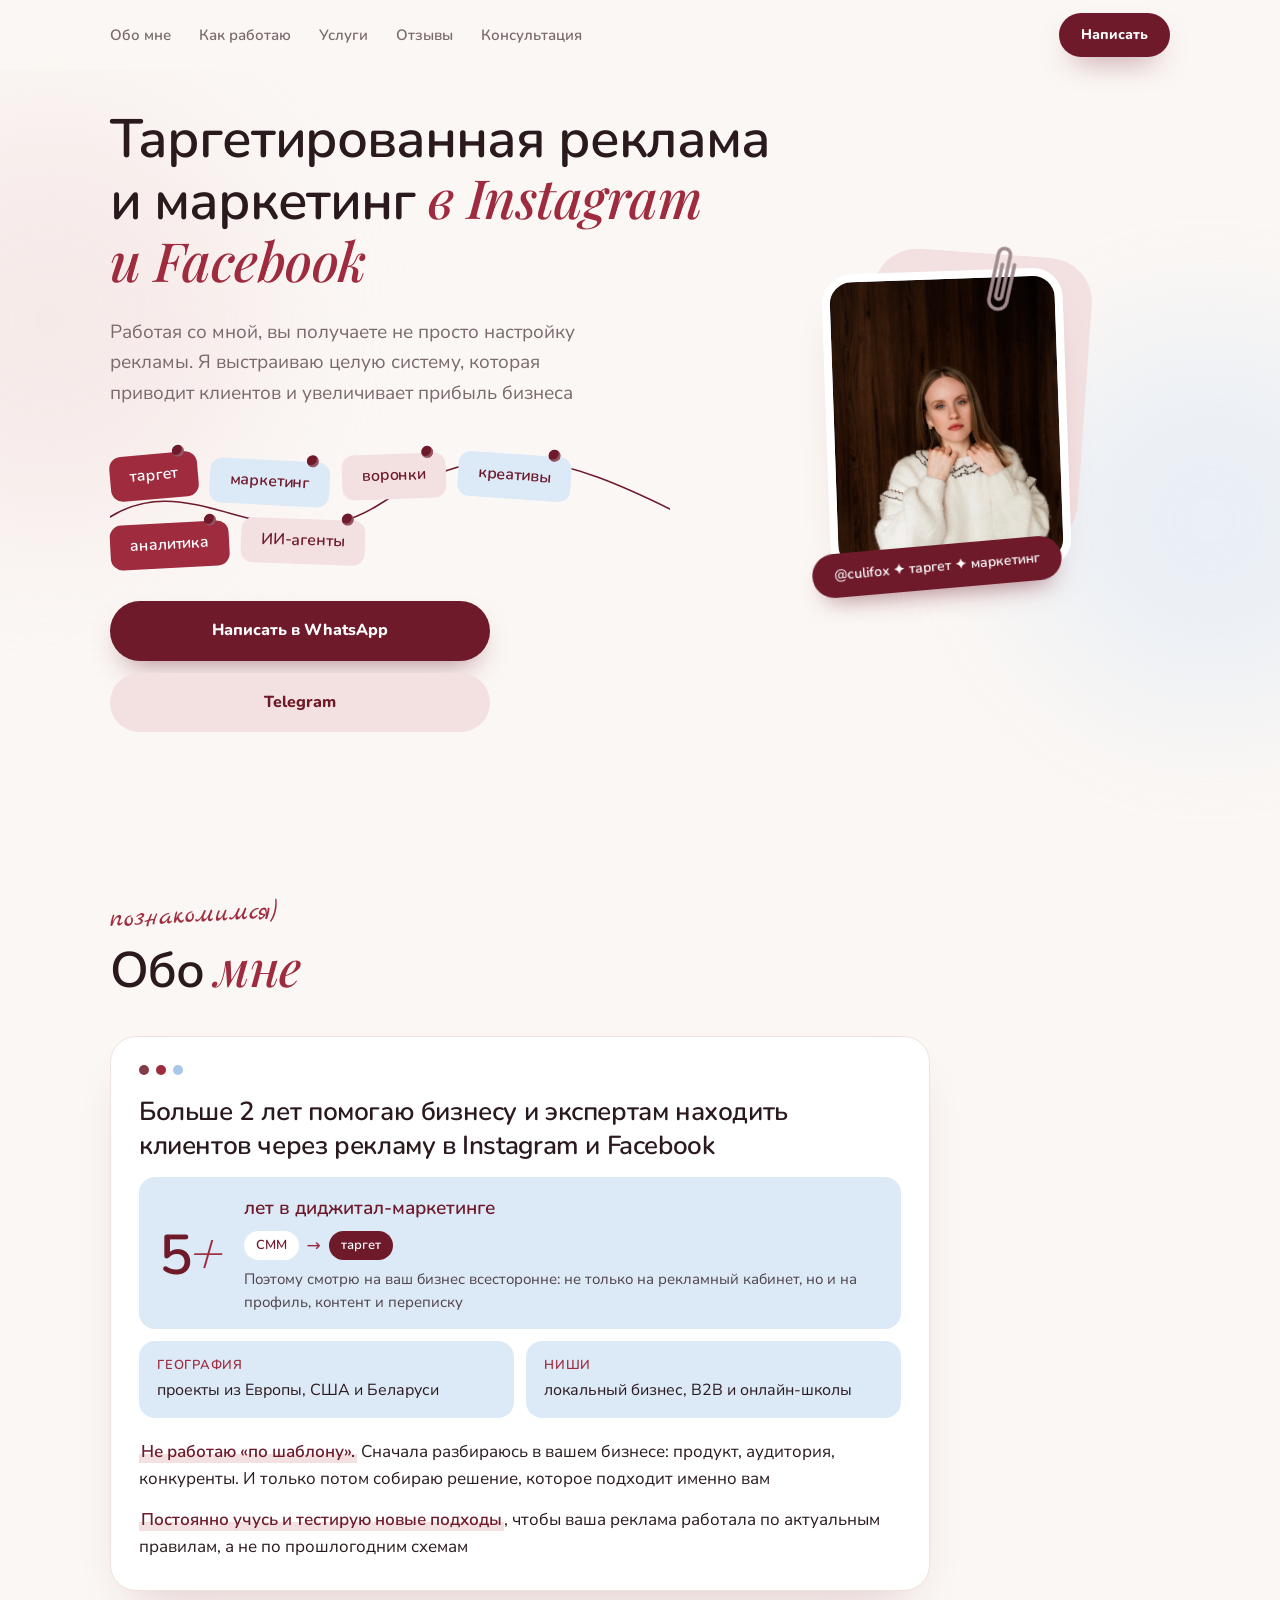
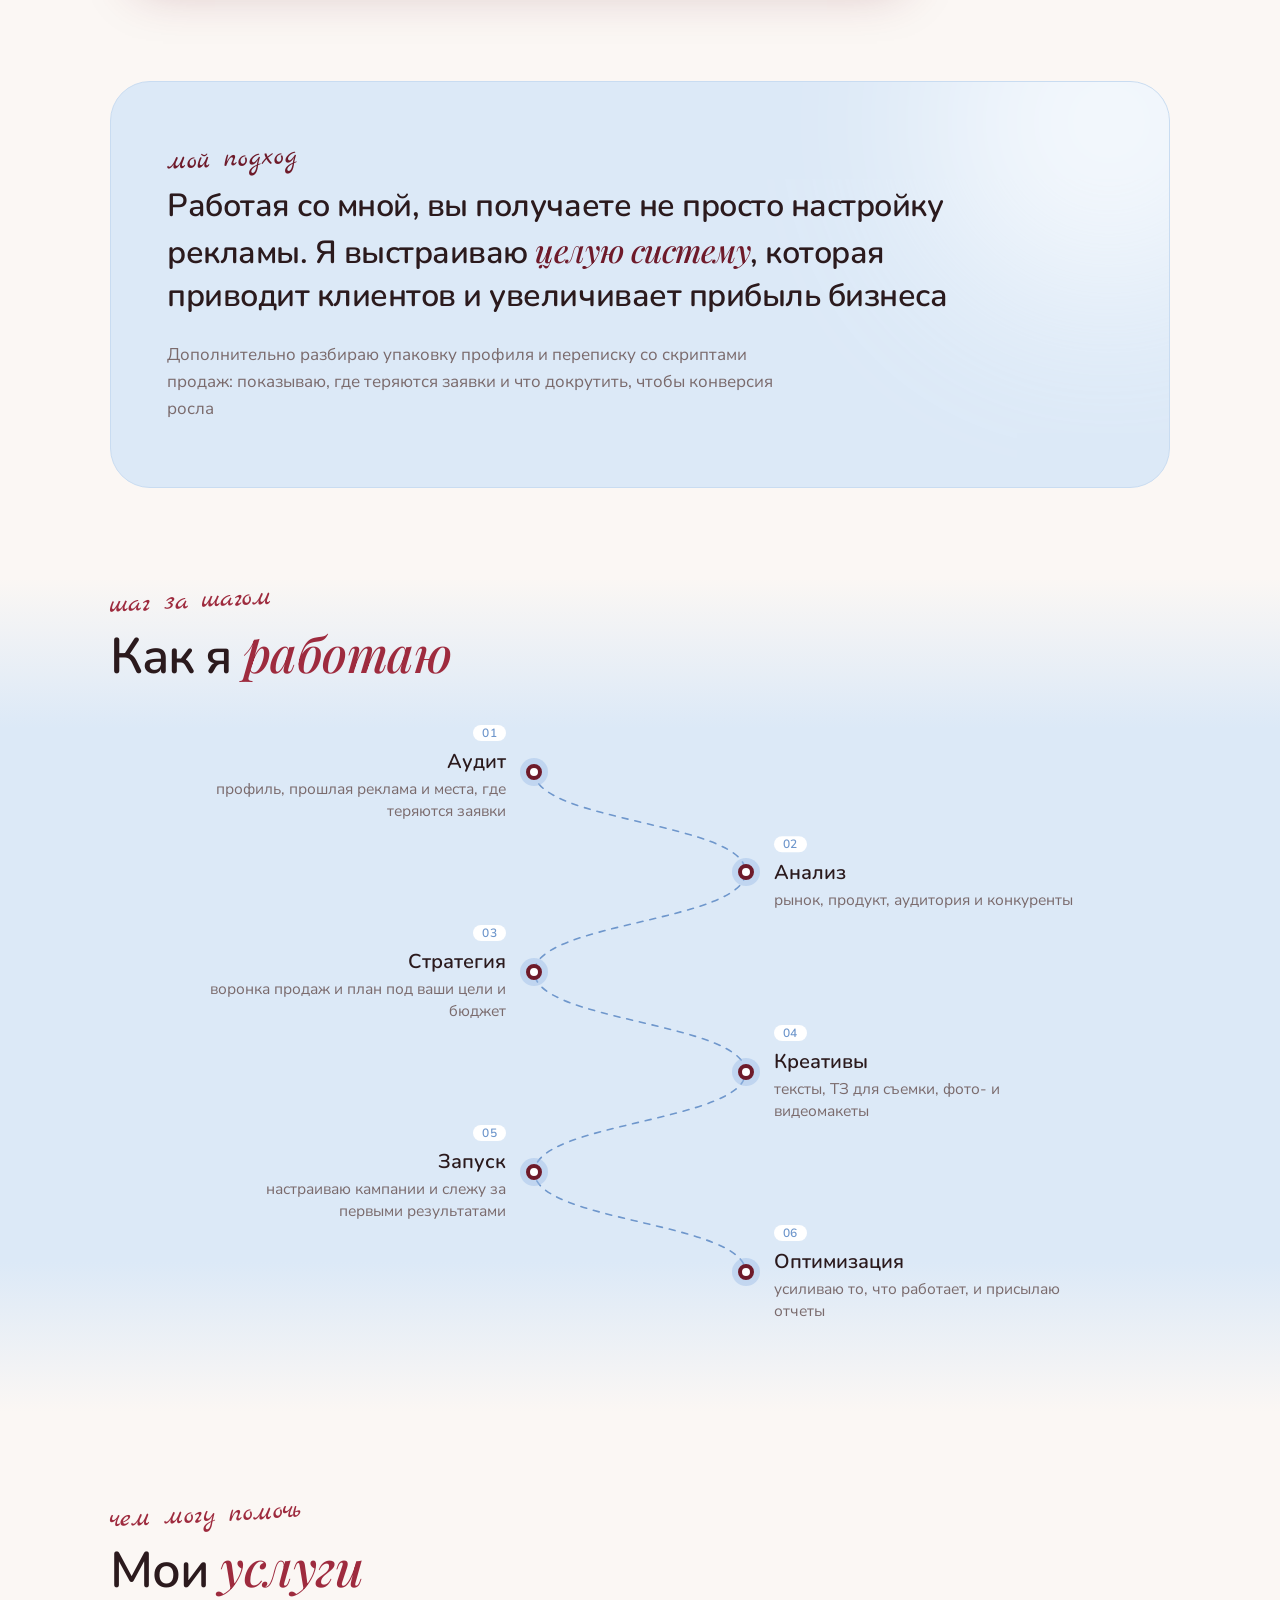
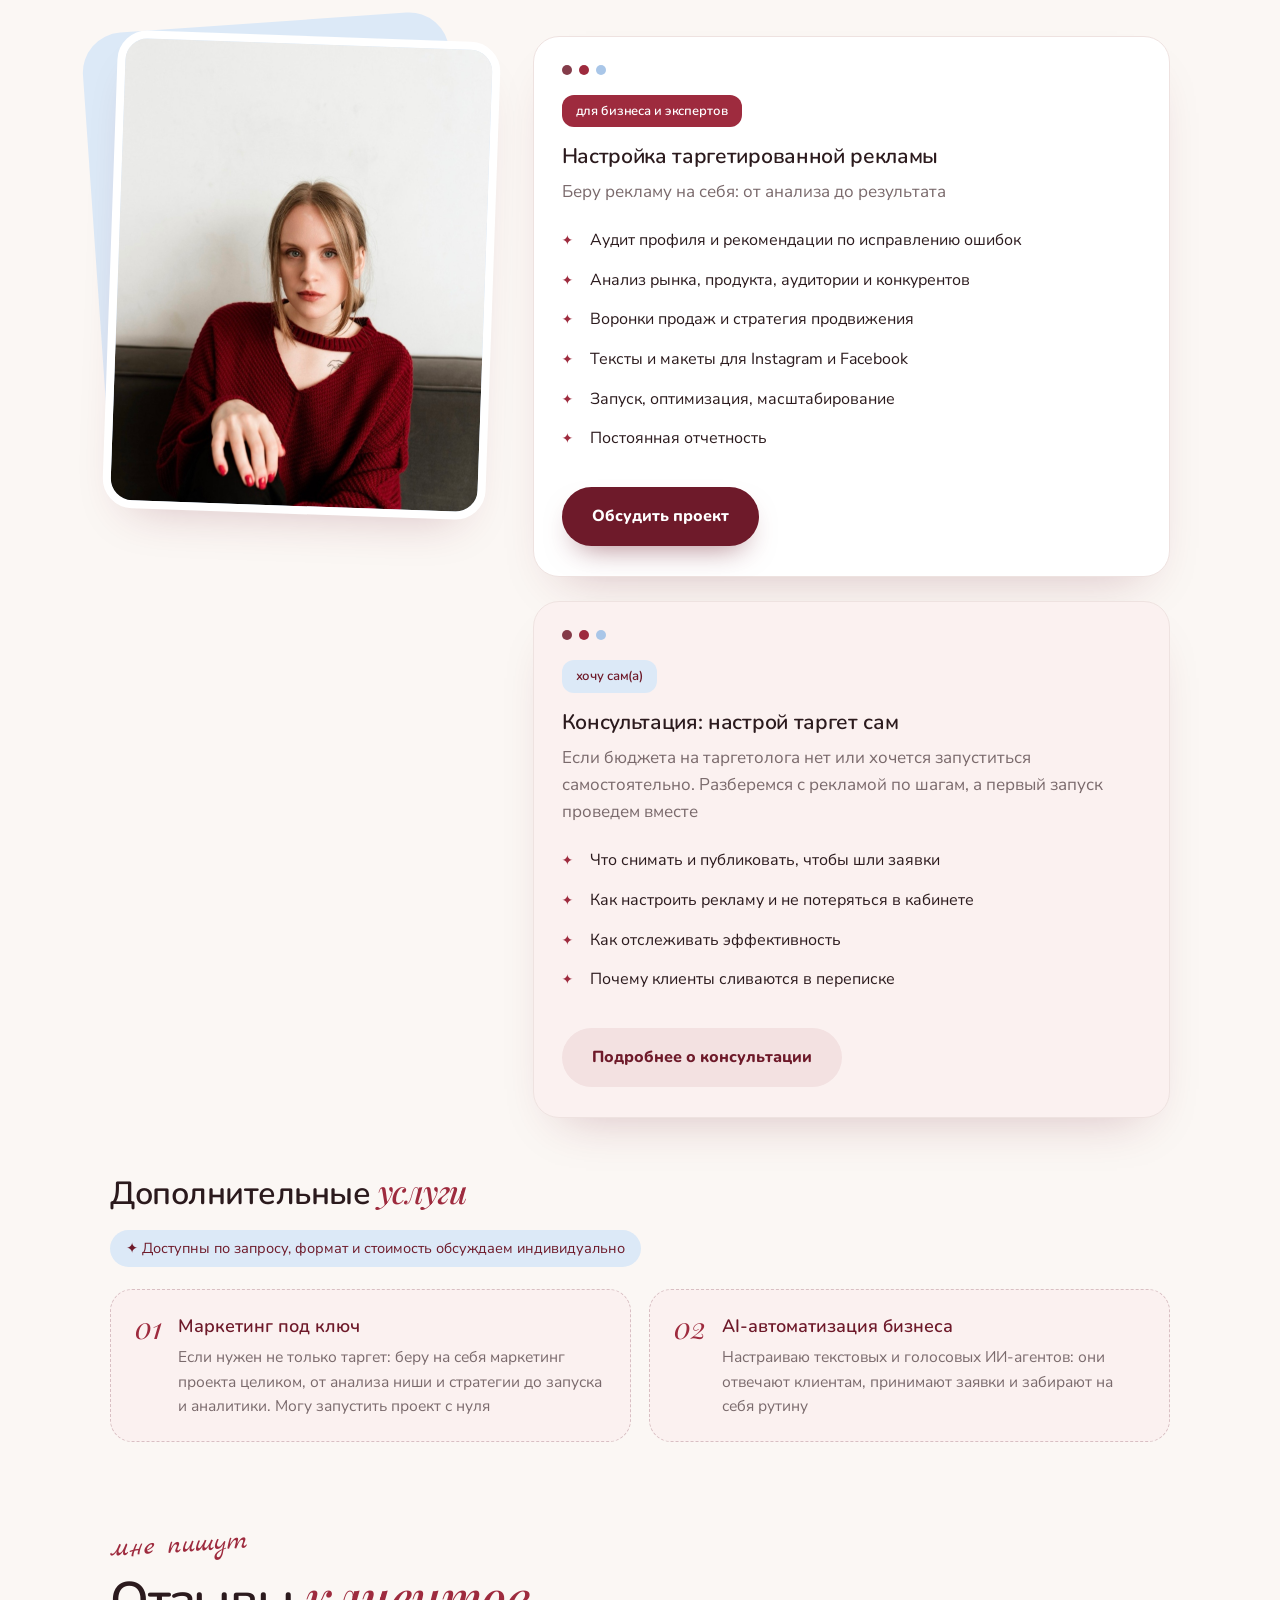
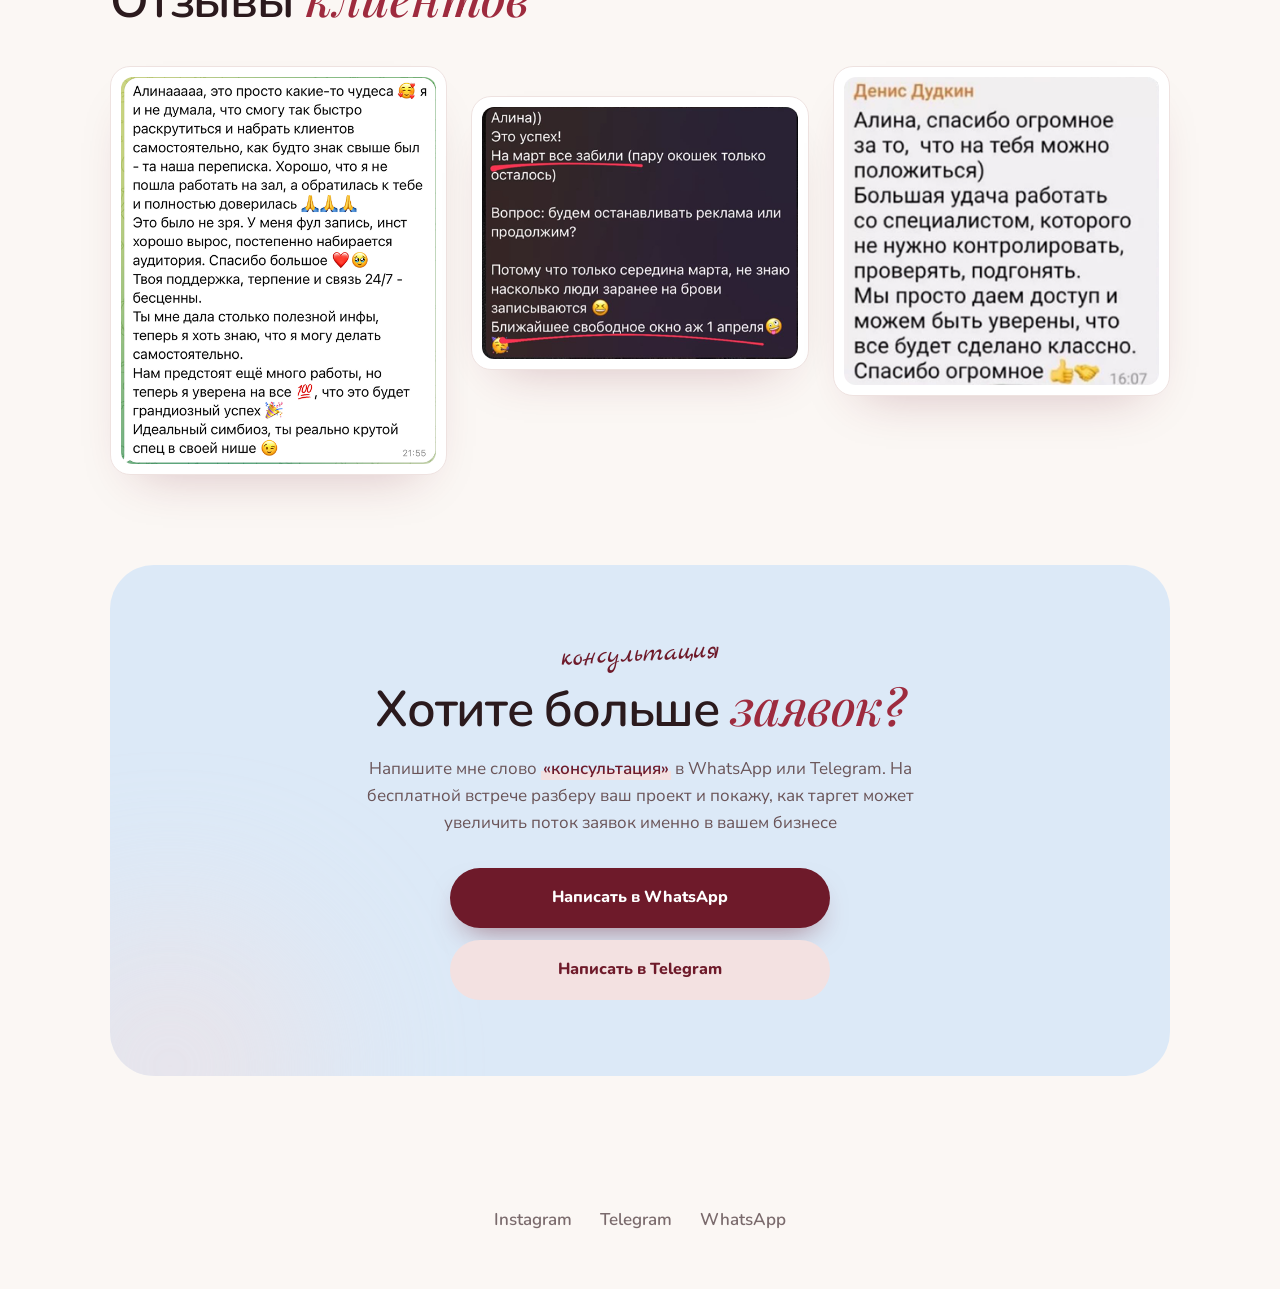
==== для-публикации/index.html @ 7600ba35 "Add files via upload" ====
<!doctype html>
<html lang="ru">
<head>
<meta charset="utf-8">
<meta name="viewport" content="width=device-width, initial-scale=1">
<meta name="robots" content="noindex">
<title>Алина — таргетированная реклама и маркетинг</title>
<meta name="description" content="Таргетированная реклама и маркетинг в Instagram и Facebook: не просто настройка, а система, которая приводит клиентов. Бесплатная консультация.">
<link rel="preconnect" href="https://fonts.googleapis.com">
<link rel="preconnect" href="https://fonts.gstatic.com" crossorigin>
<link href="https://fonts.googleapis.com/css2?family=Nunito:wght@500;600;700;800&family=Nunito+Sans:wght@400;600;700&family=Playfair+Display:ital,wght@1,500&family=Marck+Script&display=swap" rel="stylesheet">
<link rel="stylesheet" href="style.css">
<script>if(!/shot/.test(location.search))document.documentElement.classList.add('js')</script>
</head>
<body>

<header>
  <div class="wrap">
    <nav>
      <a class="hide-m" href="#about">Обо мне</a>
      <a class="hide-m" href="#steps">Как работаю</a>
      <a href="#services">Услуги</a>
      <a class="hide-m" href="#reviews">Отзывы</a>
      <a href="konsultaciya.html">Консультация</a>
    </nav>
    <a class="btn btn-main head-btn" href="https://t.me/alina_culifox" target="_blank" rel="noopener">Написать</a>
  </div>
</header>

<main>

<section class="hero">
  <span class="blob" style="width:420px;height:420px;background:#F3E1E1;left:-160px;top:40px"></span>
  <span class="blob" style="width:380px;height:380px;background:#DCE9F7;right:-120px;top:260px"></span>
  <div class="wrap">
    <div>
      <h1><span class="h1-top">Таргетированная реклама <br class="h1-br">и&nbsp;маркетинг</span> <em>в&nbsp;Instagram и&nbsp;Facebook</em></h1>
      <p class="lead">Работая со мной, вы получаете не просто настройку рекламы. Я выстраиваю целую систему, которая приводит клиентов и увеличивает прибыль бизнеса</p>
      <div class="tags">
        <svg class="wave" viewBox="0 0 560 110" preserveAspectRatio="none" fill="none"><path d="M-10 70 C 80 0, 160 120, 270 50 S 450 0, 570 60" stroke="#6E1A2A" stroke-width="1.5"/></svg>
        <span class="pill hot">таргет<i class="pin"></i></span>
        <span class="pill blue">маркетинг<i class="pin"></i></span>
        <span class="pill">воронки<i class="pin"></i></span>
        <span class="pill blue">креативы<i class="pin"></i></span>
        <span class="pill hot">аналитика<i class="pin"></i></span>
        <span class="pill">ИИ-агенты<i class="pin"></i></span>
      </div>
      <div class="btns stack">
        <a class="btn btn-main" href="https://wa.me/375256062758?text=%D0%97%D0%B4%D1%80%D0%B0%D0%B2%D1%81%D1%82%D0%B2%D1%83%D0%B9%D1%82%D0%B5!" target="_blank" rel="noopener">Написать в WhatsApp</a>
        <a class="btn btn-soft" href="https://t.me/alina_culifox" target="_blank" rel="noopener">Telegram</a>
      </div>
    </div>
    <div class="photo-box">
      <span class="shape"></span>
      <svg class="clip" viewBox="0 0 34 80" fill="none"><path d="M24 22 V60 a9 9 0 0 1 -18 0 V14 a6 6 0 0 1 12 0 V56 a3 3 0 0 1 -6 0 V24" stroke="#A08A8D" stroke-width="3.5" stroke-linecap="round"/></svg>
      <div class="photo">
        <img src="foto-3.jpg" alt="Алина" style="object-position:50% 80%">
      </div>
      <span class="ribbon">@culifox ✦ таргет ✦ маркетинг</span>
    </div>
  </div>
</section>

<section class="about" id="about">
  <div class="wrap">
    <span class="hand">познакомимся)</span>
    <h2>Обо <em>мне</em></h2>
    <div class="about-box win reveal">
      <div class="dots"><i></i><i></i><i></i></div>
      <p class="about-lead">Больше 2 лет помогаю бизнесу и экспертам находить клиентов через рекламу в Instagram и Facebook</p>
      <div class="about-exp">
        <div class="exp-num">5<em>+</em></div>
        <div class="exp-text">
          <b>лет в диджитал-маркетинге</b>
          <div class="path"><span>СММ</span><i>→</i><span class="on">таргет</span></div>
          <p>Поэтому смотрю на ваш бизнес всесторонне: не только на рекламный кабинет, но и на профиль, контент и переписку</p>
        </div>
      </div>
      <div class="about-facts">
        <div><b>География</b><span>проекты из Европы, США и Беларуси</span></div>
        <div><b>Ниши</b><span>локальный бизнес, B2B и онлайн-школы</span></div>
      </div>
      <p><strong class="hl">Не работаю «по шаблону».</strong> Сначала разбираюсь в вашем бизнесе: продукт, аудитория, конкуренты. И только потом собираю решение, которое подходит именно вам</p>
      <p><strong class="hl">Постоянно учусь и тестирую новые подходы</strong>, чтобы ваша реклама работала по актуальным правилам, а не по прошлогодним схемам</p>
    </div>
  </div>
</section>

<section class="approach" style="padding-top:0">
  <div class="wrap">
    <div class="box reveal">
      <span class="hand">мой подход</span>
      <p class="big">Работая со мной, вы получаете не просто настройку рекламы. Я выстраиваю <em>целую систему</em>, которая приводит клиентов и увеличивает прибыль бизнеса</p>
      <p class="sub">Дополнительно разбираю упаковку профиля и переписку со скриптами продаж: показываю, где теряются заявки и что докрутить, чтобы конверсия росла</p>
    </div>
  </div>
</section>

<section id="steps" style="padding-top:10px">
  <div class="wrap">
    <span class="hand">шаг за шагом</span>
    <h2>Как я <em>работаю</em></h2>
    <div class="way reveal">
      <svg class="way-line d" viewBox="0 0 100 600" preserveAspectRatio="none" fill="none"><path d="M38 50 C38 100,62 100,62 150 C62 200,38 200,38 250 C38 300,62 300,62 350 C62 400,38 400,38 450 C38 500,62 500,62 550" stroke="#6E1A2A" stroke-width="1.6" stroke-dasharray="6 7" stroke-linecap="round" vector-effect="non-scaling-stroke"/></svg>
      <svg class="way-line m" viewBox="0 0 100 600" preserveAspectRatio="none" fill="none"><path d="M9 50 C9 100,21 100,21 150 C21 200,9 200,9 250 C9 300,21 300,21 350 C21 400,9 400,9 450 C9 500,21 500,21 550" stroke="#6E1A2A" stroke-width="1.6" stroke-dasharray="6 7" stroke-linecap="round" vector-effect="non-scaling-stroke"/></svg>
      <div class="ws l" style="top:8.333%"><i></i><div class="wt"><span class="wn">01</span><b>Аудит</b>профиль, прошлая реклама и места, где теряются заявки</div></div>
      <div class="ws r" style="top:25.000%"><i></i><div class="wt"><span class="wn">02</span><b>Анализ</b>рынок, продукт, аудитория и конкуренты</div></div>
      <div class="ws l" style="top:41.667%"><i></i><div class="wt"><span class="wn">03</span><b>Стратегия</b>воронка продаж и план под ваши цели и бюджет</div></div>
      <div class="ws r" style="top:58.333%"><i></i><div class="wt"><span class="wn">04</span><b>Креативы</b>тексты, ТЗ для съемки, фото- и видеомакеты</div></div>
      <div class="ws l" style="top:75.000%"><i></i><div class="wt"><span class="wn">05</span><b>Запуск</b>настраиваю кампании и слежу за первыми результатами</div></div>
      <div class="ws r" style="top:91.667%"><i></i><div class="wt"><span class="wn">06</span><b>Оптимизация</b>усиливаю то, что работает, и присылаю отчеты</div></div>
    </div>
  </div>
</section>

<section id="services">
  <div class="wrap">
    <span class="hand">чем могу помочь</span>
    <h2>Мои <em>услуги</em></h2>
    <div class="svc">
      <div class="svc-photo reveal">
        <span class="shape"></span>
        <div class="photo"><img src="foto-4.jpg" alt="Алина" loading="lazy" style="object-position:50% 75%"></div>
      </div>
      <div class="svc-cards">
        <div class="win card reveal">
          <div class="dots"><i></i><i></i><i></i></div>
          <span class="pill hot">для бизнеса и экспертов</span>
          <h3>Настройка таргетированной рекламы</h3>
          <p class="d">Беру рекламу на себя: от анализа до результата</p>
          <ul>
            <li>Аудит профиля и рекомендации по исправлению ошибок</li>
            <li>Анализ рынка, продукта, аудитории и конкурентов</li>
            <li>Воронки продаж и стратегия продвижения</li>
            <li>Тексты и макеты для Instagram и Facebook</li>
            <li>Запуск, оптимизация, масштабирование</li>
            <li>Постоянная отчетность</li>
          </ul>
          <a class="btn btn-main" href="https://t.me/alina_culifox" target="_blank" rel="noopener">Обсудить проект</a>
        </div>
        <div class="win pk card reveal">
          <div class="dots"><i></i><i></i><i></i></div>
          <span class="pill blue">хочу сам(а)</span>
          <h3>Консультация: настрой таргет сам</h3>
          <p class="d">Если бюджета на таргетолога нет или хочется запуститься самостоятельно. Разберемся с рекламой по шагам, а первый запуск проведем вместе</p>
          <ul>
            <li>Что снимать и публиковать, чтобы шли заявки</li>
            <li>Как настроить рекламу и не потеряться в кабинете</li>
            <li>Как отслеживать эффективность</li>
            <li>Почему клиенты сливаются в переписке</li>
          </ul>
          <a class="btn btn-soft" href="konsultaciya.html">Подробнее о консультации</a>
        </div>
      </div>
    </div>

    <div class="extra">
      <h3 class="extra-title">Дополнительные <em>услуги</em></h3>
      <p class="extra-note">✦ Доступны по запросу, формат и стоимость обсуждаем индивидуально</p>
      <div class="extra-grid">
        <div class="extra-item reveal"><span class="ex-n">01</span><div><b>Маркетинг под ключ</b>Если нужен не только таргет: беру на себя маркетинг проекта целиком, от анализа ниши и стратегии до запуска и аналитики. Могу запустить проект с нуля</div></div>
        <div class="extra-item reveal"><span class="ex-n">02</span><div><b>AI-автоматизация бизнеса</b>Настраиваю текстовых и голосовых ИИ-агентов: они отвечают клиентам, принимают заявки и забирают на себя рутину</div></div>
      </div>
    </div>
  </div>
</section>

<section id="reviews" style="padding-top:0">
  <div class="wrap">
    <span class="hand">мне пишут</span>
    <h2>Отзывы <em>клиентов</em></h2>
    <div class="reviews">
      <figure class="rv reveal"><img src="otzyvy/otzyv-3.png" alt="Отзыв клиентки" loading="lazy"></figure>
      <figure class="rv reveal"><img src="otzyvy/otzyv-2.png" alt="Отзыв клиентки" loading="lazy"></figure>
      <figure class="rv reveal"><img src="otzyvy/otzyv-1.png" alt="Отзыв клиента" loading="lazy"></figure>
    </div>
  </div>
</section>

<section class="final" style="padding-top:0">
  <div class="wrap">
    <div class="inner reveal">
      <span class="hand" style="color:var(--navy)">консультация</span>
      <h2>Хотите больше <em>заявок?</em></h2>
      <p>Напишите мне слово <b class="hl">«консультация»</b> в WhatsApp или Telegram. На бесплатной встрече разберу ваш проект и покажу, как таргет может увеличить поток заявок именно в вашем бизнесе</p>
      <div class="btns stack center">
        <a class="btn btn-main" href="https://wa.me/375256062758?text=%D0%9A%D0%BE%D0%BD%D1%81%D1%83%D0%BB%D1%8C%D1%82%D0%B0%D1%86%D0%B8%D1%8F" target="_blank" rel="noopener">Написать в WhatsApp</a>
        <a class="btn btn-soft" href="https://t.me/alina_culifox" target="_blank" rel="noopener">Написать в Telegram</a>
      </div>
    </div>
  </div>
</section>

</main>

<footer>
  <a href="https://www.instagram.com/culifox/" target="_blank" rel="noopener">Instagram</a>
  <a href="https://t.me/alina_culifox" target="_blank" rel="noopener">Telegram</a>
  <a href="https://wa.me/375256062758" target="_blank" rel="noopener">WhatsApp</a>
</footer>

<script>
(function(){
  var els=document.querySelectorAll('.reveal');
  if(!('IntersectionObserver' in window)){els.forEach(function(e){e.classList.add('in')});return}
  var io=new IntersectionObserver(function(entries){
    entries.forEach(function(en){
      if(!en.isIntersecting)return;
      var el=en.target, sib=Array.prototype.indexOf.call(el.parentNode.children,el);
      el.style.transitionDelay=Math.min(sib,5)*60+'ms';
      el.classList.add('in'); io.unobserve(el);
    });
  },{rootMargin:'0px 0px -60px 0px'});
  els.forEach(function(e){io.observe(e)});
})();
</script>
</body>
</html>
---- для-публикации/style.css ----
:root{
  --bg:#FBF7F4;
  --ink:#2B1A1D;
  --muted:#7A6A6C;
  --navy:#6E1A2A;
  --pink:#9E2B3E;
  --pink-soft:#F3E1E1;
  --pink-pale:#FBF1F0;
  --blue:#A9C6E8;
  --blue-soft:#DCE9F7;
  --line:#EEE2E0;
  --ease-out:cubic-bezier(0.23,1,0.32,1);
  --shadow:0 24px 50px -28px rgba(110,26,42,.28);
}
*{box-sizing:border-box;margin:0;padding:0}
html{scroll-behavior:smooth;overflow-x:clip}
body{background:var(--bg);color:var(--ink);font-family:'Nunito Sans',system-ui,sans-serif;font-size:17px;line-height:1.6;-webkit-font-smoothing:antialiased;overflow-x:clip}
a{color:inherit}
img{display:block;max-width:100%}
.wrap{max-width:1100px;margin:0 auto;padding:0 20px;position:relative}

/* мягкие цветные пятна на фоне */
.blob{position:absolute;border-radius:50%;filter:blur(70px);opacity:.55;z-index:-1;pointer-events:none}

/* типографика */
h1,h2,h3{font-family:'Nunito',sans-serif;font-weight:600;line-height:1.08;letter-spacing:-.025em;color:var(--navy)}
h1 em,h2 em{font-family:'Playfair Display',serif;font-style:italic;font-weight:500;letter-spacing:-.01em;color:#9E2B3E}
h2{font-size:clamp(32px,5vw,50px);margin-bottom:38px}
h3{font-size:21px;margin-bottom:10px;letter-spacing:-.015em}
.hand{font-family:'Marck Script',cursive;font-size:28px;color:var(--pink);line-height:1;display:inline-block;transform:rotate(-3deg);margin-bottom:10px}
section{padding:90px 0;position:relative}

/* плашки-стикеры */
.pill{display:inline-block;font-family:'Nunito',sans-serif;font-weight:600;font-size:16px;letter-spacing:-.01em;background:var(--pink-soft);color:var(--navy);padding:9px 20px 10px;border-radius:12px;position:relative;white-space:nowrap}
.pill.blue{background:var(--blue-soft)}
.pill.hot{background:var(--pink);color:#fff}
.pill .pin{position:absolute;top:-7px;right:12px;width:12px;height:12px;border-radius:50%;background:var(--navy);box-shadow:inset -2px -2px 0 rgba(255,255,255,.25)}

/* кнопки */
.btns{display:flex;flex-wrap:wrap;gap:12px;margin-top:32px}
.btn{display:inline-flex;align-items:center;justify-content:center;gap:10px;padding:17px 30px;border-radius:999px;text-decoration:none;font-family:'Nunito',sans-serif;font-weight:800;font-size:16px;transition:transform 160ms var(--ease-out),background-color 200ms ease,box-shadow 200ms ease}
.btn:active{transform:scale(.97)}
.btn-main{background:var(--navy);color:#fff;box-shadow:0 14px 30px -14px rgba(110,26,42,.6)}
.btn-soft{background:var(--pink-soft);color:var(--navy)}
@media (hover:hover) and (pointer:fine){
  .btn-main:hover{background:#85233A}
  .btn-soft:hover{background:var(--pink)}
}

/* шапка */
header{position:sticky;top:0;z-index:20;background:rgba(251,247,244,.85);backdrop-filter:blur(12px);-webkit-backdrop-filter:blur(12px)}
header .wrap{display:flex;align-items:center;justify-content:space-between;height:70px}
nav{display:flex;gap:28px;font-family:'Nunito',sans-serif;font-weight:600;font-size:15px}
nav a{text-decoration:none;color:var(--muted);transition:color 200ms ease}
nav a:hover,nav a.on{color:var(--navy)}
.head-btn{padding:11px 22px;font-size:14px}

/* окошки с точками */
.win{background:#fff;border:1px solid var(--line);border-radius:26px;padding:28px 28px 30px;box-shadow:var(--shadow);position:relative}
.win.pk{background:var(--pink-pale)}
.win.bl{background:var(--blue-soft);border-color:#C9DCF1}
.dots{display:flex;gap:7px;margin-bottom:20px}
.dots i{width:10px;height:10px;border-radius:50%;background:var(--navy);opacity:.85;display:block}
.dots i:nth-child(2){background:var(--pink);opacity:1}
.dots i:nth-child(3){background:var(--blue);opacity:1}

/* первый экран */
.hero{padding:40px 0 80px}
.hero .wrap{display:grid;grid-template-columns:1.12fr .88fr;gap:56px;align-items:center}
.hero h1{font-size:clamp(40px,6.2vw,72px);margin-bottom:24px}
.hero p.lead{font-size:19px;color:var(--muted);max-width:500px}
.tags{position:relative;margin-top:40px;display:flex;flex-wrap:wrap;gap:20px 12px;max-width:560px;padding:6px 0}
.tags .pill:nth-of-type(1){transform:rotate(-5deg)}
.tags .pill:nth-of-type(2){transform:rotate(3deg) translateY(6px)}
.tags .pill:nth-of-type(3){transform:rotate(-2deg)}
.tags .pill:nth-of-type(4){transform:rotate(4deg)}
.tags .pill:nth-of-type(5){transform:rotate(-3deg) translateY(4px)}
.tags .pill:nth-of-type(6){transform:rotate(2deg)}
.wave{position:absolute;left:0;width:100%;top:50%;height:110px;transform:translateY(-50%);z-index:-1;pointer-events:none}

.photo-box{position:relative;max-width:410px;margin:0 auto;width:100%}
.photo-box .shape{position:absolute;inset:-18px -18px 30px 40px;background:var(--pink-soft);border-radius:44px;transform:rotate(4deg)}
.photo{position:relative;aspect-ratio:4/5;border-radius:30px;overflow:hidden;background:var(--blue-soft);border:8px solid #fff;box-shadow:var(--shadow);transform:rotate(-2deg)}
.photo img{width:100%;height:100%;object-fit:cover}
.photo .ph{position:absolute;inset:0;display:flex;align-items:center;justify-content:center;text-align:center;padding:30px;color:var(--muted);font-size:14px}
.clip{position:absolute;top:-30px;right:46px;width:34px;z-index:3;transform:rotate(12deg)}
.ribbon{position:absolute;z-index:3;left:-14px;bottom:-18px;background:var(--navy);color:#fff;font-family:'Nunito',sans-serif;font-weight:600;font-size:14px;padding:11px 22px;border-radius:999px;transform:rotate(-5deg);white-space:nowrap;box-shadow:0 12px 24px -12px rgba(110,26,42,.6)}

/* цифры */
.stats{padding:30px 0 10px}
.stats .grid{display:grid;grid-template-columns:repeat(3,1fr);gap:24px}
.stat b{display:block;font-family:'Nunito',sans-serif;font-weight:600;font-size:54px;line-height:1;color:var(--navy);letter-spacing:-.03em}
.stat b em{font-family:'Playfair Display',serif;font-style:italic;font-weight:500;color:var(--pink)}
.stat span{display:block;margin-top:12px;color:var(--muted);font-size:16px}

/* обо мне */
.about .grid{display:grid;grid-template-columns:1.15fr .85fr;gap:28px;align-items:start}
.about p{margin-bottom:14px}
.about p:last-child{margin-bottom:0}
.facts{list-style:none}
.facts li{padding:13px 0;border-bottom:1px dashed #E8D4D2}
.facts li:last-child{border:0;padding-bottom:0}
.facts b{font-family:'Nunito',sans-serif;font-weight:600;font-size:16px;display:block;color:var(--navy)}
.facts span{color:var(--muted);font-size:15px}

.mini-photo{border-radius:20px;overflow:hidden;aspect-ratio:5/4;margin-bottom:14px;border:6px solid #fff;transform:rotate(1.5deg);box-shadow:0 16px 30px -18px rgba(110,26,42,.35)}
.mini-photo img{width:100%;height:100%;object-fit:cover;object-position:50% 72%}

/* подход */
.approach .box{background:var(--navy);color:#fff;border-radius:40px;padding:64px 56px;position:relative;overflow:hidden}
.approach .box::before{content:"";position:absolute;width:360px;height:360px;border-radius:50%;background:var(--blue);filter:blur(90px);opacity:.35;right:-120px;top:-140px}
.approach .hand{color:var(--blue)}
.approach .big{position:relative;font-family:'Nunito',sans-serif;font-weight:600;font-size:clamp(22px,3.2vw,32px);line-height:1.35;letter-spacing:-.015em;max-width:860px}
.approach .big em{font-family:'Playfair Display',serif;font-style:italic;font-weight:500;color:var(--blue)}
.approach p.sub{position:relative;margin-top:24px;max-width:640px;color:#EBD3D6}

/* услуги */
.cards{display:grid;grid-template-columns:1fr 1fr;gap:26px}
.card{display:flex;flex-direction:column}
.card .pill{align-self:flex-start;margin-bottom:18px;font-size:13px;padding:6px 14px}
.card p.d{color:var(--muted);margin-bottom:16px}
.card ul{list-style:none;margin-bottom:28px}
.card li{padding:7px 0 7px 28px;position:relative;font-size:16px}
.card li::before{content:"✦";position:absolute;left:0;color:var(--pink);font-size:14px;top:9px}
.card .btn{margin-top:auto;align-self:flex-start}
.more{margin-top:26px;display:grid;grid-template-columns:1fr 1fr;gap:26px}
.more p{color:var(--muted);font-size:16px}

/* этапы */
.steps{display:grid;grid-template-columns:repeat(3,1fr);gap:22px}
.step{border:1.5px solid var(--navy);border-radius:120px 120px 30px 30px;padding:40px 26px 32px;background:#fff;text-align:center}
.step .n{font-family:'Nunito',sans-serif;font-weight:600;font-size:14px;color:var(--muted)}
.step .n b{color:var(--pink);font-size:20px;font-weight:600}
.step .e{font-size:38px;display:block;margin:12px 0 10px}
.step h3{color:var(--pink);font-size:20px}
.step span.t{color:var(--muted);font-size:15px;display:block}

/* финальный блок */
.final .inner{background:var(--blue-soft);border-radius:44px;padding:76px 28px;text-align:center;position:relative;overflow:hidden}
.final .inner::before{content:"";position:absolute;width:300px;height:300px;border-radius:50%;background:#F3E1E1;filter:blur(80px);opacity:.55;left:-90px;bottom:-140px}
.final h2,.final p,.final .btns{position:relative}
.final h2{margin-bottom:18px}
.final p{color:#6A5458;max-width:580px;margin:0 auto}
.final .btns{justify-content:center}

/* консультация — отдельная страница */
.c-hero{padding:50px 0 60px}
.c-hero .wrap{display:grid;grid-template-columns:1.1fr .9fr;gap:50px;align-items:center}
.c-hero h1{font-size:clamp(38px,5.6vw,64px);margin-bottom:22px}
.c-hero .lead{font-size:19px;color:var(--muted);max-width:520px}
.solve{list-style:none}
.solve li{padding:12px 0 12px 32px;position:relative;border-bottom:1px dashed #E8D4D2}
.solve li:last-child{border:0}
.solve li::before{content:"✦";position:absolute;left:0;top:13px;color:var(--pink)}
.how{display:grid;grid-template-columns:repeat(3,1fr);gap:22px}
.how .win .num{font-family:'Playfair Display',serif;font-style:italic;font-size:46px;color:var(--pink);line-height:1;display:block;margin-bottom:10px}
.how .win p{color:var(--muted);font-size:16px}
.who{display:flex;flex-wrap:wrap;gap:16px 12px}
.who .pill:nth-child(odd){transform:rotate(-2deg)}
.who .pill:nth-child(even){transform:rotate(2deg)}
.fmt{display:grid;grid-template-columns:repeat(3,1fr);gap:22px;margin-top:50px}
.fmt b{display:block;font-family:'Nunito',sans-serif;font-weight:600;font-size:26px;color:var(--navy);letter-spacing:-.02em;margin-bottom:6px}
.fmt span{color:var(--muted);font-size:16px}

footer{padding:40px 0 56px;text-align:center}
footer a{margin:0 12px;font-family:'Nunito',sans-serif;font-weight:600;color:var(--muted);text-decoration:none}
footer a:hover{color:var(--navy)}

/* появление при прокрутке */
.js .reveal{opacity:0;transform:translateY(14px);transition:opacity 600ms var(--ease-out),transform 600ms var(--ease-out)}
.js .reveal.in{opacity:1;transform:none}
@media (prefers-reduced-motion:reduce){
  .js .reveal{transform:none;transition:opacity 300ms ease}
}

@media(max-width:860px){
  body{font-size:16px}
  nav a.hide-m{display:none}
  nav{gap:18px;font-size:14px}
  section{padding:60px 0}
  .hero .wrap,.c-hero .wrap,.about .grid,.cards,.more{grid-template-columns:1fr}
  .hero{padding:24px 0 56px}
  .hero .wrap{gap:54px}
  .photo-box{order:-1;max-width:290px;margin-top:20px}
  .photo-box .shape{inset:-12px -12px 30px 30px}
  .ribbon{font-size:13px;left:-6px}
  .stats .grid,.steps,.how,.fmt{grid-template-columns:1fr}
  .stats .grid{gap:18px}
  .approach .box{padding:46px 26px;border-radius:30px}
  .btn{width:100%}
  .head-btn{width:auto}
  .tags{gap:18px 10px}
  .tags .pill{font-size:14px;padding:7px 15px 8px}
  .final .inner{padding:54px 22px;border-radius:32px}
  .win{padding:24px 22px 26px}
}

/* ===== правки 18.11 ===== */
.btns.stack{flex-direction:column;align-items:stretch;max-width:380px}
.btns.stack.center{margin-left:auto;margin-right:auto}

/* 5+ лет — компактная плашка */
.exp-sec{padding:20px 0 30px}
.exp{display:flex;align-items:center;gap:26px;max-width:760px;margin:0 auto;padding:22px 28px;border-radius:24px;background:#fff;border:1px solid var(--line);box-shadow:var(--shadow)}
.exp-num{font-family:'Nunito',sans-serif;font-weight:600;font-size:64px;line-height:1;color:var(--navy);letter-spacing:-.04em;flex:none}
.exp-num em{font-family:'Playfair Display',serif;font-style:italic;font-weight:500;color:var(--pink)}
.exp-text b{font-family:'Nunito',sans-serif;font-weight:600;font-size:19px;color:var(--navy);display:block}
.exp-text p{color:var(--muted);font-size:15px;margin-top:8px;line-height:1.5}
.path{display:flex;align-items:center;gap:8px;margin-top:8px}
.path span{font-family:'Nunito',sans-serif;font-weight:600;font-size:13px;padding:4px 12px;border-radius:999px;background:var(--blue-soft);color:var(--navy)}
.path span.on{background:var(--navy);color:#fff}
.path i{font-style:normal;color:var(--pink)}

/* обо мне — новый */
.about-box{max-width:820px}
.about-box p{color:var(--ink);margin-bottom:14px}
.about-box p:last-child{margin-bottom:0}
.about-lead{font-family:'Nunito',sans-serif;font-weight:600;font-size:clamp(20px,2.6vw,26px);line-height:1.3;color:var(--navy)!important;letter-spacing:-.015em}
.about-facts{display:grid;grid-template-columns:1fr 1fr;gap:12px;margin:6px 0 20px}
.about-facts div{background:var(--blue-soft);border-radius:16px;padding:14px 18px}
.about-facts div:nth-child(2){background:var(--pink-soft)}
.about-facts b{display:block;font-family:'Nunito',sans-serif;font-weight:600;font-size:13px;text-transform:uppercase;letter-spacing:.06em;color:var(--pink)}
.about-facts span{font-size:16px;color:var(--ink)}

/* этапы — извилистый маршрут */
.route{position:relative;height:576px;max-width:640px;margin:0 auto}
.route-line{position:absolute;inset:0;width:100%;height:100%}
.rs{position:absolute;left:0;right:0;transform:translateY(-50%);height:0}
.rs i{position:absolute;top:0;width:18px;height:18px;margin:-9px 0 0 -9px;border-radius:50%;background:var(--navy);box-shadow:0 0 0 5px var(--bg),0 0 0 6.5px var(--pink-soft)}
.rs.l i{left:32%}
.rs.r i{left:68%}
.rs div{position:absolute;top:0;transform:translateY(-50%);font-size:14.5px;line-height:1.4;color:var(--muted)}
.rs.l div{left:calc(32% + 22px);right:0}
.rs.r div{right:calc(32% + 22px);left:0;text-align:right}
.rs b{display:block;font-family:'Nunito',sans-serif;font-weight:600;font-size:18px;color:var(--navy);margin-bottom:2px}

/* услуги с фото */
.svc{display:grid;grid-template-columns:.75fr 1.25fr;gap:40px;align-items:start}
.svc-photo{position:relative;position:sticky;top:96px}
.svc-photo .shape{position:absolute;inset:-14px 30px 26px -14px;background:var(--blue-soft);border-radius:40px;transform:rotate(-4deg)}
.svc-photo .photo{transform:rotate(2deg)}
.svc-cards{display:grid;gap:24px}
.extra{margin-top:56px}
.extra-title{font-size:clamp(24px,3.4vw,32px);margin-bottom:22px}
.extra-title em{font-family:'Playfair Display',serif;font-style:italic;font-weight:500;color:var(--pink)}
.extra-grid{display:grid;grid-template-columns:1fr 1fr;gap:18px}
.extra-item{display:flex;gap:16px;padding:22px 24px;border-radius:22px;border:1.5px dashed #D9BFC3;background:var(--pink-pale)}
.extra-item .ex-n{font-family:'Playfair Display',serif;font-style:italic;font-size:30px;color:var(--pink);line-height:1;flex:none}
.extra-item b{display:block;font-family:'Nunito',sans-serif;font-weight:600;font-size:18px;color:var(--navy);margin-bottom:4px}
.extra-item div{color:var(--muted);font-size:15.5px}

/* отзывы */
.reviews{display:grid;grid-template-columns:repeat(3,1fr);gap:24px;align-items:start}
.rv{margin:0;background:#fff;padding:10px;border-radius:20px;box-shadow:var(--shadow);border:1px solid var(--line)}
.rv:nth-child(1){transform:rotate(-1.5deg)}
.rv:nth-child(2){transform:rotate(1.2deg);margin-top:30px}
.rv:nth-child(3){transform:rotate(-1deg)}
.rv img{width:100%;border-radius:12px}

@media(max-width:860px){
  .exp{flex-direction:row;gap:16px;padding:18px 20px}
  .exp-num{font-size:48px}
  .exp-text b{font-size:17px}
  .about-facts{grid-template-columns:1fr}
  .route{height:576px}
  .rs.l i{left:14%}
  .rs.r i{left:86%}
  .rs.l div{left:calc(14% + 20px)}
  .rs.r div{right:calc(14% + 20px)}
  .rs div{font-size:14px}
  .rs b{font-size:16.5px}
  .svc{grid-template-columns:1fr;gap:34px}
  .svc-photo{position:relative;top:0;max-width:280px;margin:10px auto 0}
  .extra-grid{grid-template-columns:1fr}
  .reviews{display:flex;overflow-x:auto;scroll-snap-type:x mandatory;gap:16px;padding:10px 4px 24px;margin:0 -20px;padding-left:20px;padding-right:20px}
  .rv{flex:0 0 78%;scroll-snap-align:center;transform:none!important;margin-top:0!important}
  .btns.stack{max-width:none}
}
.route-line.m{display:none}
@media(max-width:860px){.route-line.m{display:block}.route-line.d{display:none}}
.rs div{background:var(--bg);padding:6px 10px;border-radius:12px}
@media(min-width:861px){
  .route{max-width:900px}
  .rs.l div{right:auto;max-width:44%}
  .rs.r div{left:auto;max-width:44%}
  .rs div{font-size:15.5px}
  .rs b{font-size:20px}
}
@media(max-width:860px){
  .route{height:740px}
  .rs.l div{right:26%}
  .rs.r div{left:26%}
}

/* этапы v2 — линия в середине, подписи снаружи изгибов */
.way{position:relative;height:600px;max-width:880px;margin:0 auto}
.way-line{position:absolute;inset:0;width:100%;height:100%}
.way-line.m{display:none}
.ws{position:absolute;left:0;right:0;height:0}
.ws i{position:absolute;top:0;width:16px;height:16px;margin:-8px 0 0 -8px;border-radius:50%;background:var(--navy);box-shadow:0 0 0 5px var(--bg),0 0 0 6.5px #E9CFD3}
.ws.l i{left:38%}
.ws.r i{left:62%}
.wt{position:absolute;top:0;transform:translateY(-50%);width:34%;font-size:15.5px;line-height:1.45;color:var(--muted)}
.ws.l .wt{right:calc(62% + 28px);text-align:right}
.ws.r .wt{left:calc(62% + 28px)}
.wt b{display:block;font-family:'Nunito',sans-serif;font-weight:600;font-size:20px;color:var(--navy);margin-bottom:2px}
.wn{display:block;font-family:'Playfair Display',serif;font-style:italic;font-size:15px;color:var(--pink);line-height:1}
@media(max-width:860px){
  .way{height:640px}
  .way-line.d{display:none}
  .way-line.m{display:block}
  .ws.l i{left:9%}
  .ws.r i{left:21%}
  .ws .wt,.ws.l .wt,.ws.r .wt{left:calc(21% + 30px);right:0;width:auto;text-align:left;font-size:14.5px}
  .wt b{font-size:17px}
}

/* ===== 18.11 вечер: меньше бордового ===== */
:root{--sky:#9DBDE6;--sky-deep:#6F97CC}
h1,h2,h3{color:var(--ink)}
.extra-note{display:inline-block;margin:-8px 0 22px;font-size:14.5px;color:var(--navy);background:var(--blue-soft);padding:7px 16px;border-radius:999px}
/* обо мне: обе плашки голубые */
.about-facts div:nth-child(2){background:var(--blue-soft)}
.about-lead{color:var(--ink)!important}
/* мой подход: голубой фон, бордовые акценты */
.approach .box{background:var(--blue-soft);color:var(--ink);border:1px solid #C9DCF1}
.approach .box::before{background:#fff;opacity:.7}
.approach .hand{color:var(--navy)}
.approach .big{color:var(--ink)}
.approach .big em{color:var(--navy)}
.approach p.sub{color:var(--muted)}
/* этапы: голубой */
#steps{background:linear-gradient(180deg,transparent 0,var(--blue-soft) 18%,var(--blue-soft) 82%,transparent 100%)}
.way-line path{stroke:var(--sky-deep)}
.ws i{background:#fff;border:4px solid var(--navy);box-shadow:0 0 0 6px rgba(157,189,230,.45)}
.wn{display:inline-block;font-family:'Nunito',sans-serif;font-style:normal;font-weight:600;font-size:12px;letter-spacing:.06em;color:var(--sky-deep);background:#fff;padding:2px 9px;border-radius:999px;margin-bottom:6px}
.wt b{color:var(--ink)}
.hero h1{font-size:clamp(36px,5.2vw,60px)}

/* 19.11: 5+ лет внутри «Обо мне», выделения */
.about-exp{display:flex;align-items:center;gap:22px;background:var(--blue-soft);border-radius:16px;padding:16px 20px;margin:6px 0 12px}
.about-exp .exp-num{font-size:56px}
.about-exp .path span{background:#fff}
.about-exp .path span.on{background:var(--navy)}
.about-exp .exp-text p{color:var(--ink);opacity:.8}
.about-facts{margin-top:0}
.hl{color:var(--navy);font-weight:600;background:linear-gradient(transparent 62%,var(--pink-soft) 62%);padding:0 2px}
@media (max-width:640px){.about-exp{gap:14px;padding:14px 16px}.about-exp .exp-num{font-size:44px}}

/* 19.11: заголовок в 2 строки, тоньше */
.hero .wrap{grid-template-columns:1.3fr .7fr}
.hero h1{font-weight:600;font-size:clamp(34px,4.3vw,54px);letter-spacing:-.02em}
.h1-top{white-space:nowrap}
@media (max-width:900px){.hero .wrap{grid-template-columns:1fr}.h1-top{white-space:normal}.h1-br{display:none}}

/* 19.11: тоньше везде, кроме кнопок */
b,strong{font-weight:600}
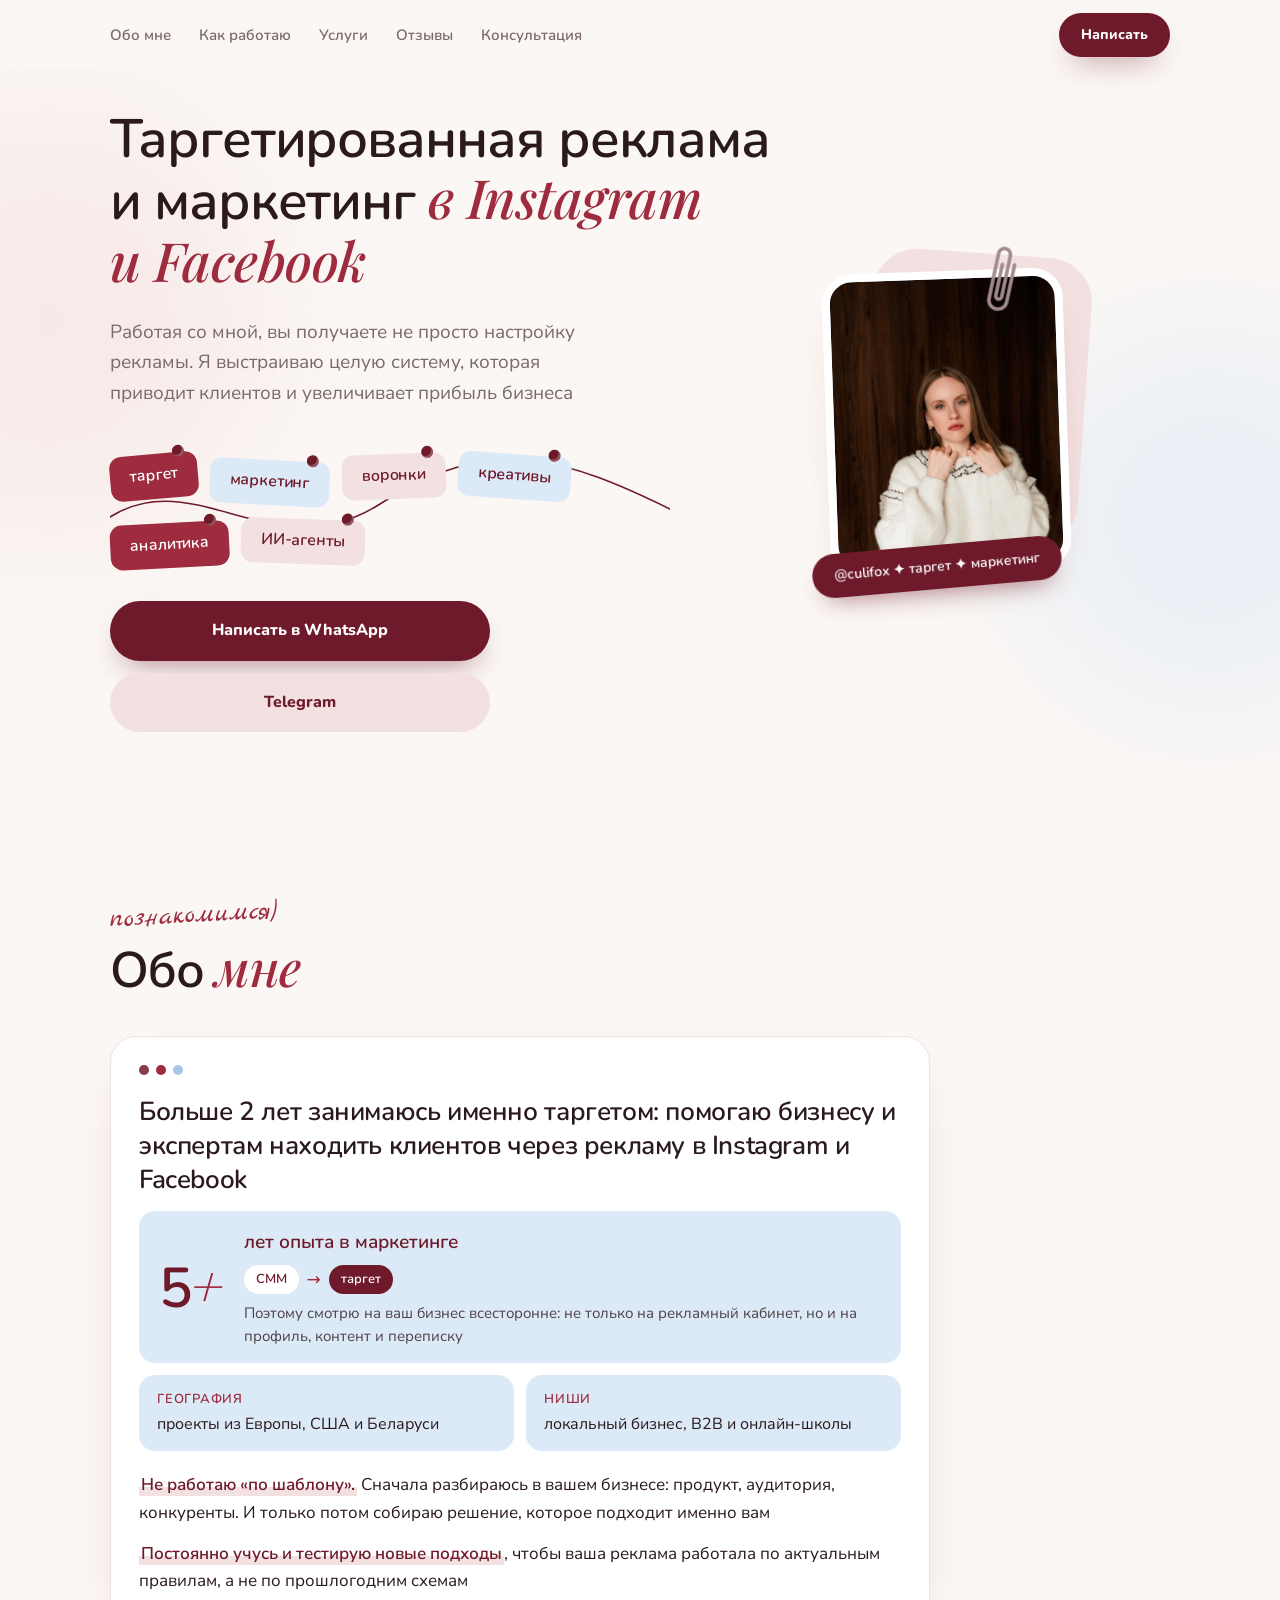
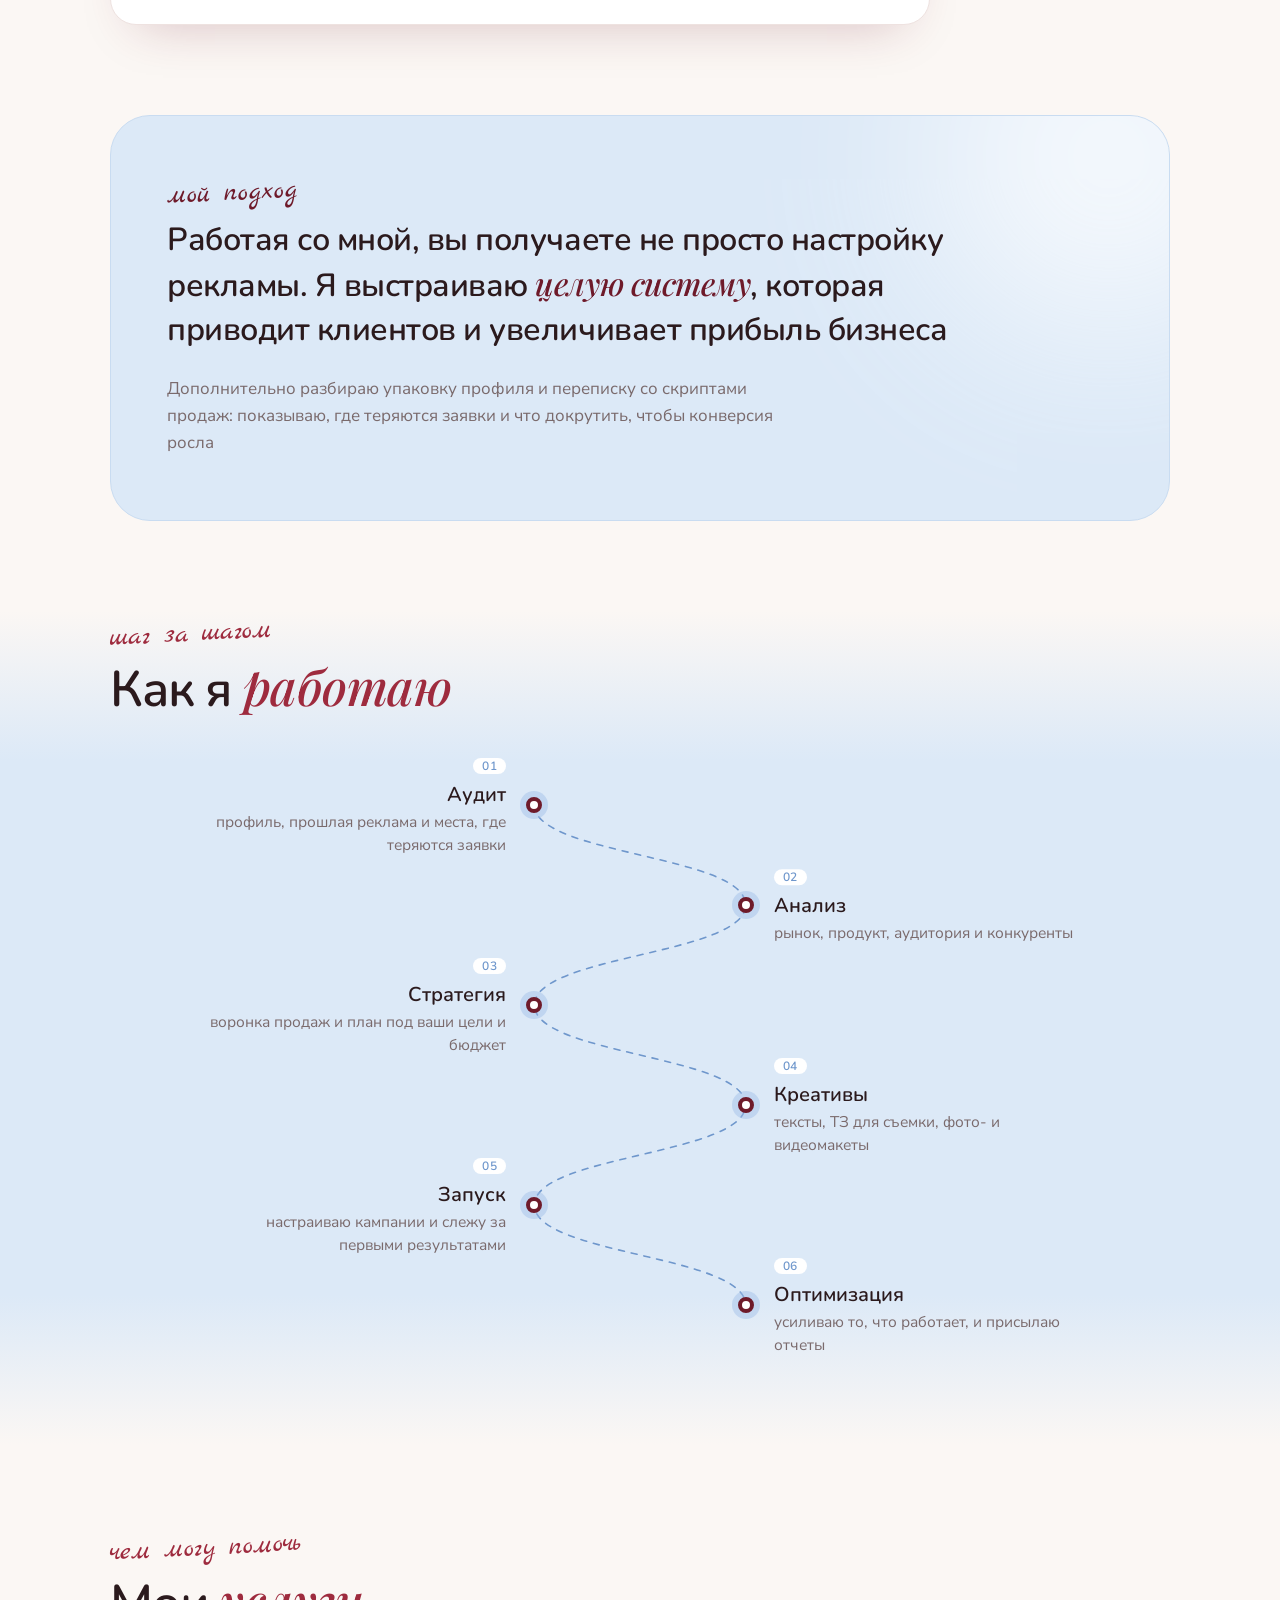
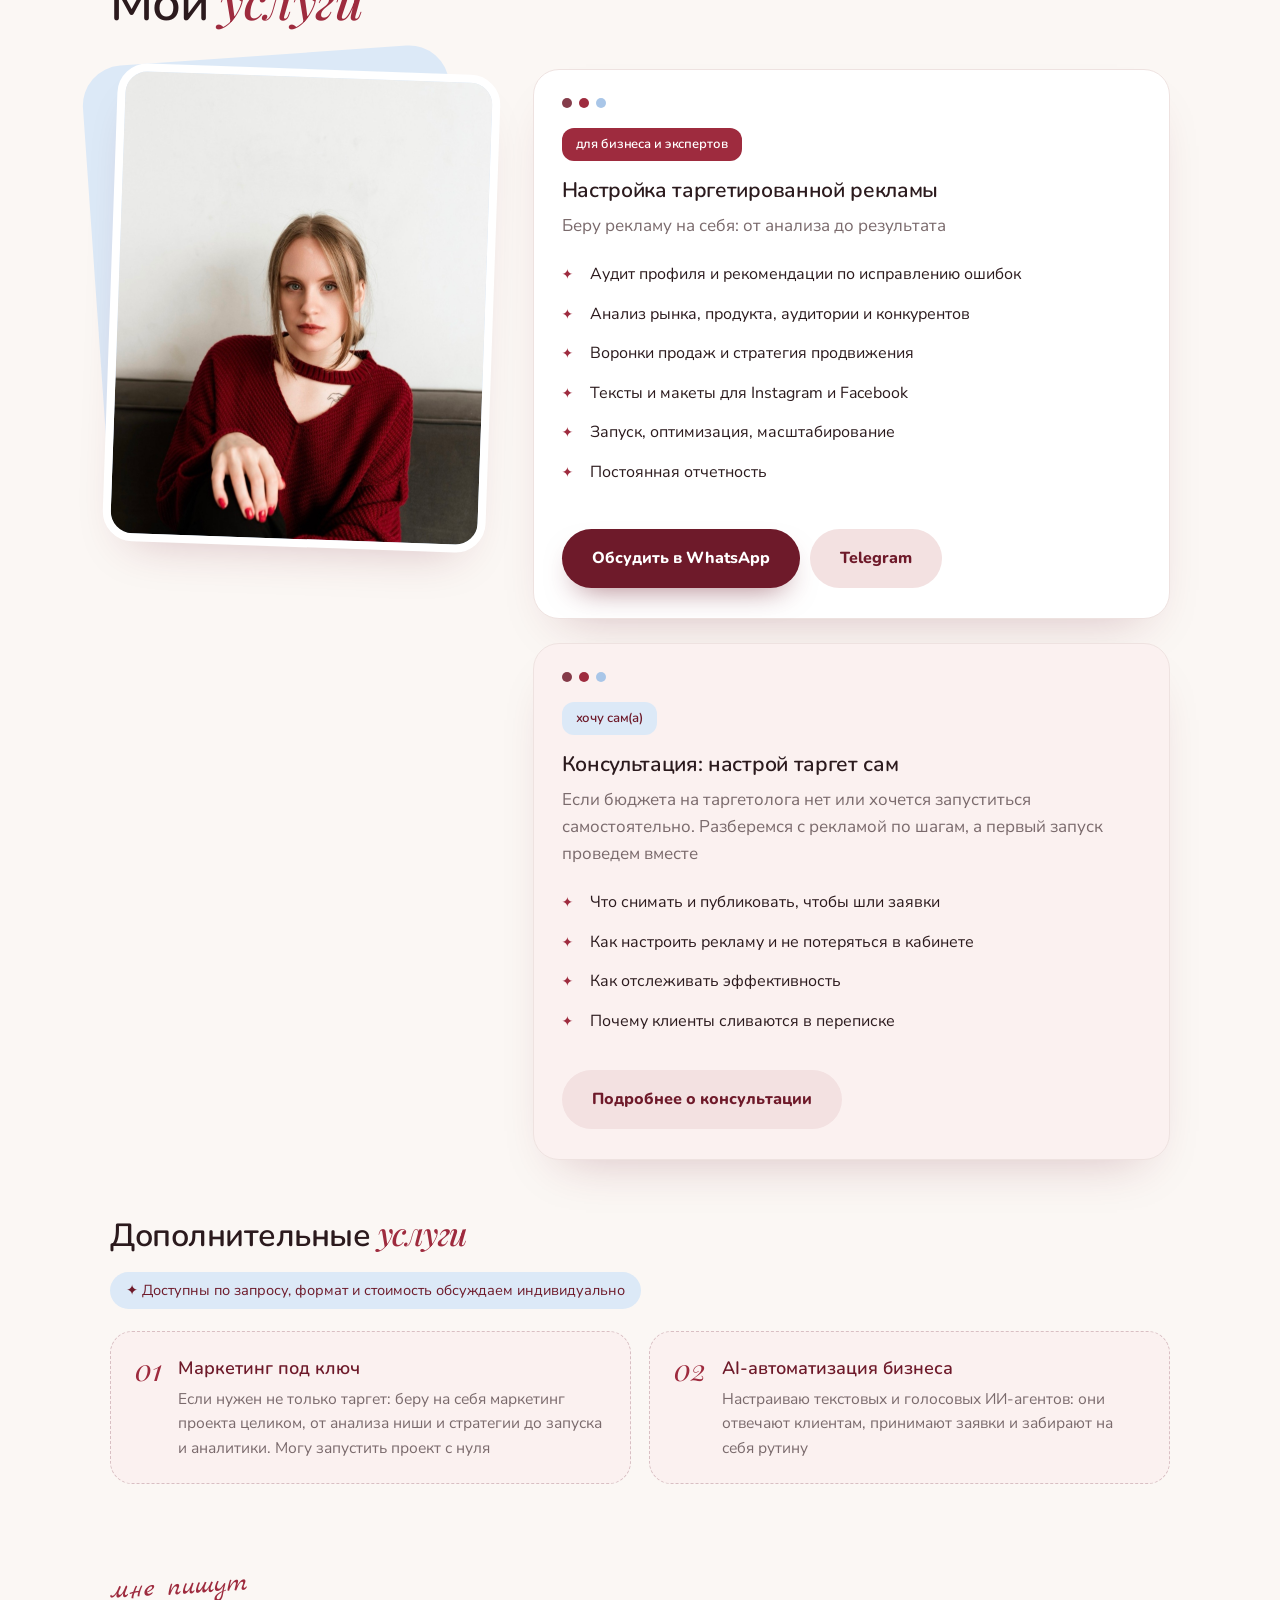
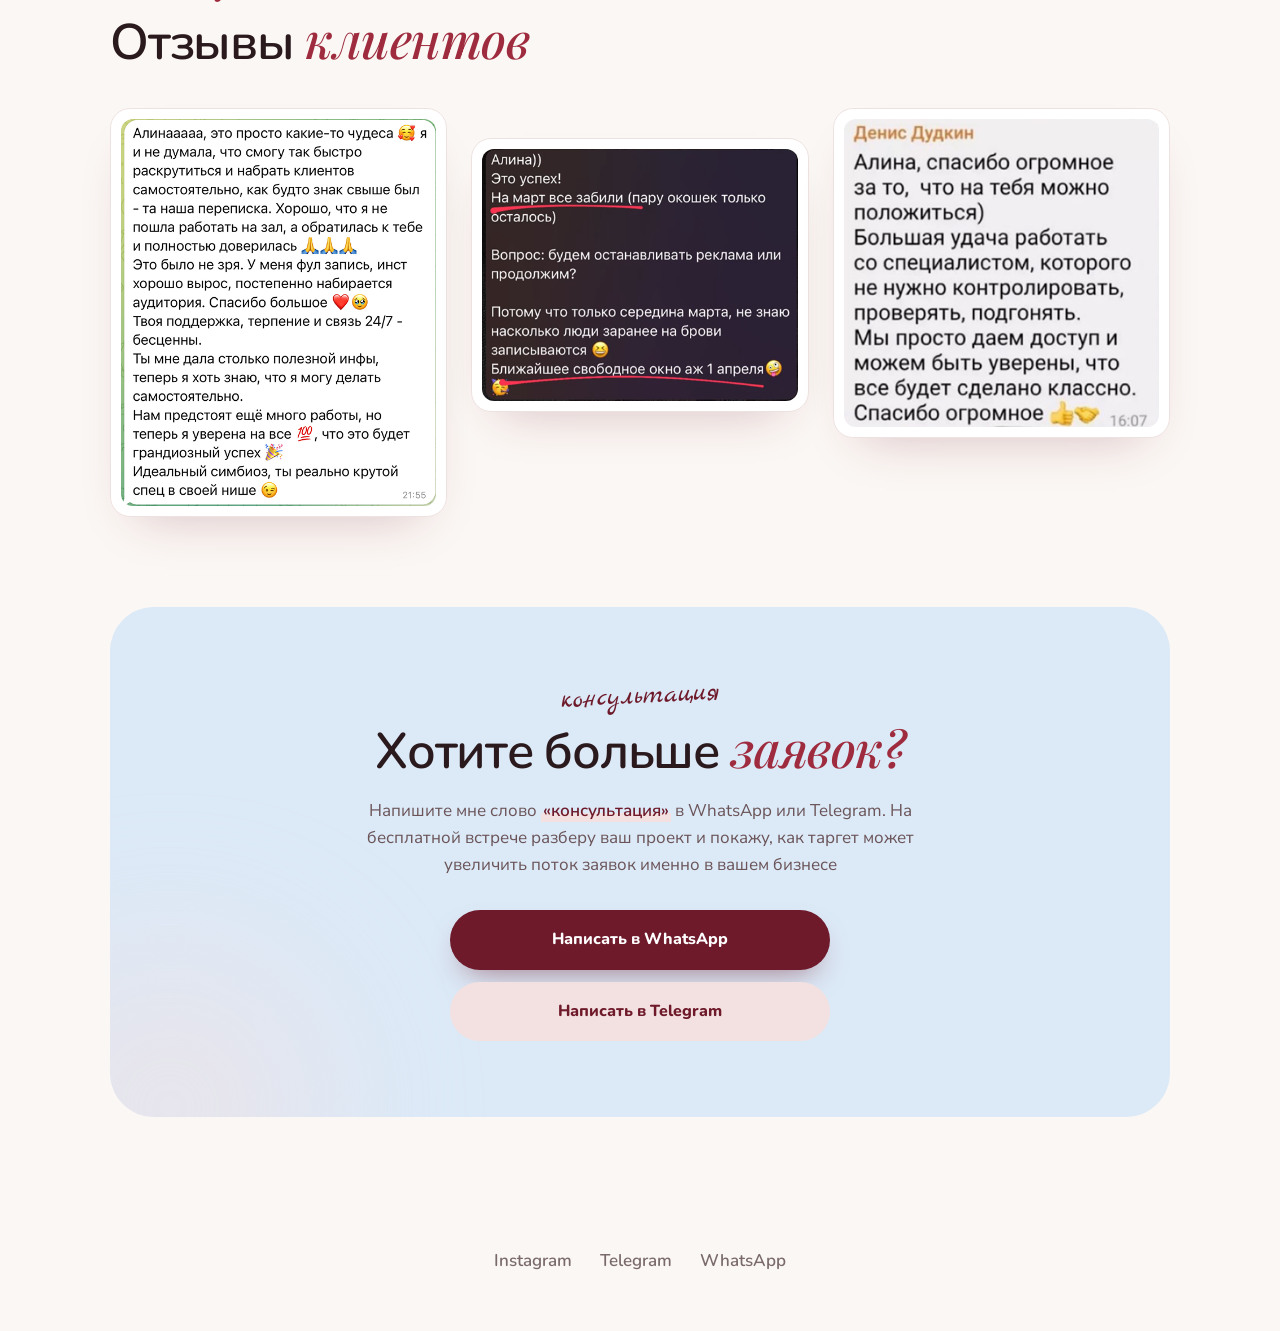
==== commit ab2178f0: "Add files via upload" ====
--- a/для-публикации/index.html
+++ b/для-публикации/index.html
@@ -23,7 +23,7 @@
       <a class="hide-m" href="#reviews">Отзывы</a>
       <a href="konsultaciya.html">Консультация</a>
     </nav>
-    <a class="btn btn-main head-btn" href="https://t.me/alina_culifox" target="_blank" rel="noopener">Написать</a>
+    <a class="btn btn-main head-btn" href="#contact">Написать</a>
   </div>
 </header>
 
@@ -67,11 +67,11 @@
     <h2>Обо <em>мне</em></h2>
     <div class="about-box win reveal">
       <div class="dots"><i></i><i></i><i></i></div>
-      <p class="about-lead">Больше 2 лет помогаю бизнесу и экспертам находить клиентов через рекламу в Instagram и Facebook</p>
+      <p class="about-lead">Больше 2 лет занимаюсь именно таргетом: помогаю бизнесу и экспертам находить клиентов через рекламу в Instagram и Facebook</p>
       <div class="about-exp">
         <div class="exp-num">5<em>+</em></div>
         <div class="exp-text">
-          <b>лет в диджитал-маркетинге</b>
+          <b>лет опыта в маркетинге</b>
           <div class="path"><span>СММ</span><i>→</i><span class="on">таргет</span></div>
           <p>Поэтому смотрю на ваш бизнес всесторонне: не только на рекламный кабинет, но и на профиль, контент и переписку</p>
         </div>
@@ -136,7 +136,7 @@
             <li>Запуск, оптимизация, масштабирование</li>
             <li>Постоянная отчетность</li>
           </ul>
-          <a class="btn btn-main" href="https://t.me/alina_culifox" target="_blank" rel="noopener">Обсудить проект</a>
+          <div class="card-btns"><a class="btn btn-main" href="https://wa.me/375256062758?text=%D0%97%D0%B4%D1%80%D0%B0%D0%B2%D1%81%D1%82%D0%B2%D1%83%D0%B9%D1%82%D0%B5%21%20%D0%A5%D0%BE%D1%87%D1%83%20%D0%BE%D0%B1%D1%81%D1%83%D0%B4%D0%B8%D1%82%D1%8C%20%D0%BF%D1%80%D0%BE%D0%B5%D0%BA%D1%82" target="_blank" rel="noopener">Обсудить в WhatsApp</a><a class="btn btn-soft" href="https://t.me/alina_culifox" target="_blank" rel="noopener">Telegram</a></div>
         </div>
         <div class="win pk card reveal">
           <div class="dots"><i></i><i></i><i></i></div>
@@ -177,7 +177,7 @@
   </div>
 </section>
 
-<section class="final" style="padding-top:0">
+<section class="final" id="contact" style="padding-top:0">
   <div class="wrap">
     <div class="inner reveal">
       <span class="hand" style="color:var(--navy)">консультация</span>
--- a/для-публикации/style.css
+++ b/для-публикации/style.css
@@ -355,3 +355,9 @@
 
 /* 19.11: тоньше везде, кроме кнопок */
 b,strong{font-weight:600}
+
+/* 19.11 замечания Лёши */
+html{scroll-padding-top:90px}
+@media (hover:hover){.btn-soft:hover{background:#EBCDD1;color:var(--navy)}}
+.card-btns{display:flex;flex-wrap:wrap;gap:10px;margin-top:auto;padding-top:8px}
+.card-btns .btn{margin-top:0}
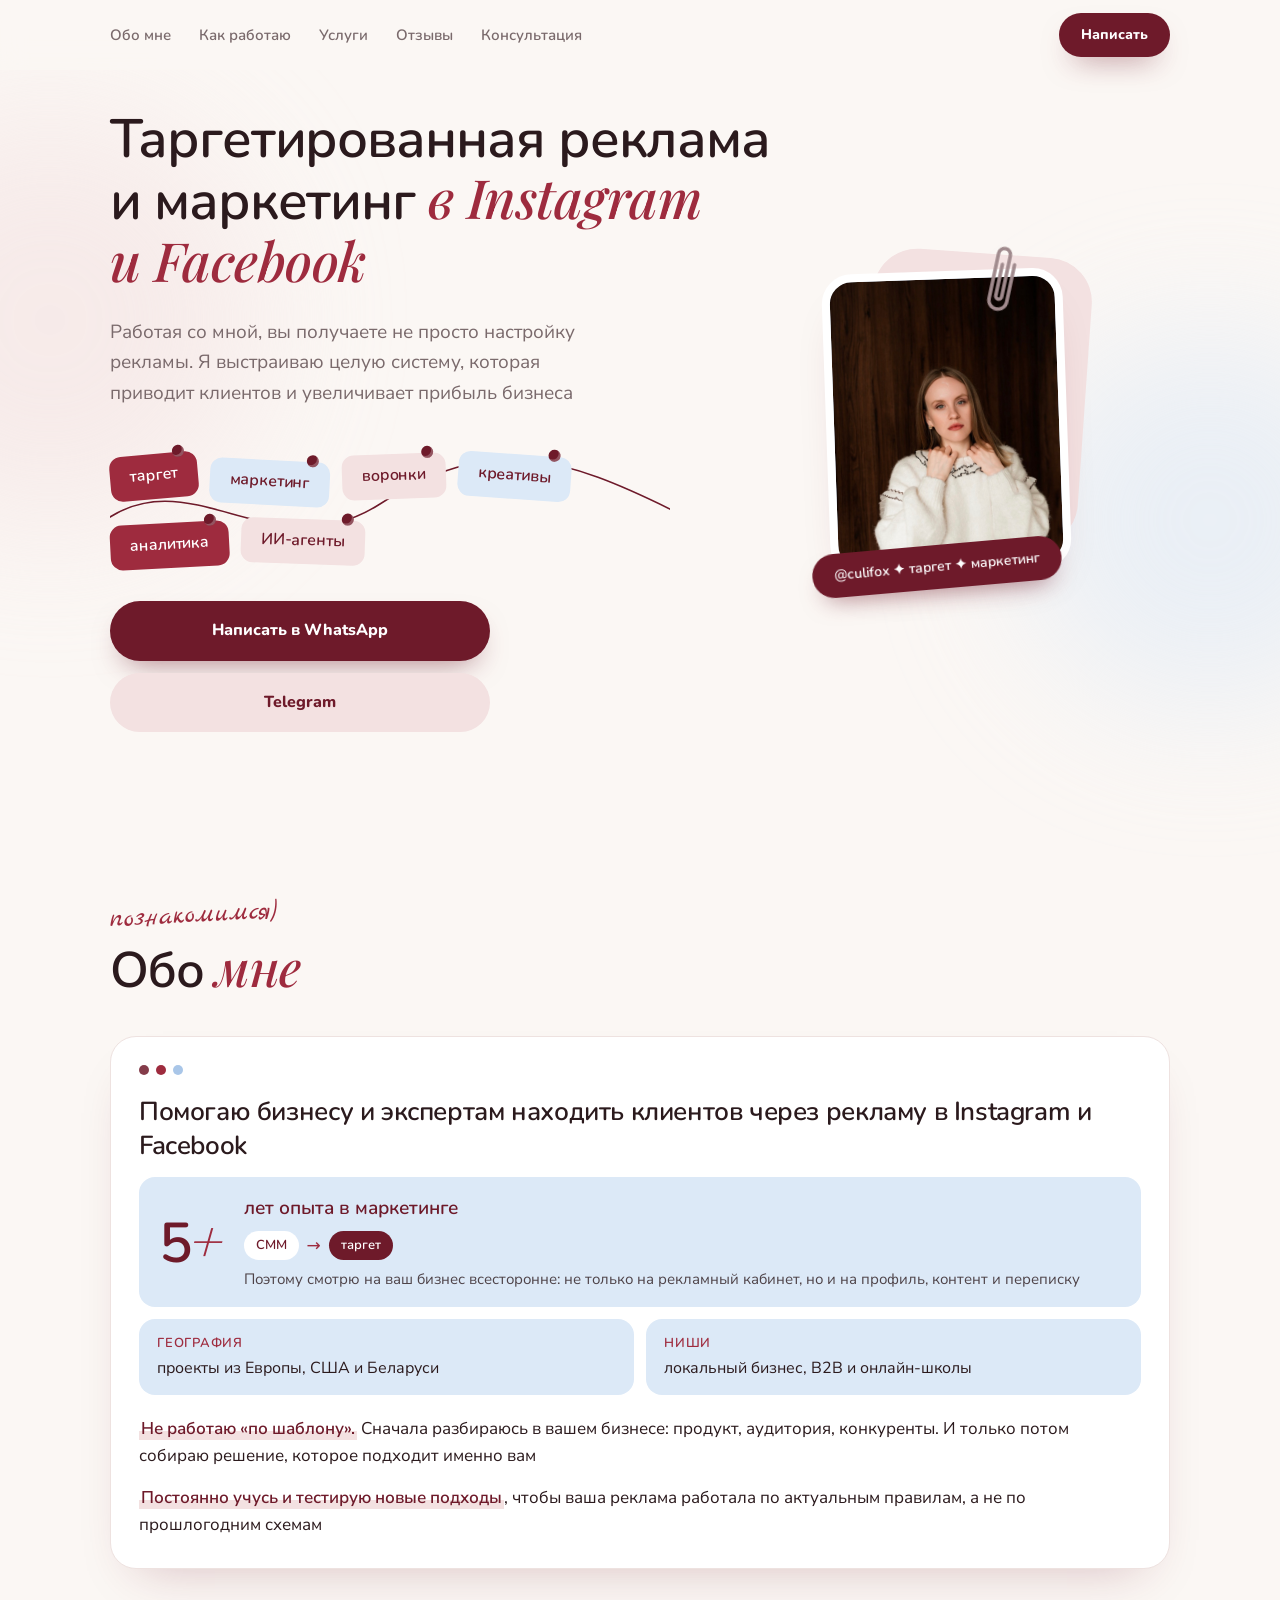
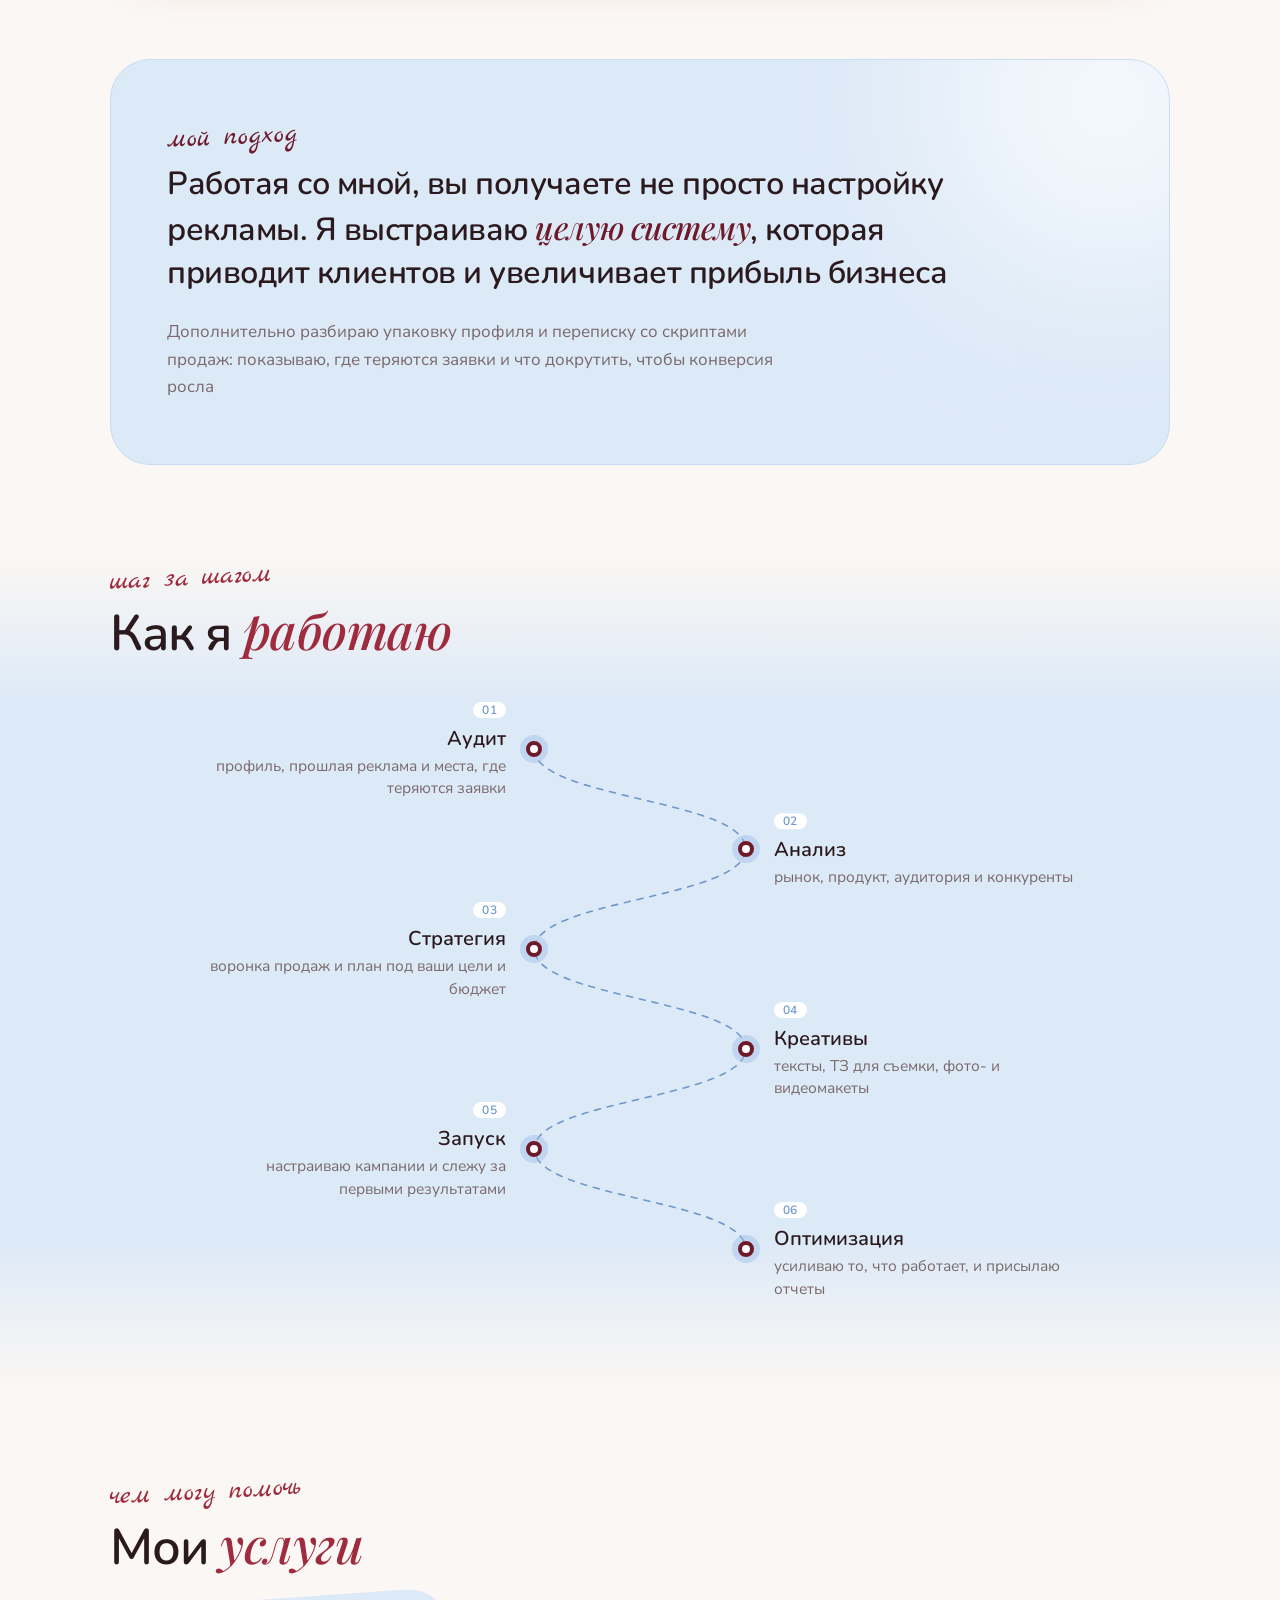
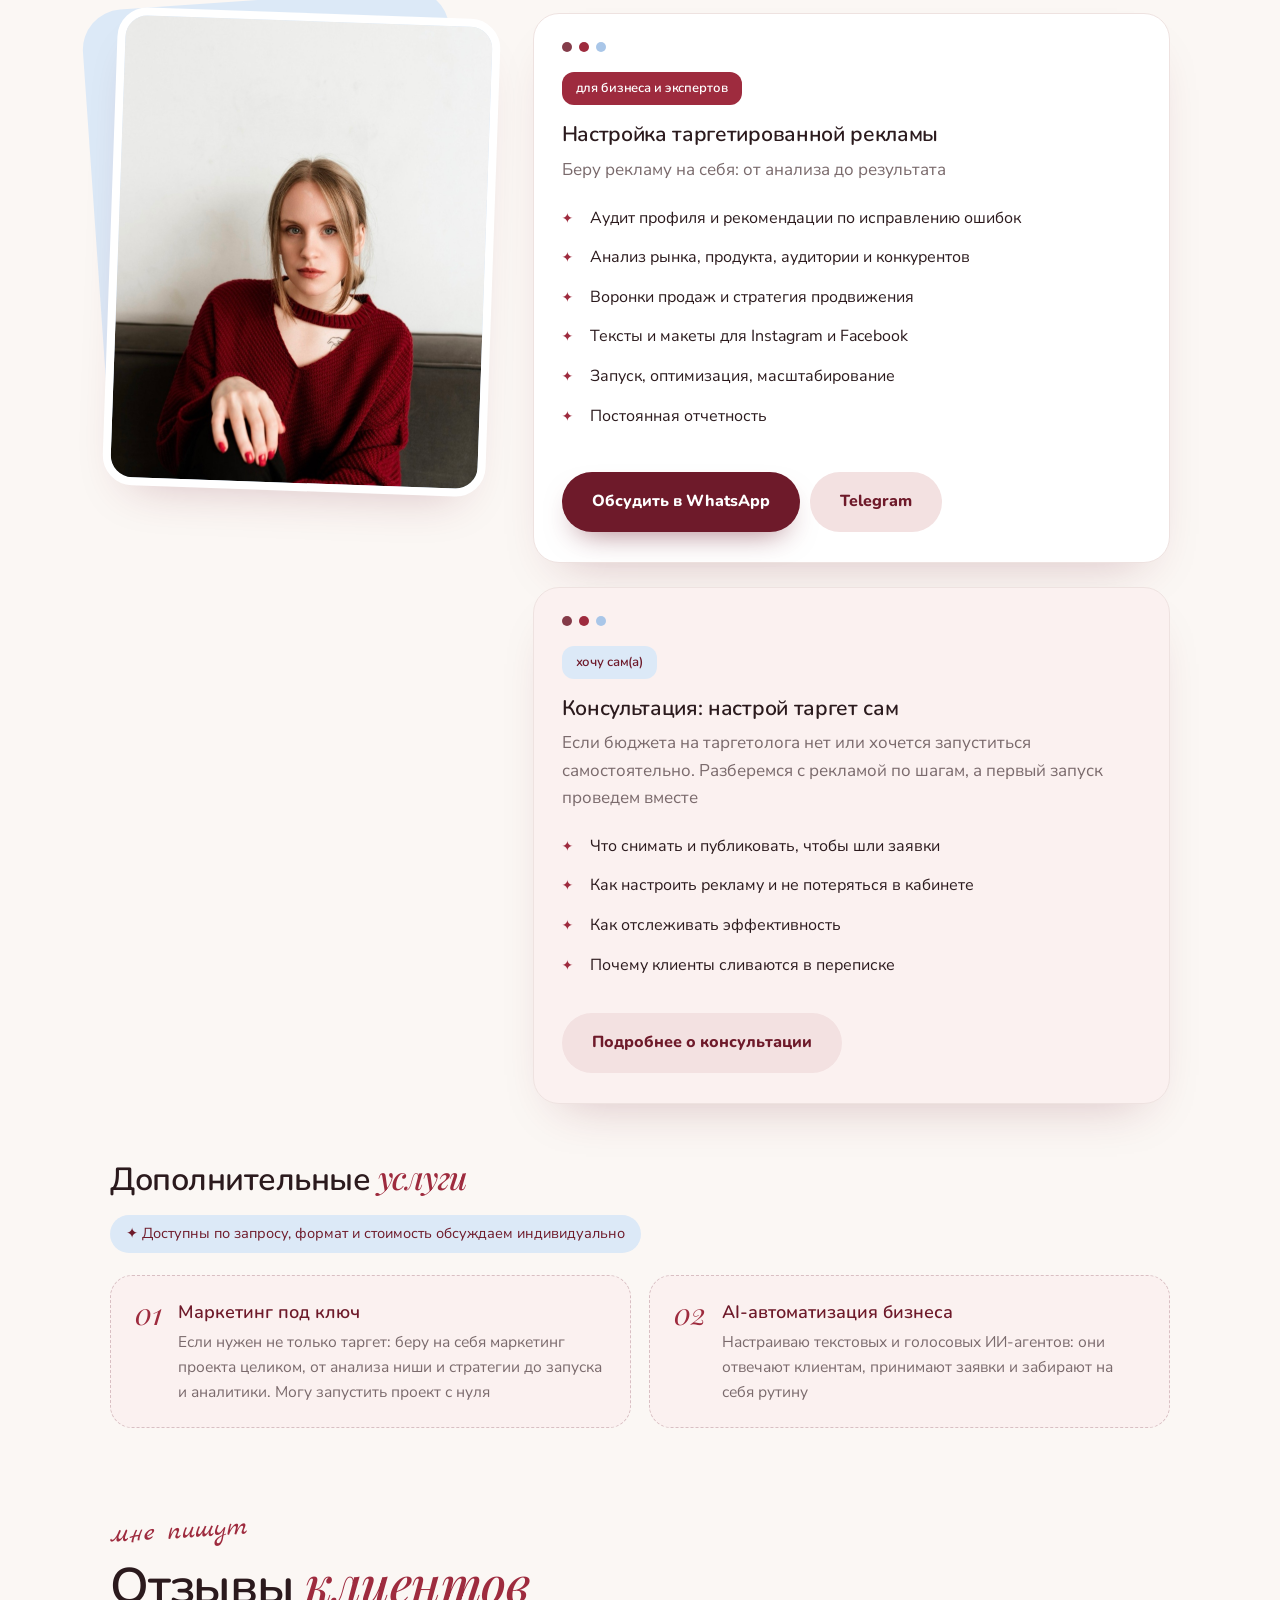
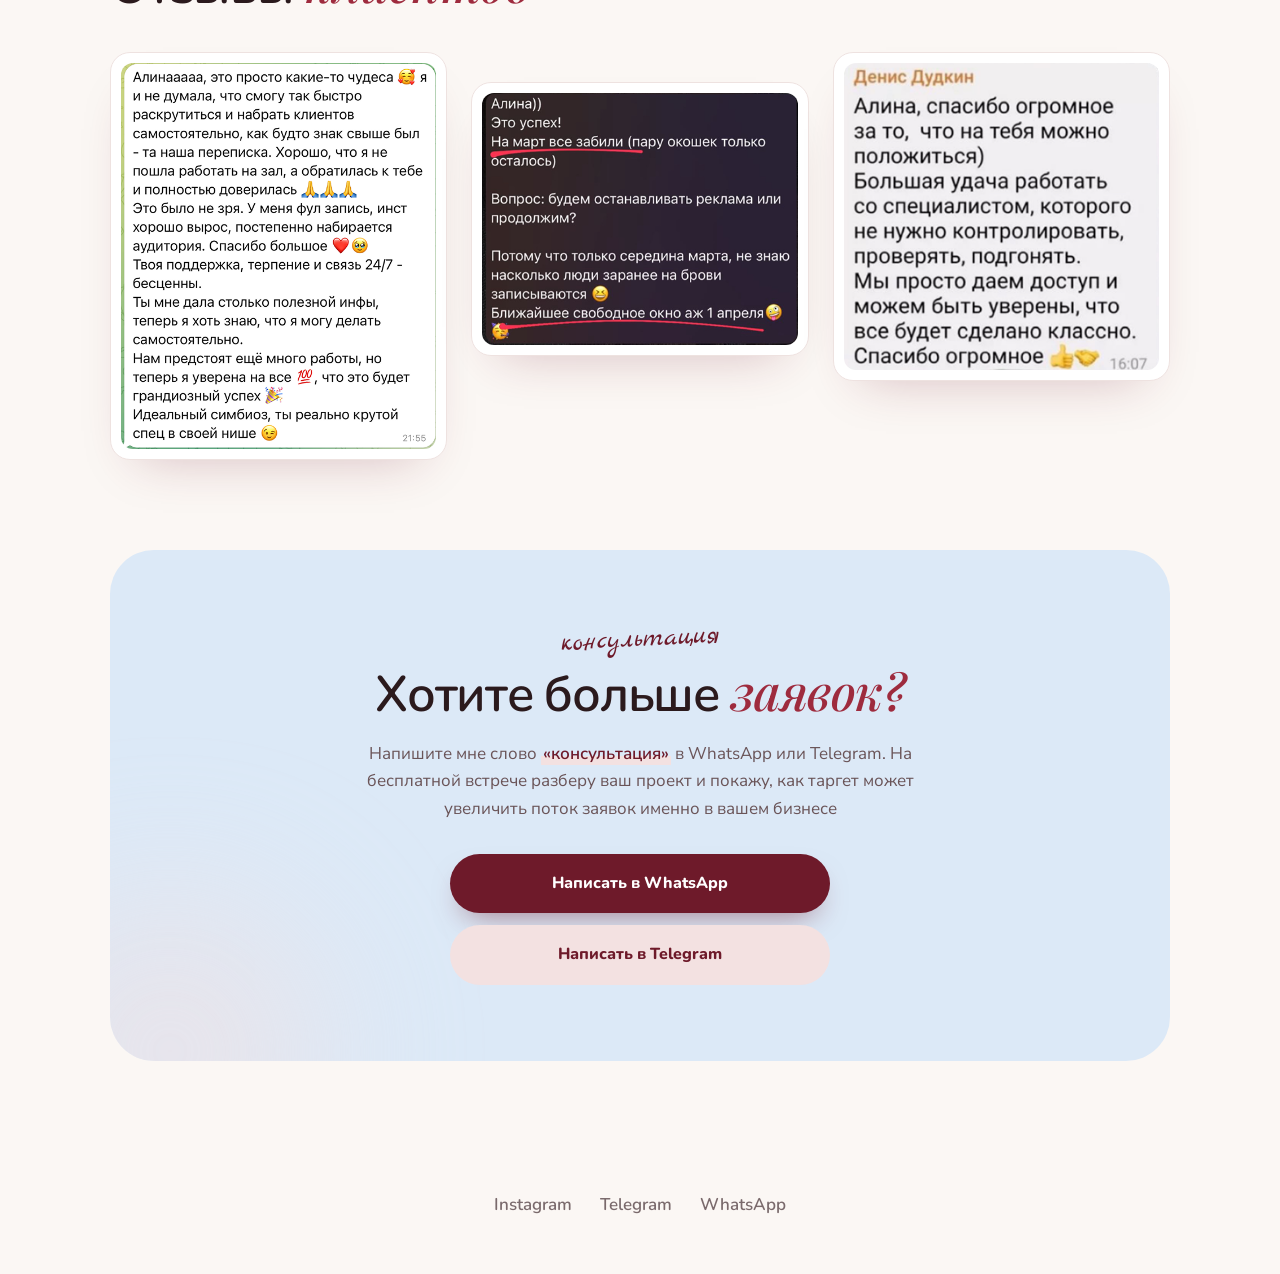
==== commit 25f2ffa3: "Add files via upload" ====
--- a/для-публикации/index.html
+++ b/для-публикации/index.html
@@ -67,7 +67,7 @@
     <h2>Обо <em>мне</em></h2>
     <div class="about-box win reveal">
       <div class="dots"><i></i><i></i><i></i></div>
-      <p class="about-lead">Больше 2 лет занимаюсь именно таргетом: помогаю бизнесу и экспертам находить клиентов через рекламу в Instagram и Facebook</p>
+      <p class="about-lead">Помогаю бизнесу и экспертам находить клиентов через рекламу в Instagram и Facebook</p>
       <div class="about-exp">
         <div class="exp-num">5<em>+</em></div>
         <div class="exp-text">
--- a/для-публикации/style.css
+++ b/для-публикации/style.css
@@ -361,3 +361,6 @@
 @media (hover:hover){.btn-soft:hover{background:#EBCDD1;color:var(--navy)}}
 .card-btns{display:flex;flex-wrap:wrap;gap:10px;margin-top:auto;padding-top:8px}
 .card-btns .btn{margin-top:0}
+
+/* 19.11 вечер: «Обо мне» на всю ширину, как «Мой подход» */
+.about-box{max-width:none}
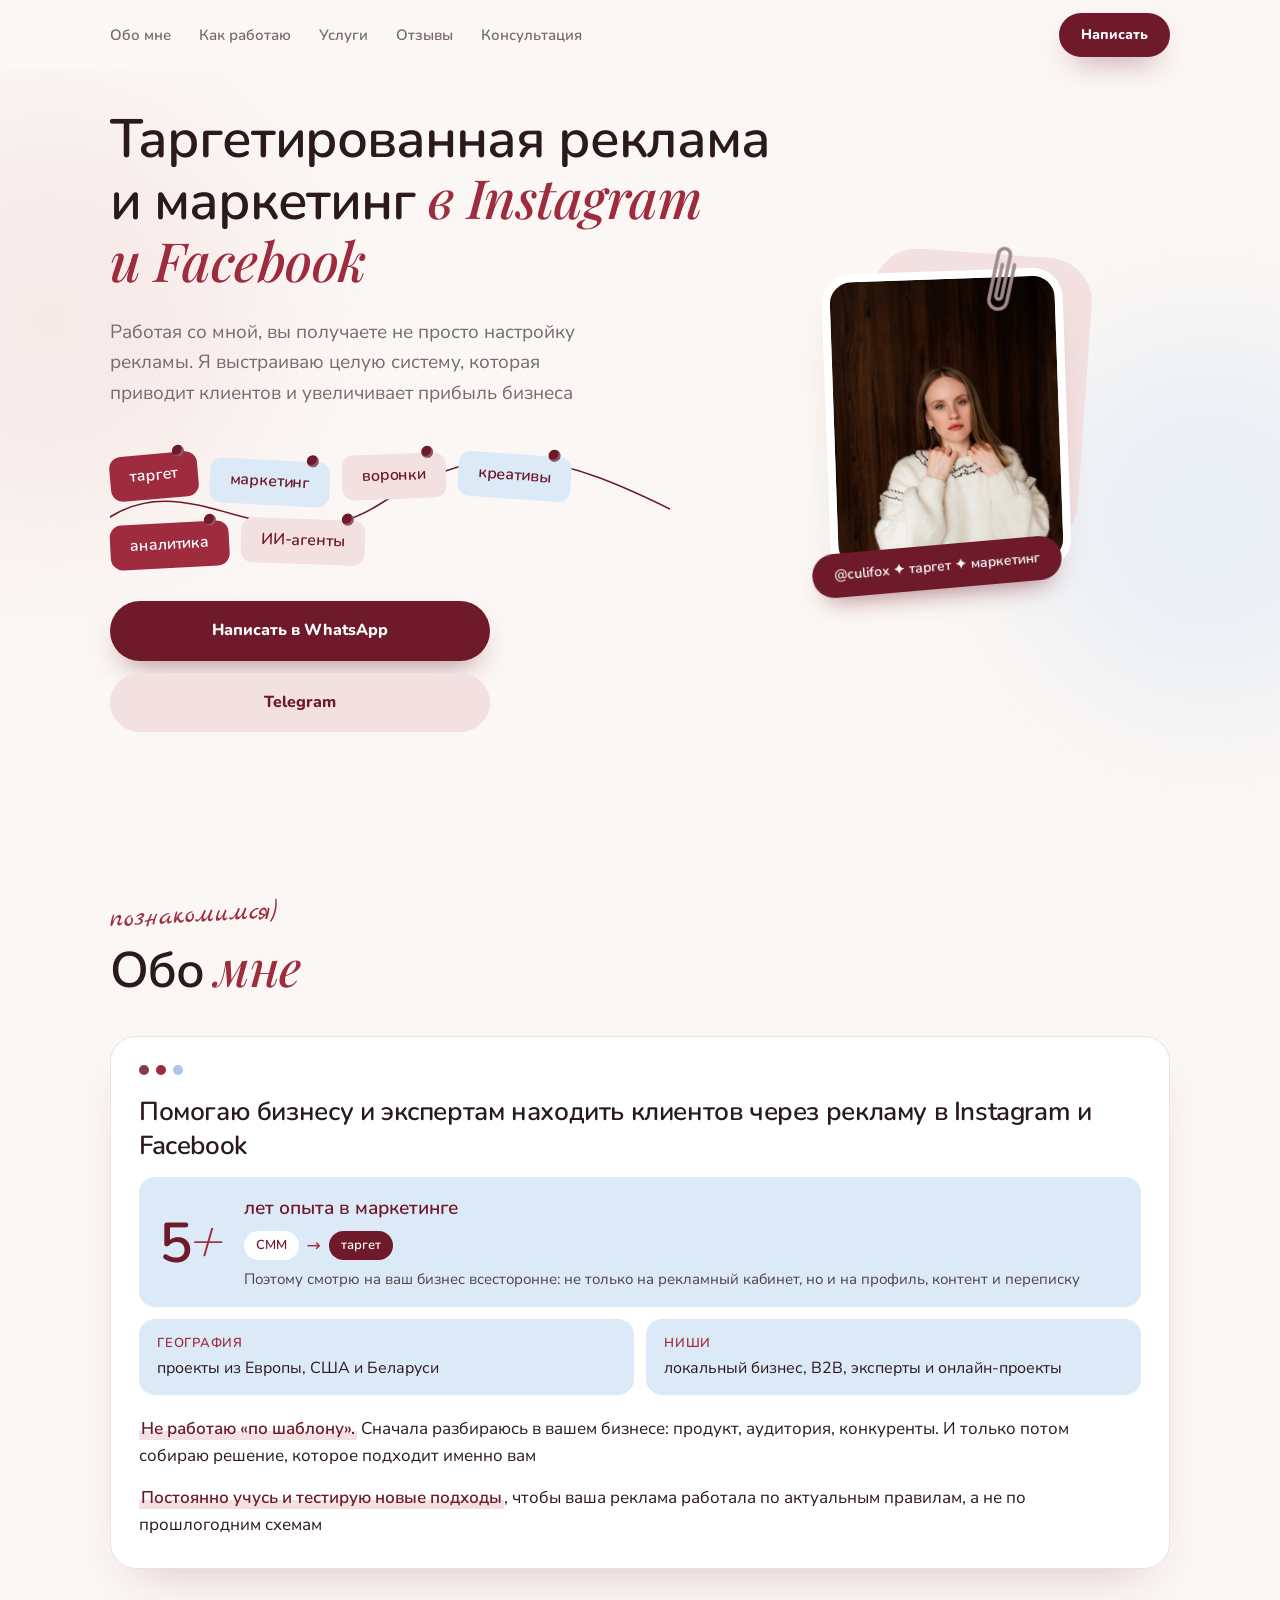
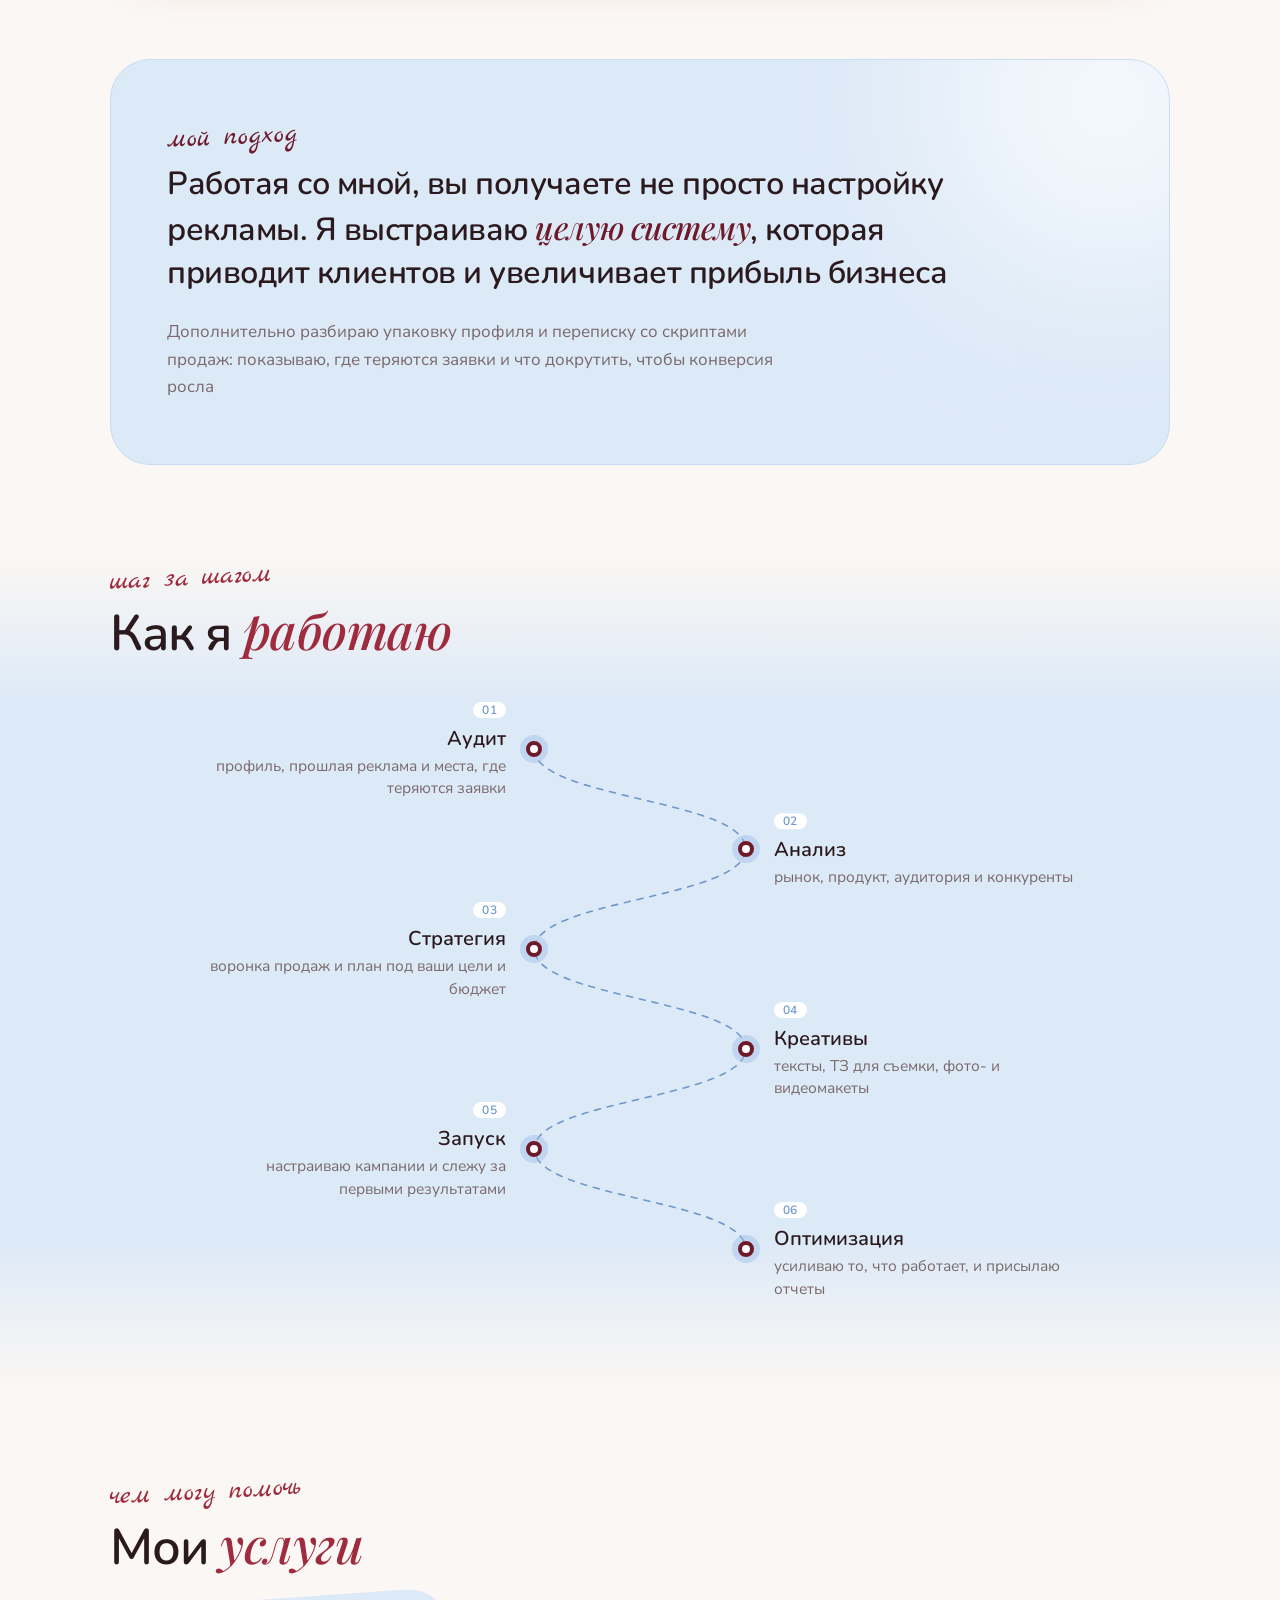
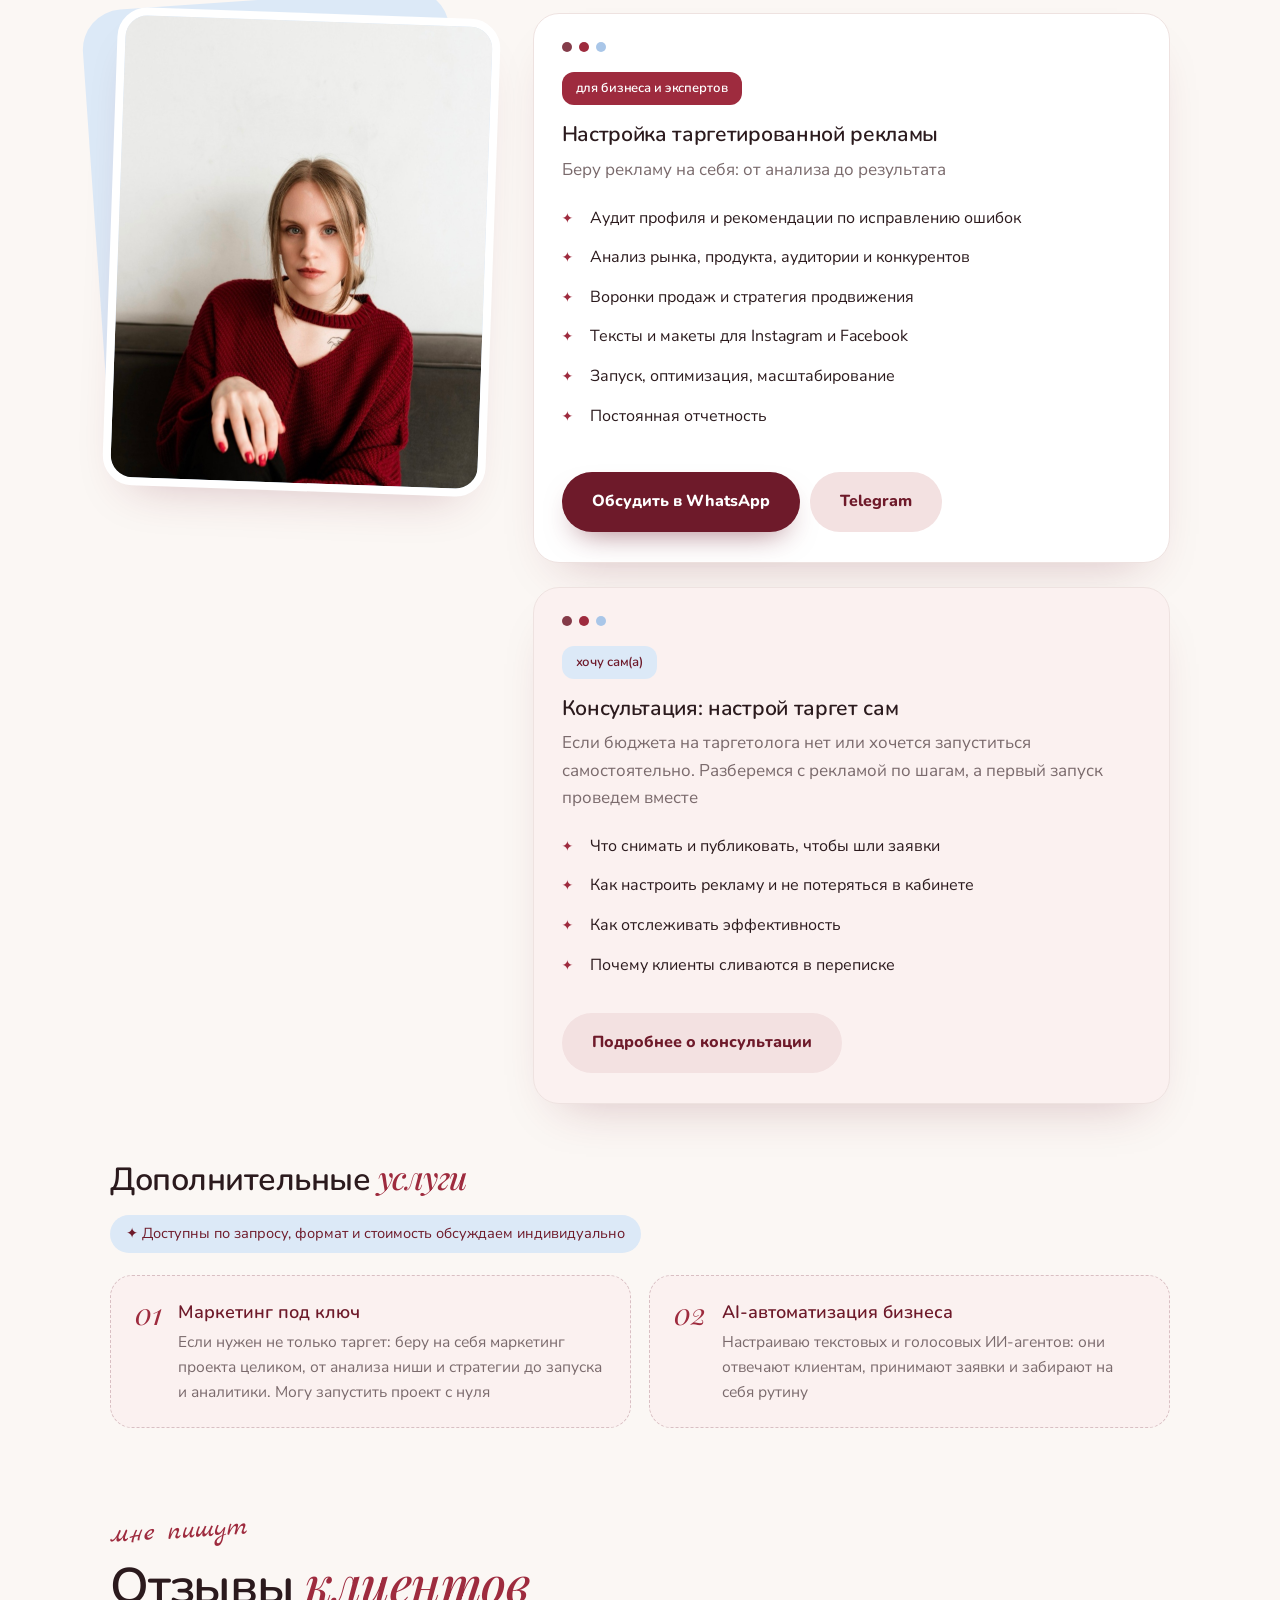
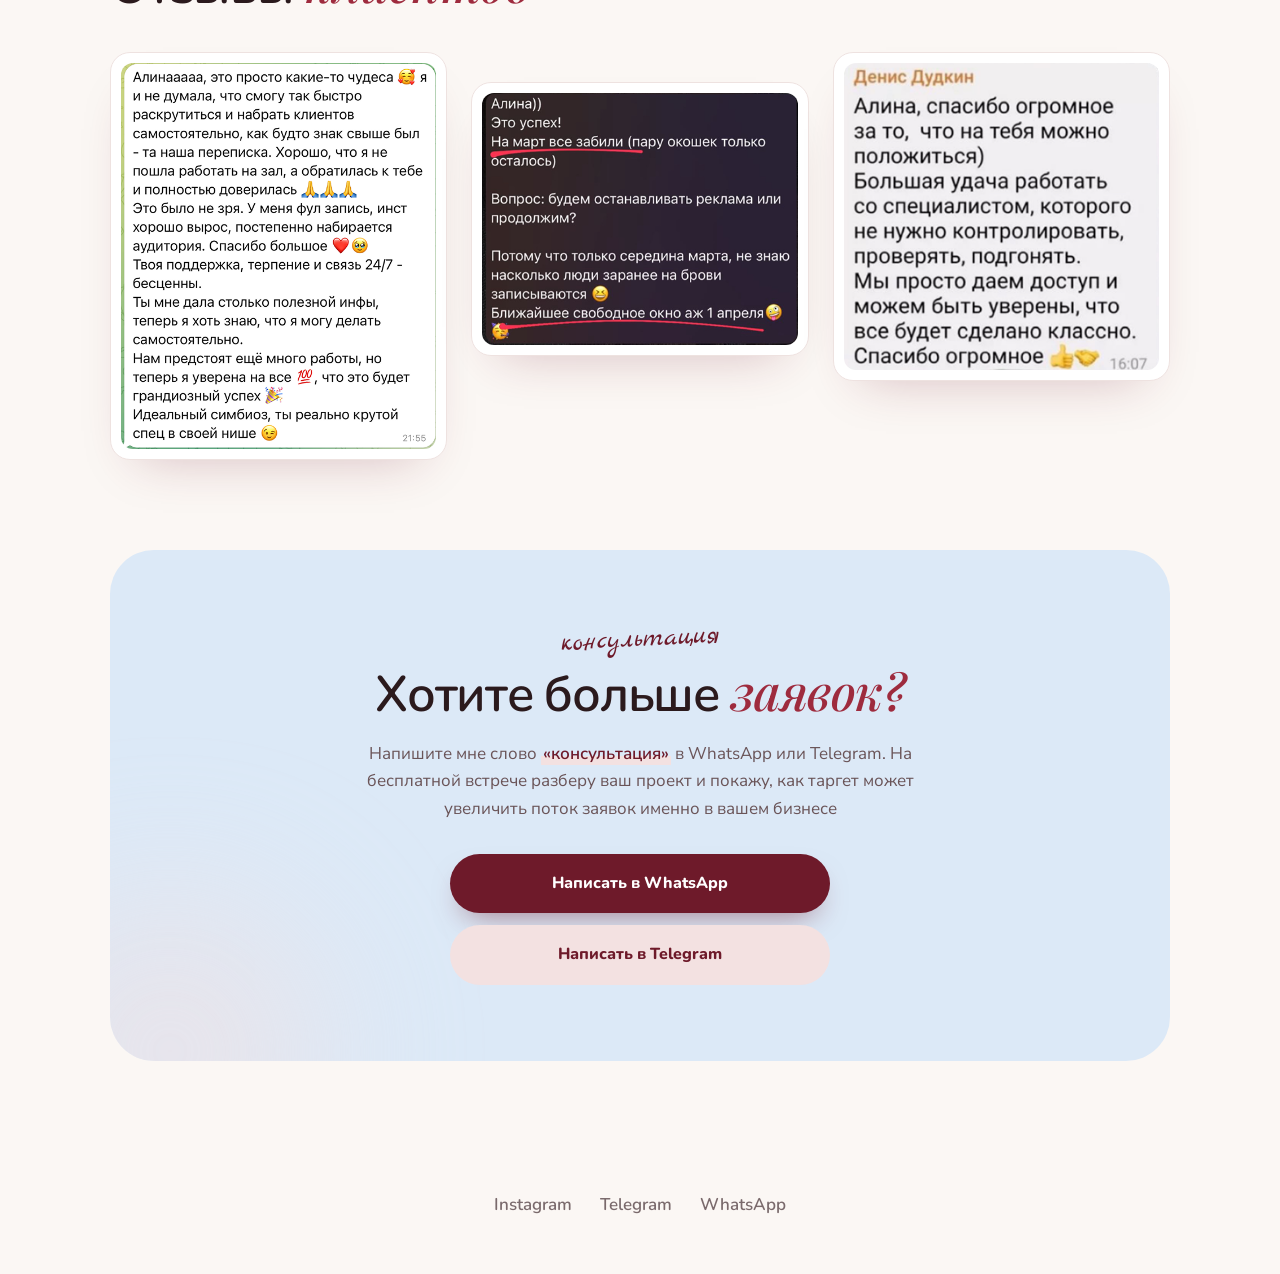
==== commit 8d9720c4: "Add files via upload" ====
--- a/для-публикации/index.html
+++ b/для-публикации/index.html
@@ -78,7 +78,7 @@
       </div>
       <div class="about-facts">
         <div><b>География</b><span>проекты из Европы, США и Беларуси</span></div>
-        <div><b>Ниши</b><span>локальный бизнес, B2B и онлайн-школы</span></div>
+        <div><b>Ниши</b><span>локальный бизнес, B2B, эксперты и онлайн-проекты</span></div>
       </div>
       <p><strong class="hl">Не работаю «по шаблону».</strong> Сначала разбираюсь в вашем бизнесе: продукт, аудитория, конкуренты. И только потом собираю решение, которое подходит именно вам</p>
       <p><strong class="hl">Постоянно учусь и тестирую новые подходы</strong>, чтобы ваша реклама работала по актуальным правилам, а не по прошлогодним схемам</p>
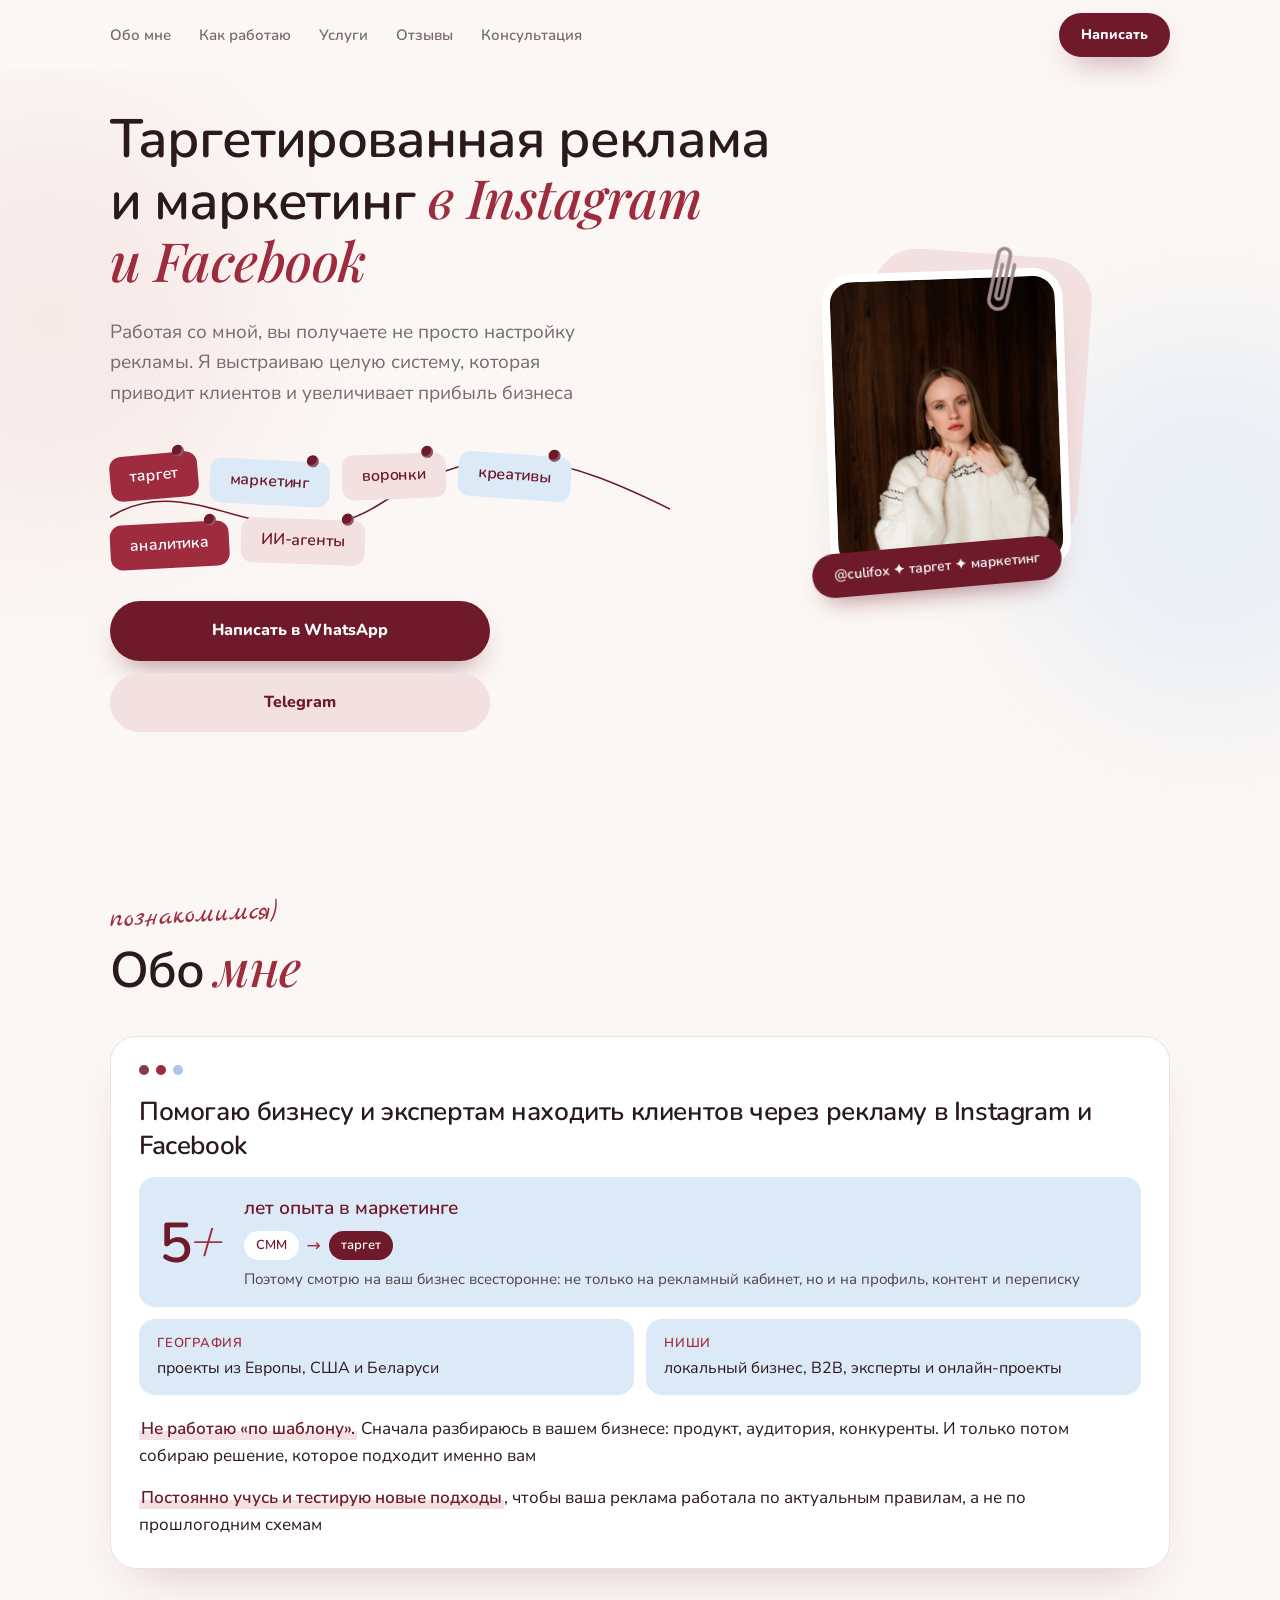
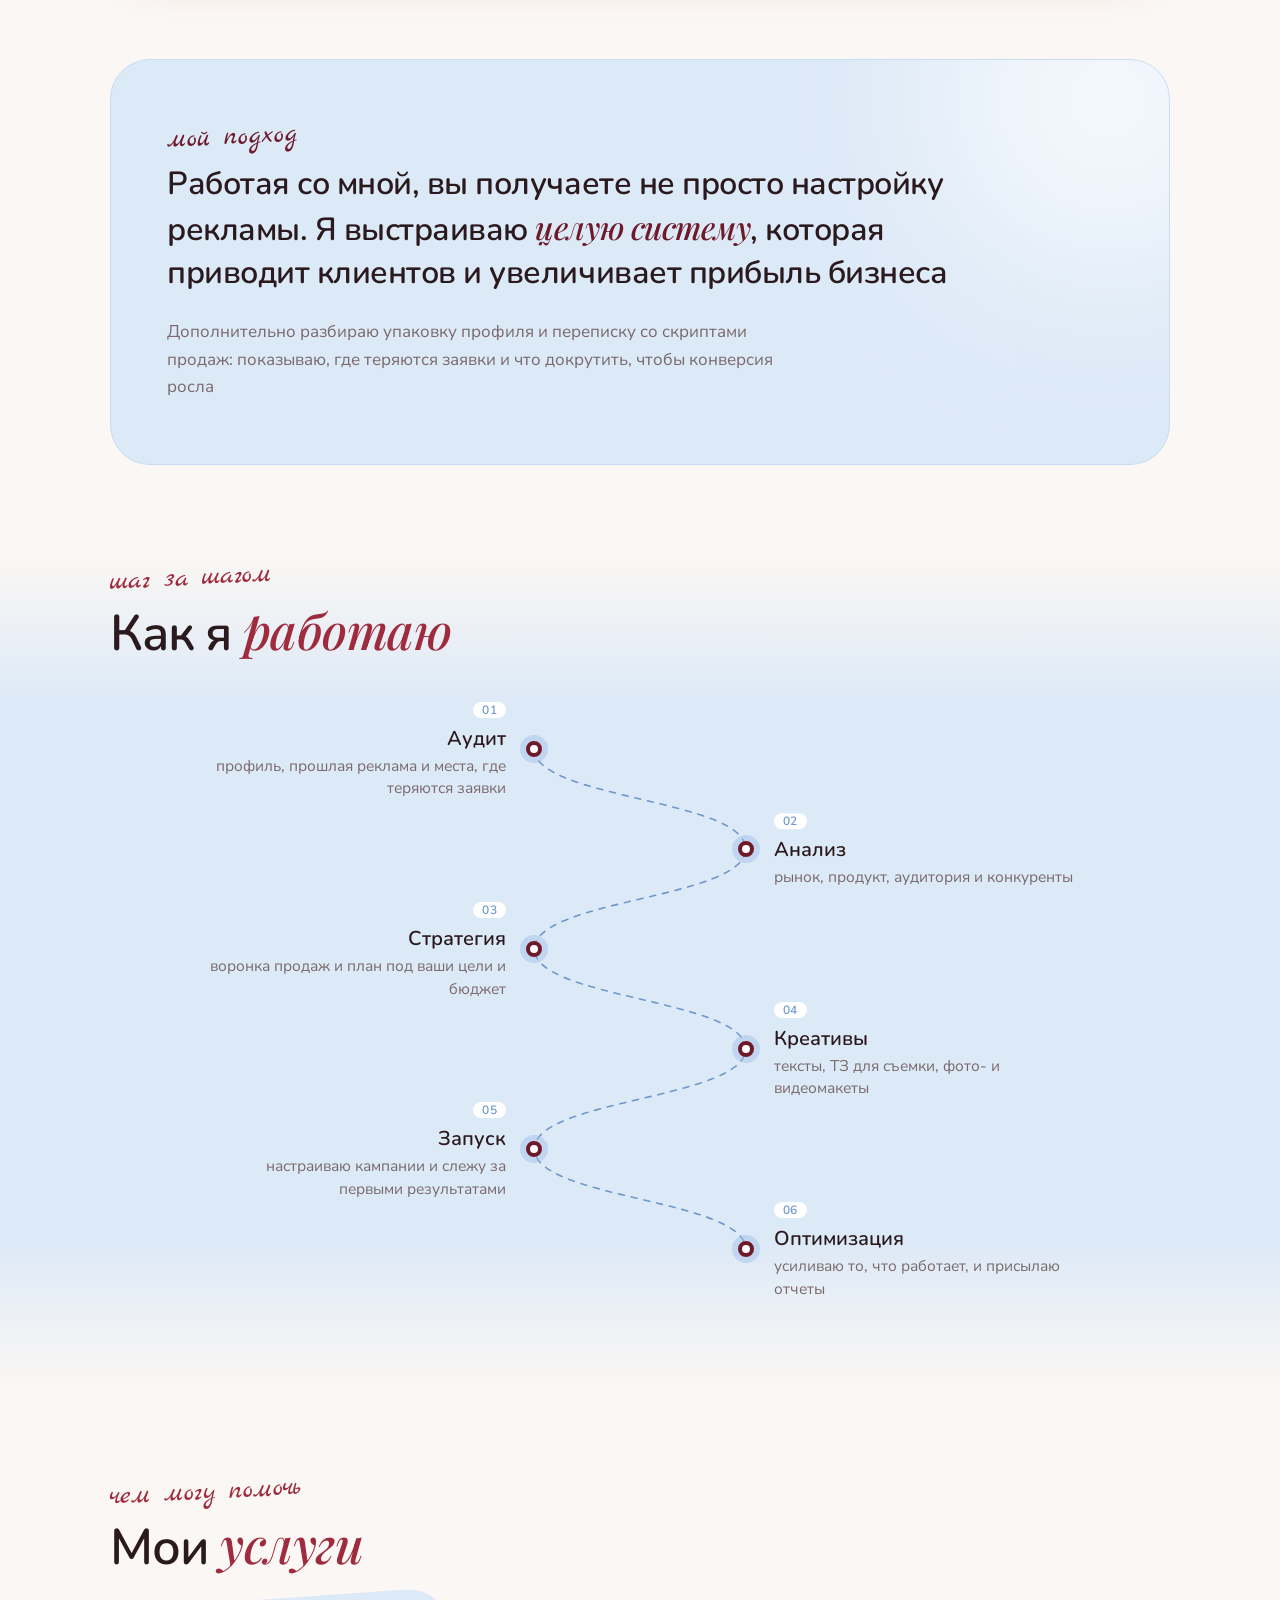
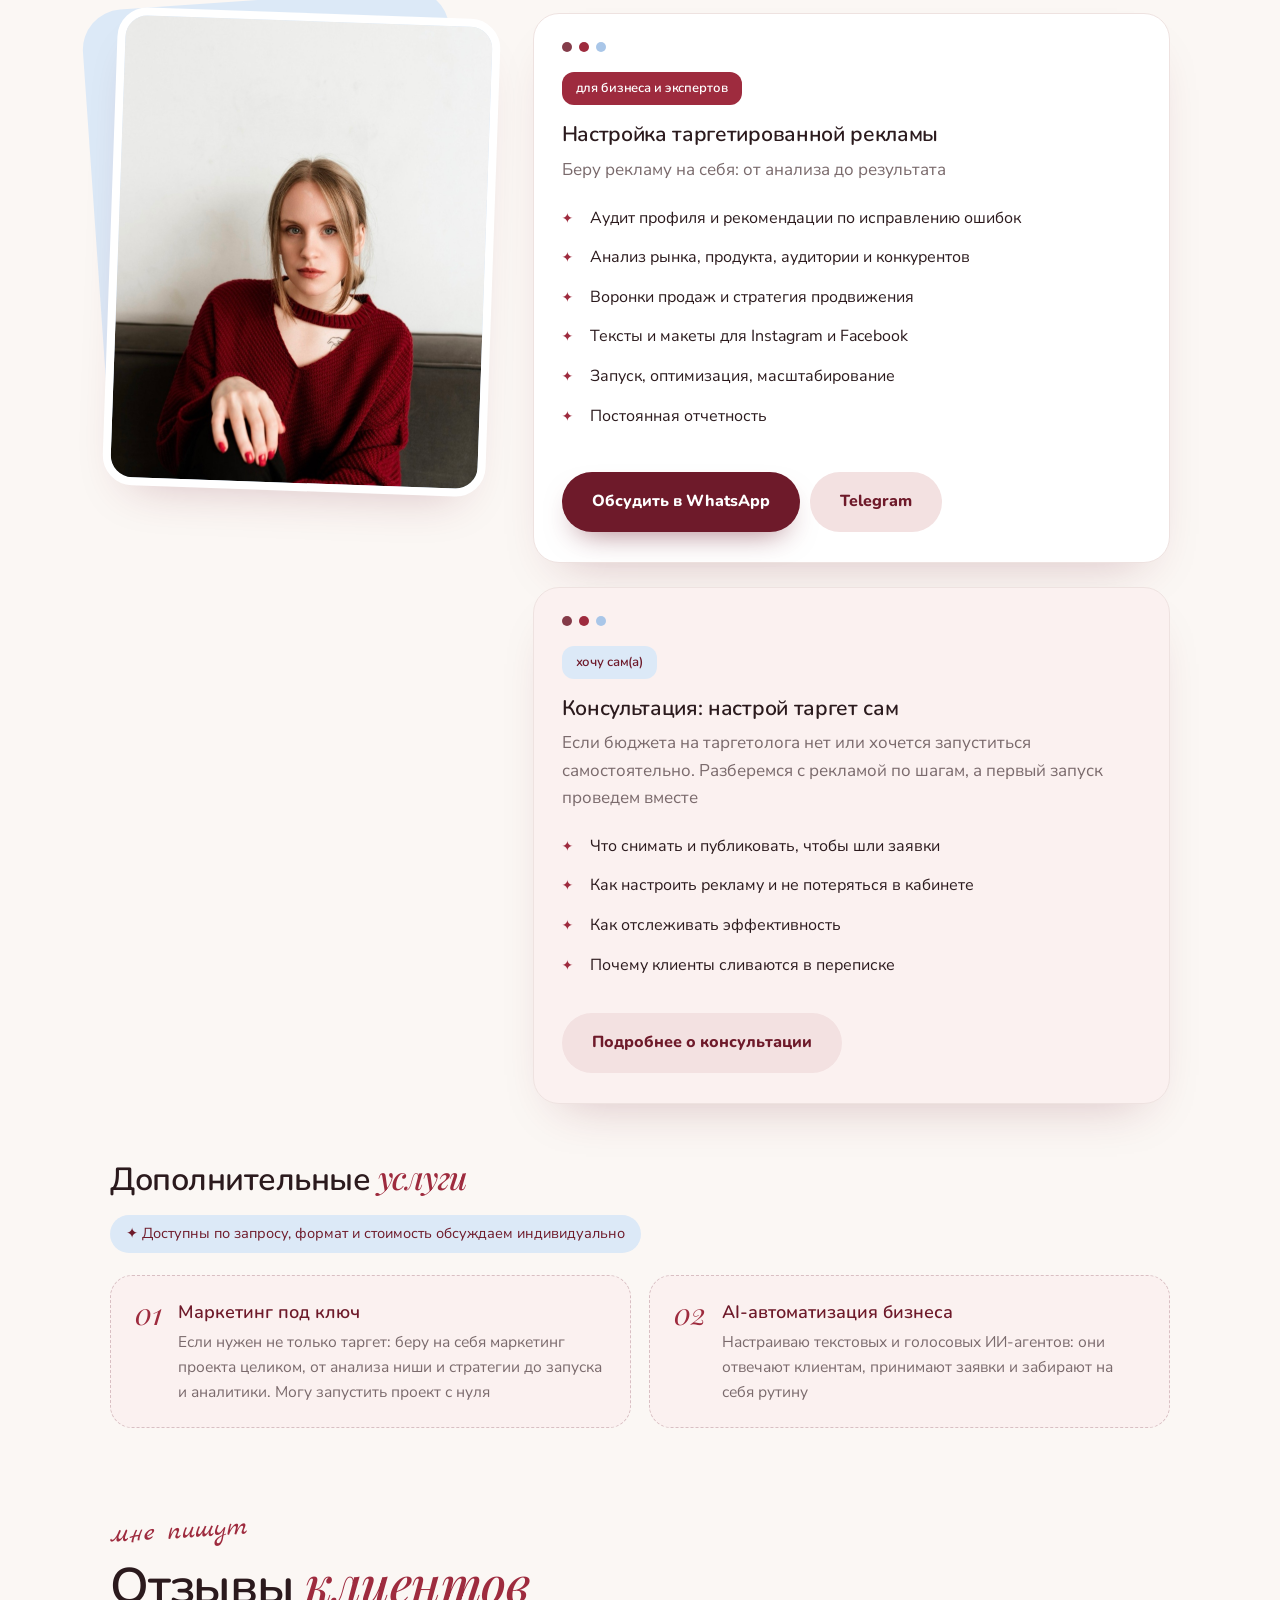
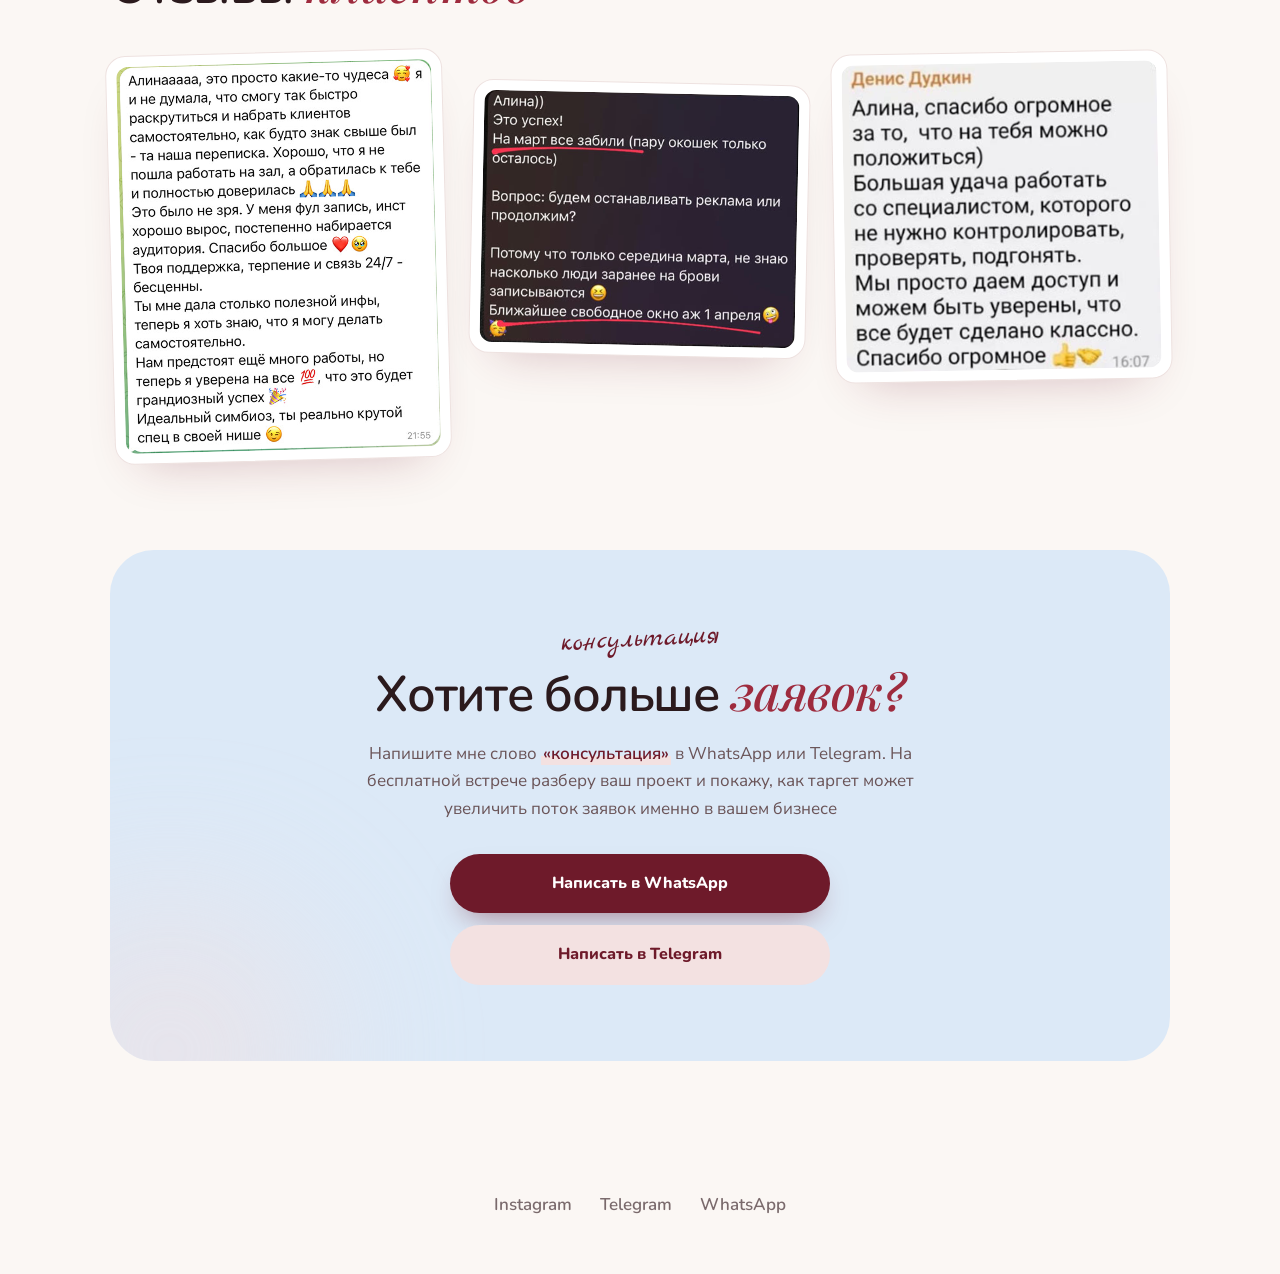
==== commit a3186ee2: "Add files via upload" ====
--- a/для-публикации/index.html
+++ b/для-публикации/index.html
@@ -170,9 +170,9 @@
     <span class="hand">мне пишут</span>
     <h2>Отзывы <em>клиентов</em></h2>
     <div class="reviews">
-      <figure class="rv reveal"><img src="otzyvy/otzyv-3.png" alt="Отзыв клиентки" loading="lazy"></figure>
-      <figure class="rv reveal"><img src="otzyvy/otzyv-2.png" alt="Отзыв клиентки" loading="lazy"></figure>
-      <figure class="rv reveal"><img src="otzyvy/otzyv-1.png" alt="Отзыв клиента" loading="lazy"></figure>
+      <figure class="rv"><img src="otzyvy/otzyv-3.jpg" alt="Отзыв клиентки" width="558" height="684" decoding="async"></figure>
+      <figure class="rv"><img src="otzyvy/otzyv-2.jpg" alt="Отзыв клиентки" width="479" height="383" decoding="async"></figure>
+      <figure class="rv"><img src="otzyvy/otzyv-1.jpg" alt="Отзыв клиента" width="359" height="350" decoding="async"></figure>
     </div>
   </div>
 </section>
--- a/для-публикации/style.css
+++ b/для-публикации/style.css
@@ -364,3 +364,4 @@
 
 /* 19.11 вечер: «Обо мне» на всю ширину, как «Мой подход» */
 .about-box{max-width:none}
+.rv img{height:auto}
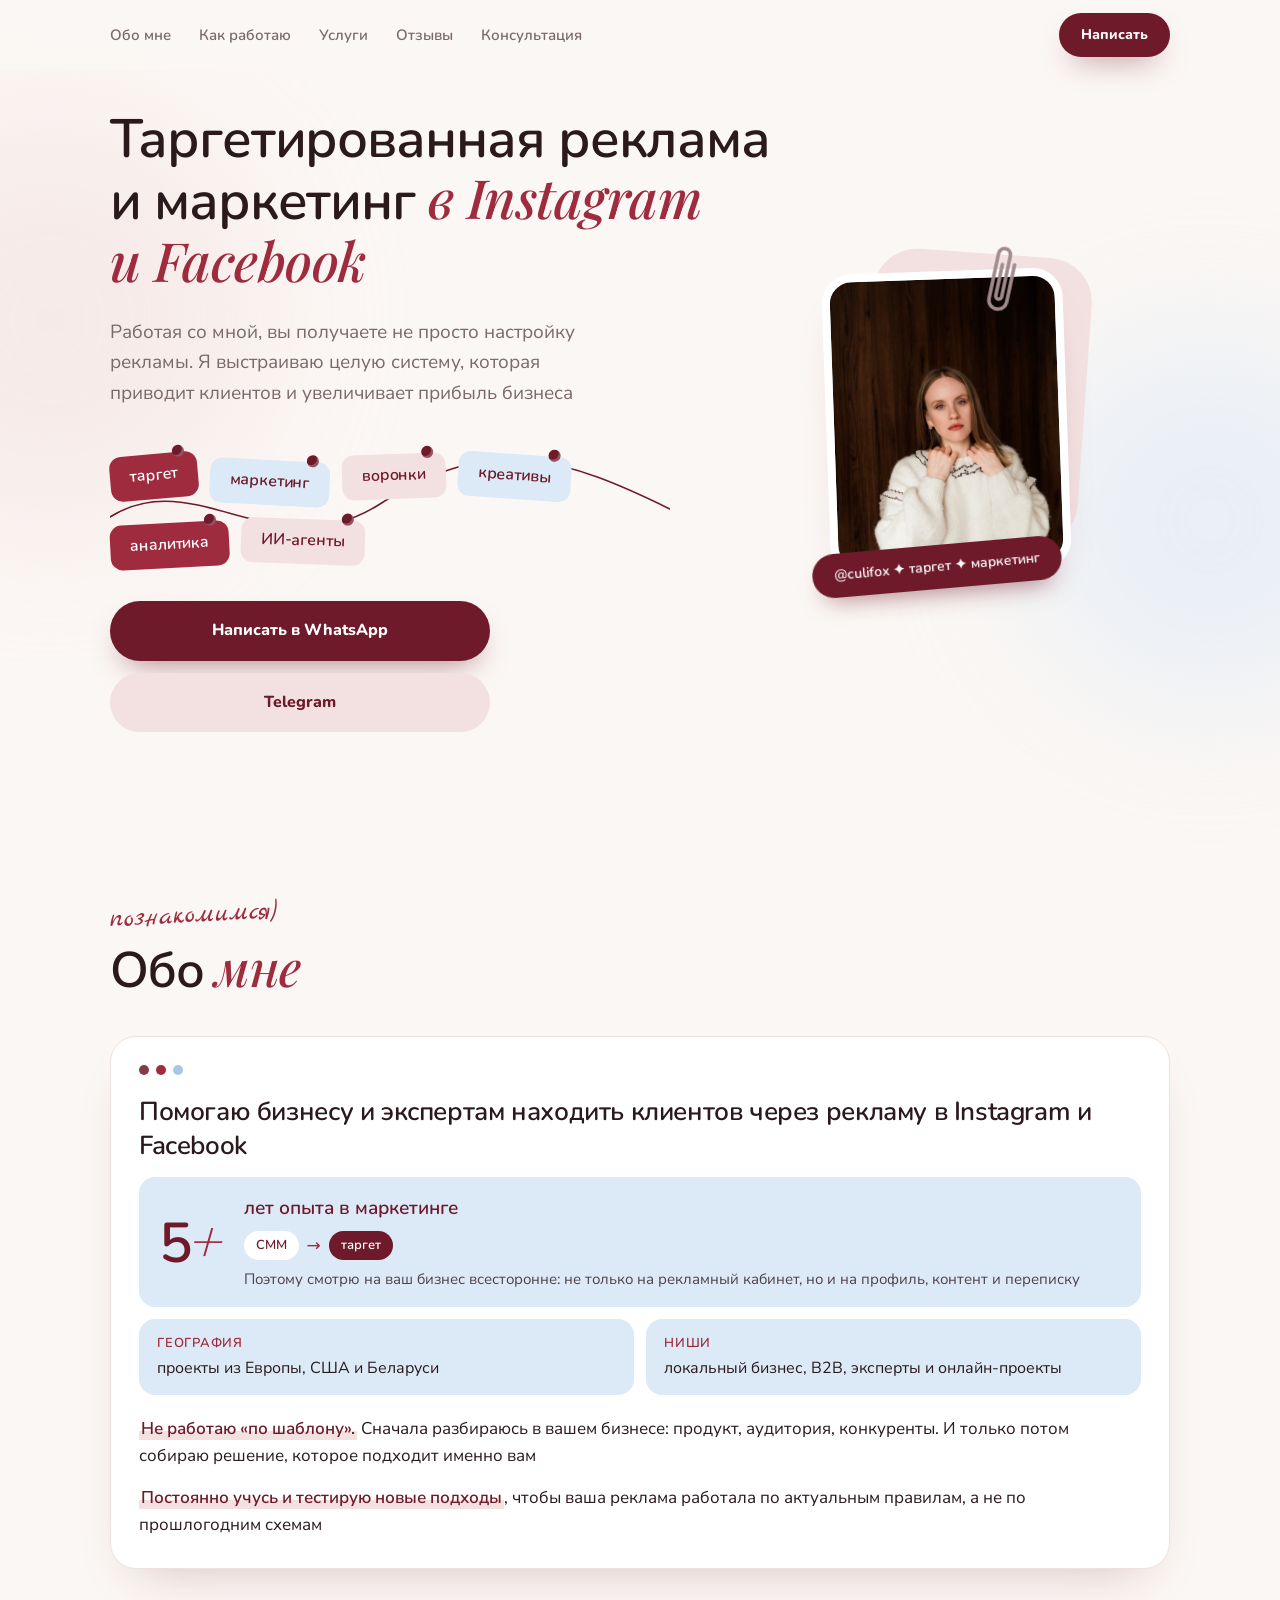
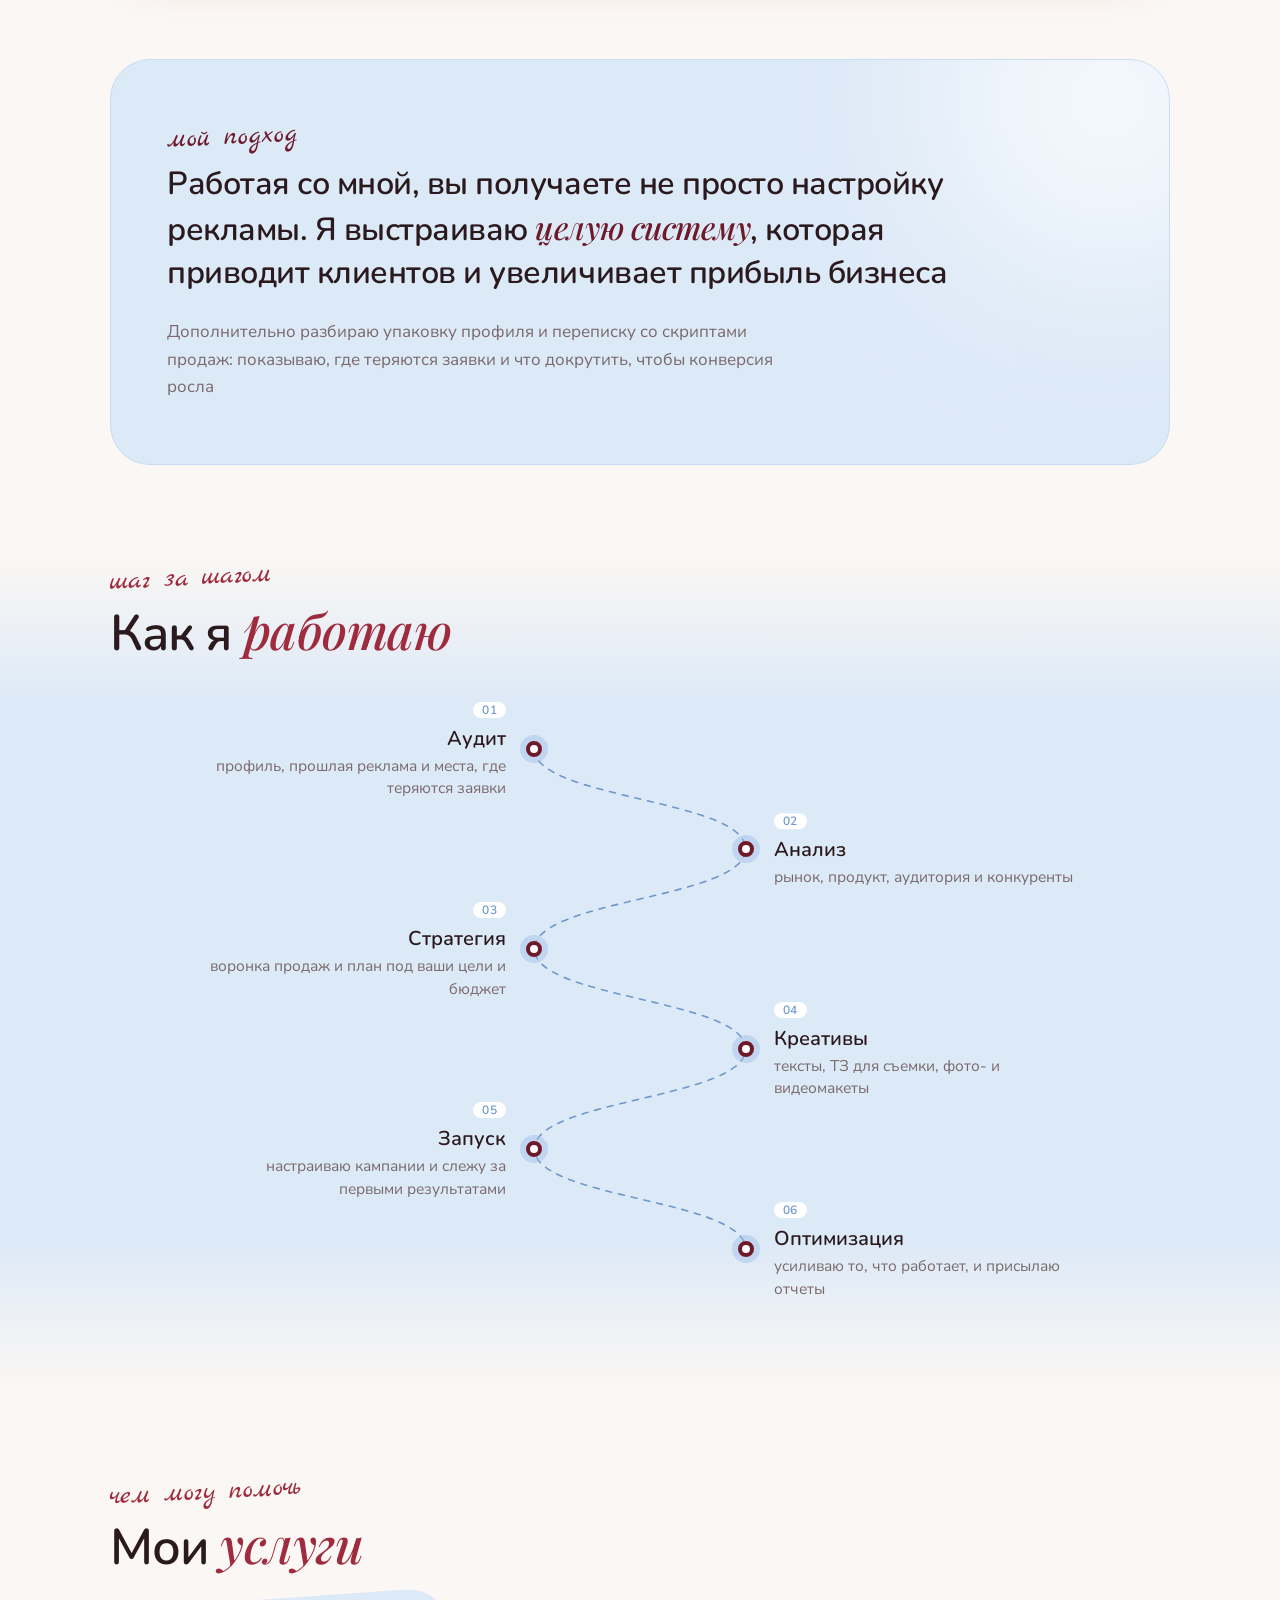
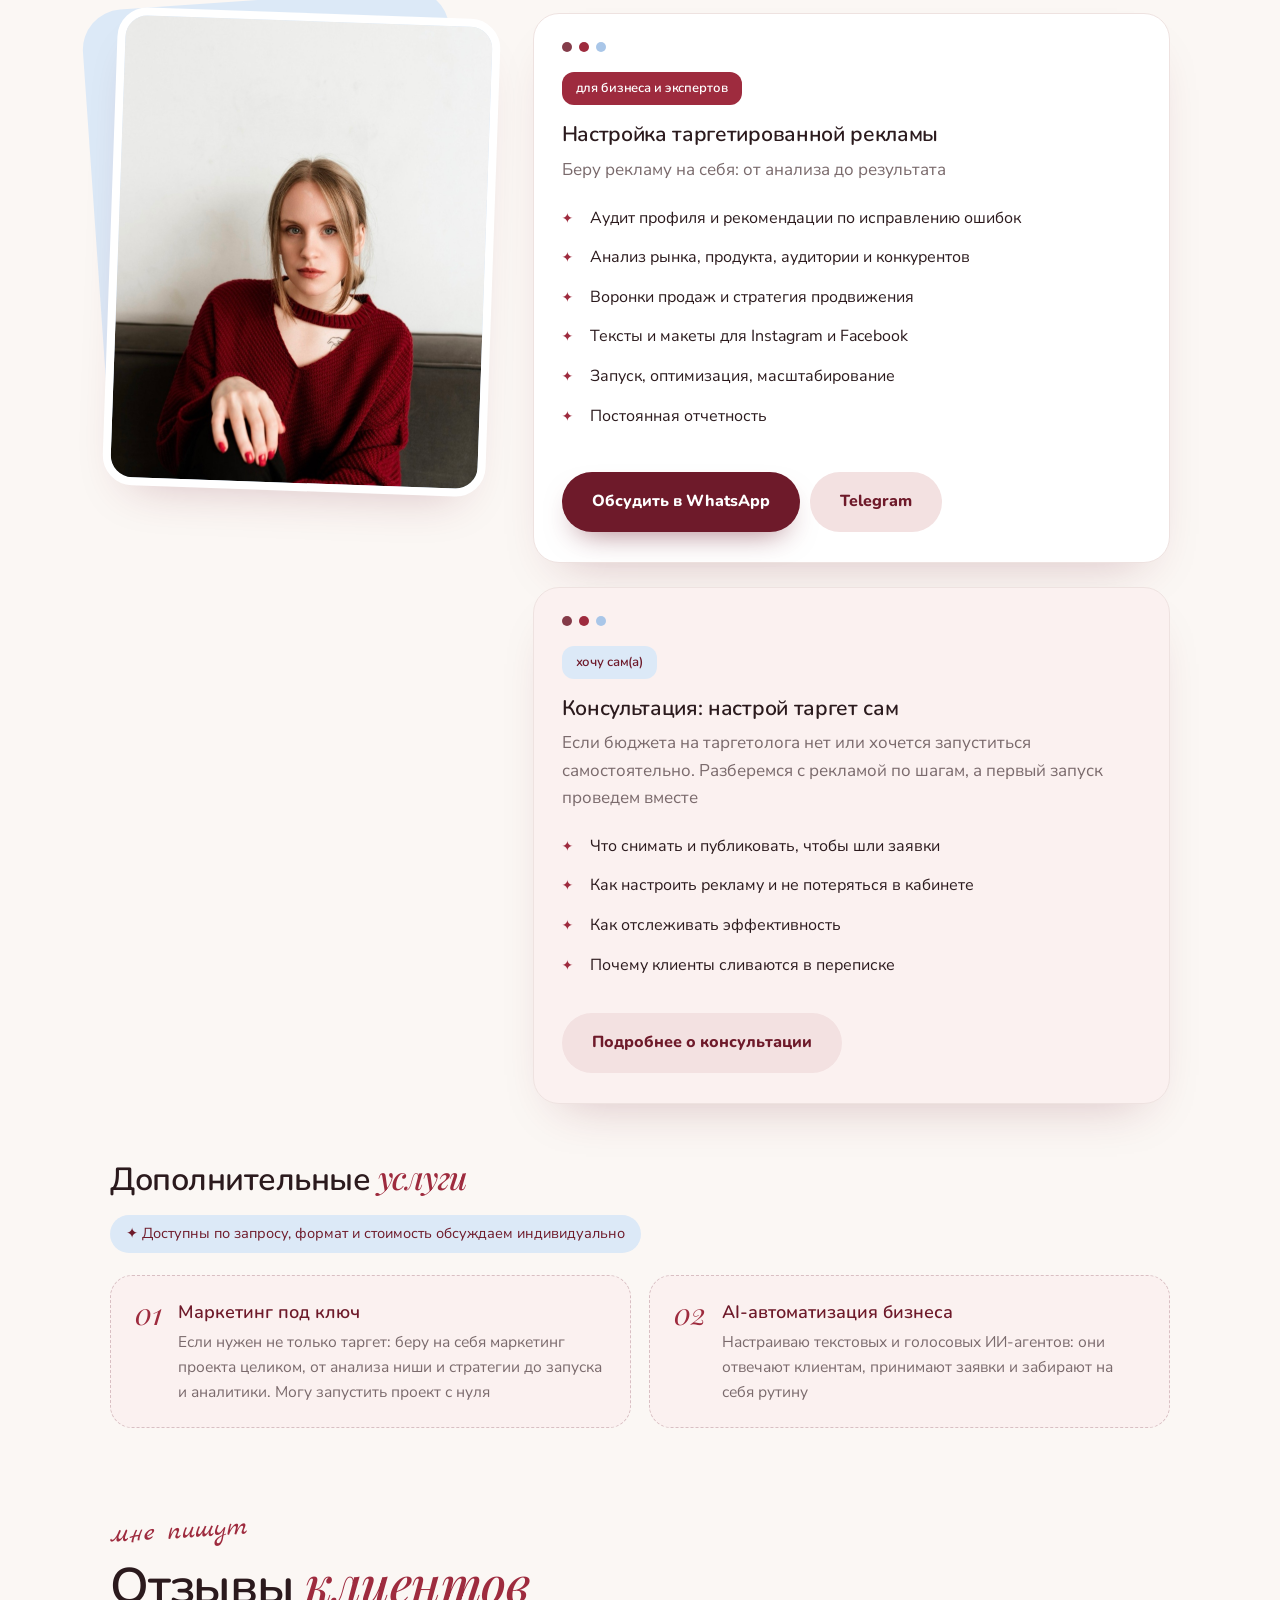
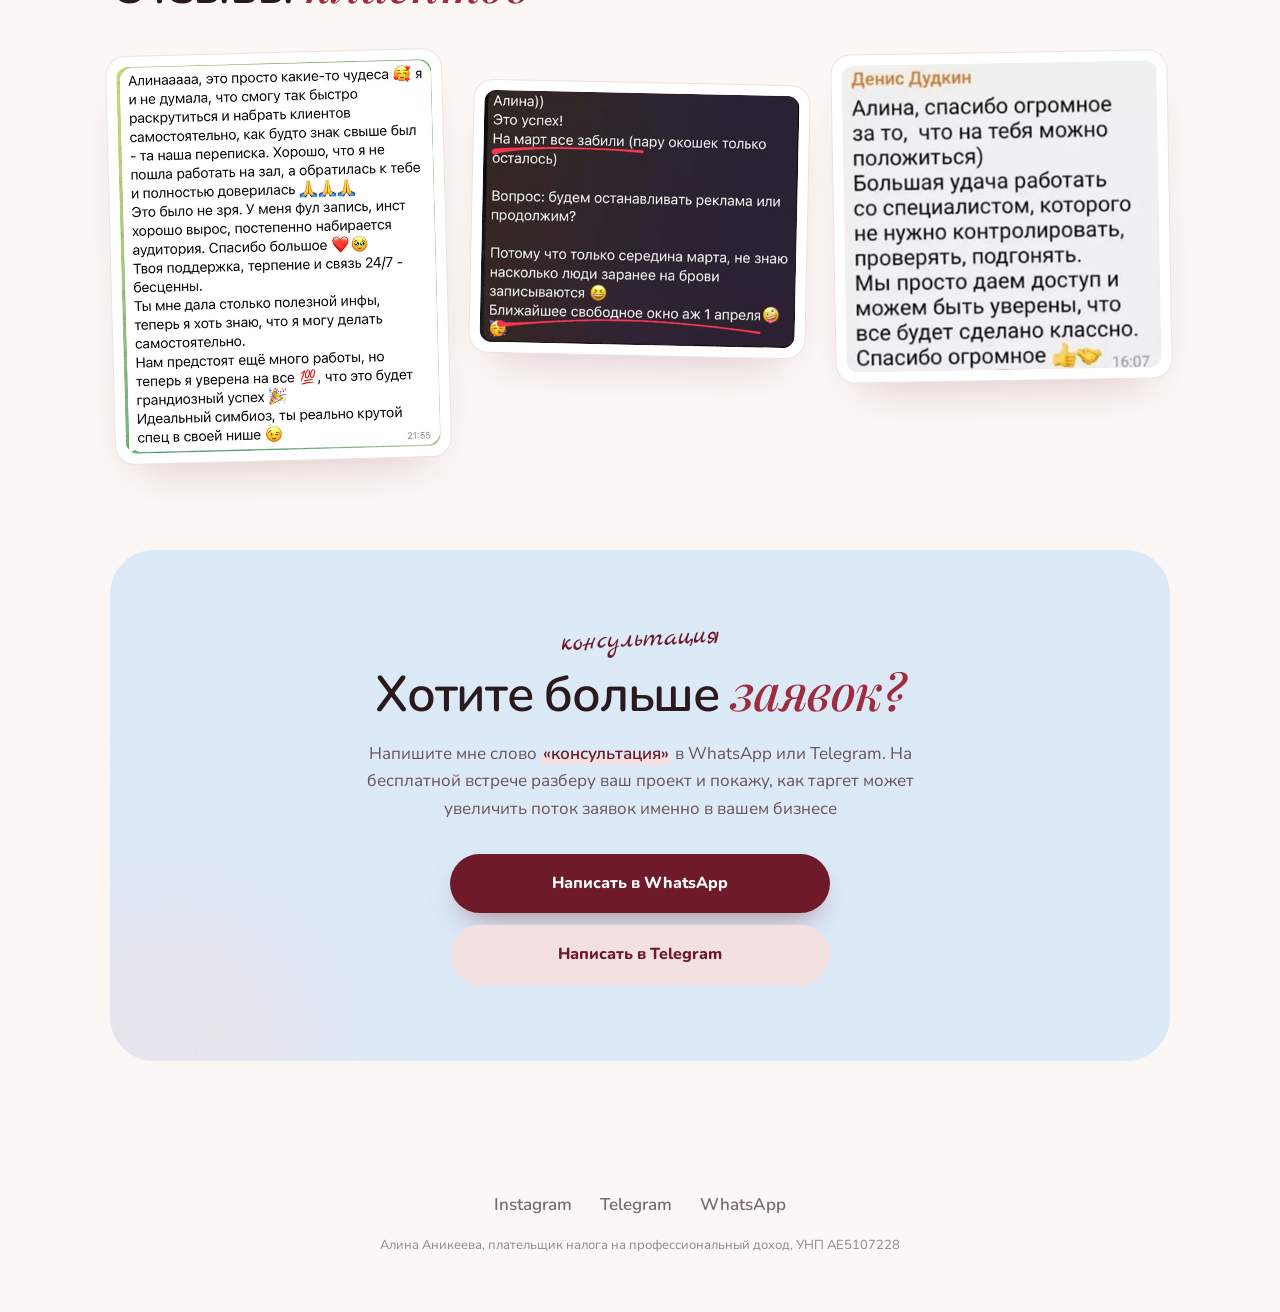
==== commit 9ba5b346: "Add files via upload" ====
--- a/для-публикации/index.html
+++ b/для-публикации/index.html
@@ -47,7 +47,7 @@
       </div>
       <div class="btns stack">
         <a class="btn btn-main" href="https://wa.me/375256062758?text=%D0%97%D0%B4%D1%80%D0%B0%D0%B2%D1%81%D1%82%D0%B2%D1%83%D0%B9%D1%82%D0%B5!" target="_blank" rel="noopener">Написать в WhatsApp</a>
-        <a class="btn btn-soft" href="https://t.me/alina_culifox" target="_blank" rel="noopener">Telegram</a>
+        <a class="btn btn-soft" href="https://t.me/alina_culifox?text=%D0%97%D0%B4%D1%80%D0%B0%D0%B2%D1%81%D1%82%D0%B2%D1%83%D0%B9%D1%82%D0%B5!" target="_blank" rel="noopener">Telegram</a>
       </div>
     </div>
     <div class="photo-box">
@@ -136,7 +136,7 @@
             <li>Запуск, оптимизация, масштабирование</li>
             <li>Постоянная отчетность</li>
           </ul>
-          <div class="card-btns"><a class="btn btn-main" href="https://wa.me/375256062758?text=%D0%97%D0%B4%D1%80%D0%B0%D0%B2%D1%81%D1%82%D0%B2%D1%83%D0%B9%D1%82%D0%B5%21%20%D0%A5%D0%BE%D1%87%D1%83%20%D0%BE%D0%B1%D1%81%D1%83%D0%B4%D0%B8%D1%82%D1%8C%20%D0%BF%D1%80%D0%BE%D0%B5%D0%BA%D1%82" target="_blank" rel="noopener">Обсудить в WhatsApp</a><a class="btn btn-soft" href="https://t.me/alina_culifox" target="_blank" rel="noopener">Telegram</a></div>
+          <div class="card-btns"><a class="btn btn-main" href="https://wa.me/375256062758?text=%D0%97%D0%B4%D1%80%D0%B0%D0%B2%D1%81%D1%82%D0%B2%D1%83%D0%B9%D1%82%D0%B5%21%20%D0%A5%D0%BE%D1%87%D1%83%20%D0%BE%D0%B1%D1%81%D1%83%D0%B4%D0%B8%D1%82%D1%8C%20%D0%BF%D1%80%D0%BE%D0%B5%D0%BA%D1%82" target="_blank" rel="noopener">Обсудить в WhatsApp</a><a class="btn btn-soft" href="https://t.me/alina_culifox?text=%D0%97%D0%B4%D1%80%D0%B0%D0%B2%D1%81%D1%82%D0%B2%D1%83%D0%B9%D1%82%D0%B5%21%20%D0%A5%D0%BE%D1%87%D1%83%20%D0%BE%D0%B1%D1%81%D1%83%D0%B4%D0%B8%D1%82%D1%8C%20%D0%BF%D1%80%D0%BE%D0%B5%D0%BA%D1%82" target="_blank" rel="noopener">Telegram</a></div>
         </div>
         <div class="win pk card reveal">
           <div class="dots"><i></i><i></i><i></i></div>
@@ -185,7 +185,7 @@
       <p>Напишите мне слово <b class="hl">«консультация»</b> в WhatsApp или Telegram. На бесплатной встрече разберу ваш проект и покажу, как таргет может увеличить поток заявок именно в вашем бизнесе</p>
       <div class="btns stack center">
         <a class="btn btn-main" href="https://wa.me/375256062758?text=%D0%9A%D0%BE%D0%BD%D1%81%D1%83%D0%BB%D1%8C%D1%82%D0%B0%D1%86%D0%B8%D1%8F" target="_blank" rel="noopener">Написать в WhatsApp</a>
-        <a class="btn btn-soft" href="https://t.me/alina_culifox" target="_blank" rel="noopener">Написать в Telegram</a>
+        <a class="btn btn-soft" href="https://t.me/alina_culifox?text=%D0%9A%D0%BE%D0%BD%D1%81%D1%83%D0%BB%D1%8C%D1%82%D0%B0%D1%86%D0%B8%D1%8F" target="_blank" rel="noopener">Написать в Telegram</a>
       </div>
     </div>
   </div>
@@ -197,6 +197,7 @@
   <a href="https://www.instagram.com/culifox/" target="_blank" rel="noopener">Instagram</a>
   <a href="https://t.me/alina_culifox" target="_blank" rel="noopener">Telegram</a>
   <a href="https://wa.me/375256062758" target="_blank" rel="noopener">WhatsApp</a>
+  <p class="legal">Алина Аникеева, плательщик налога на профессиональный доход, УНП АЕ5107228</p>
 </footer>
 
 <script>
--- a/для-публикации/style.css
+++ b/для-публикации/style.css
@@ -365,3 +365,5 @@
 /* 19.11 вечер: «Обо мне» на всю ширину, как «Мой подход» */
 .about-box{max-width:none}
 .rv img{height:auto}
+/* 19.11: реквизиты в подвале */
+footer .legal{margin:18px auto 0;max-width:560px;padding:0 20px;font-size:13px;line-height:1.5;color:var(--muted);opacity:.8}
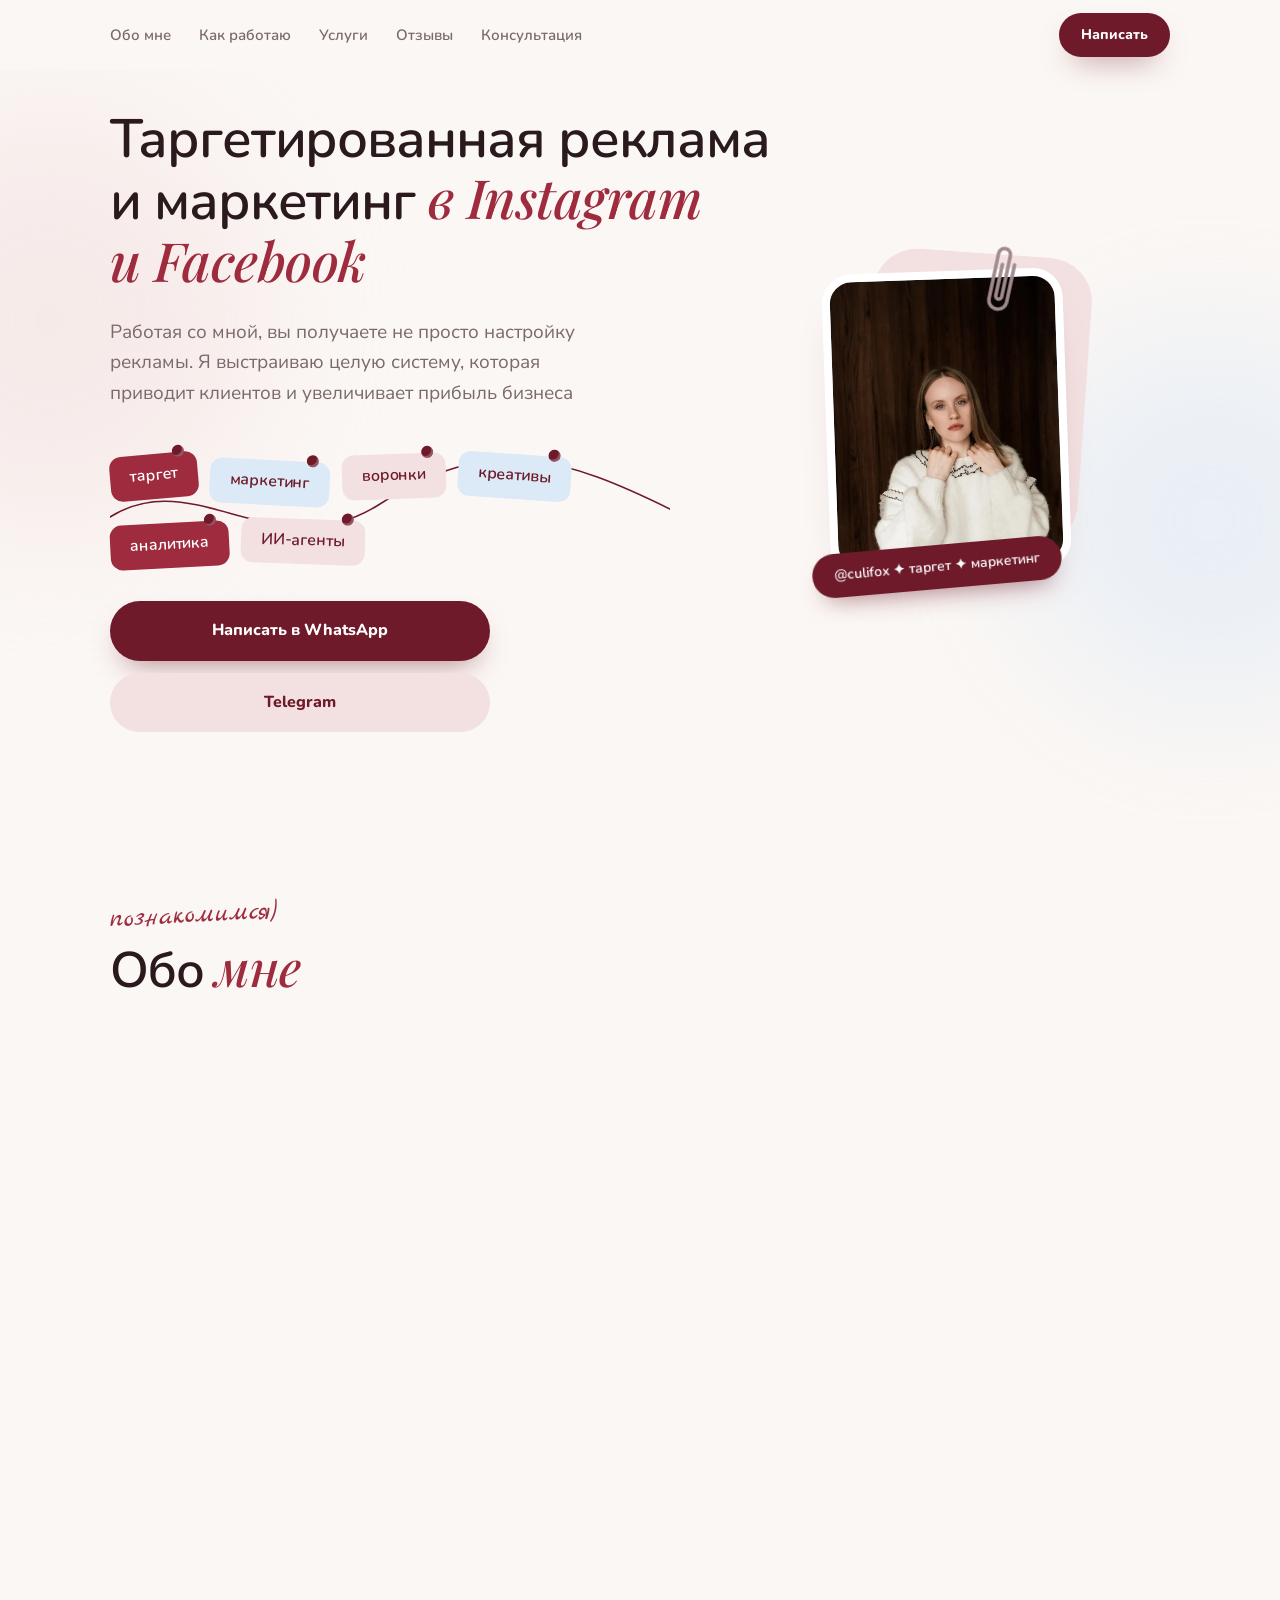
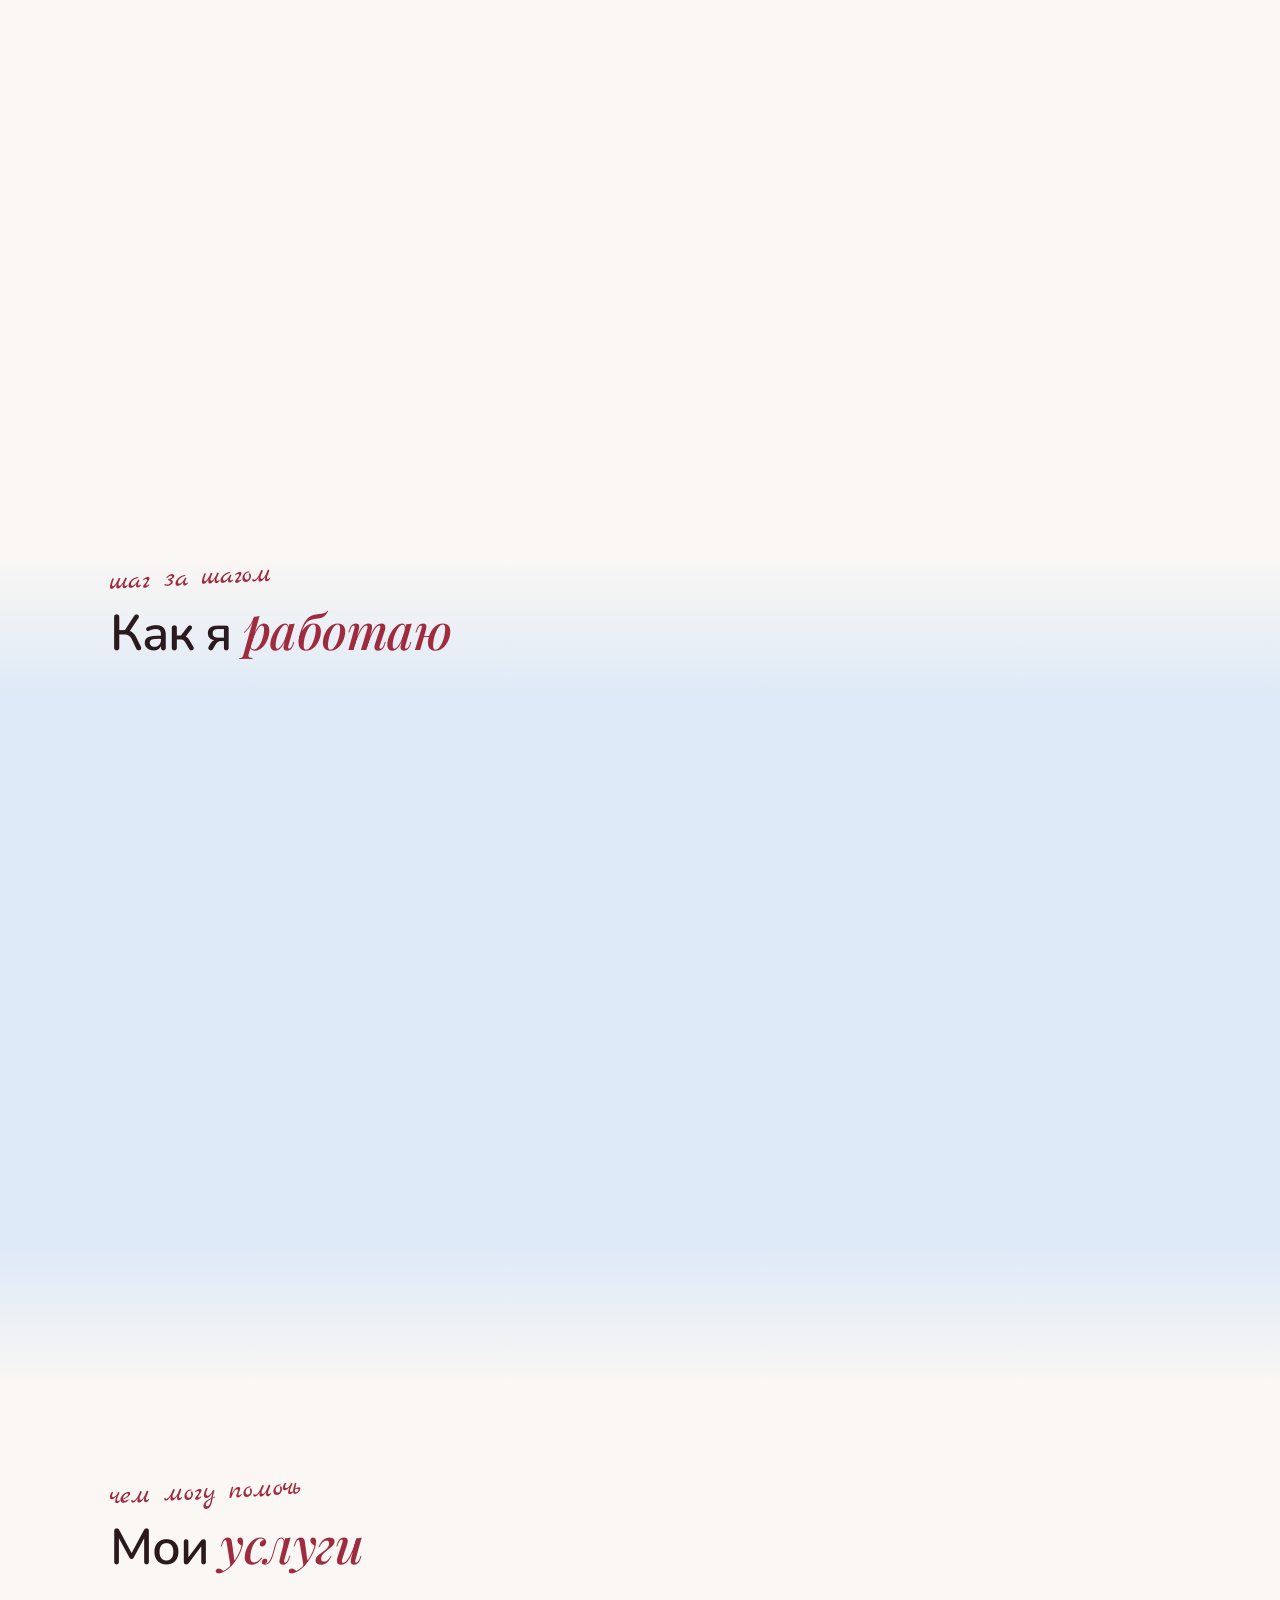
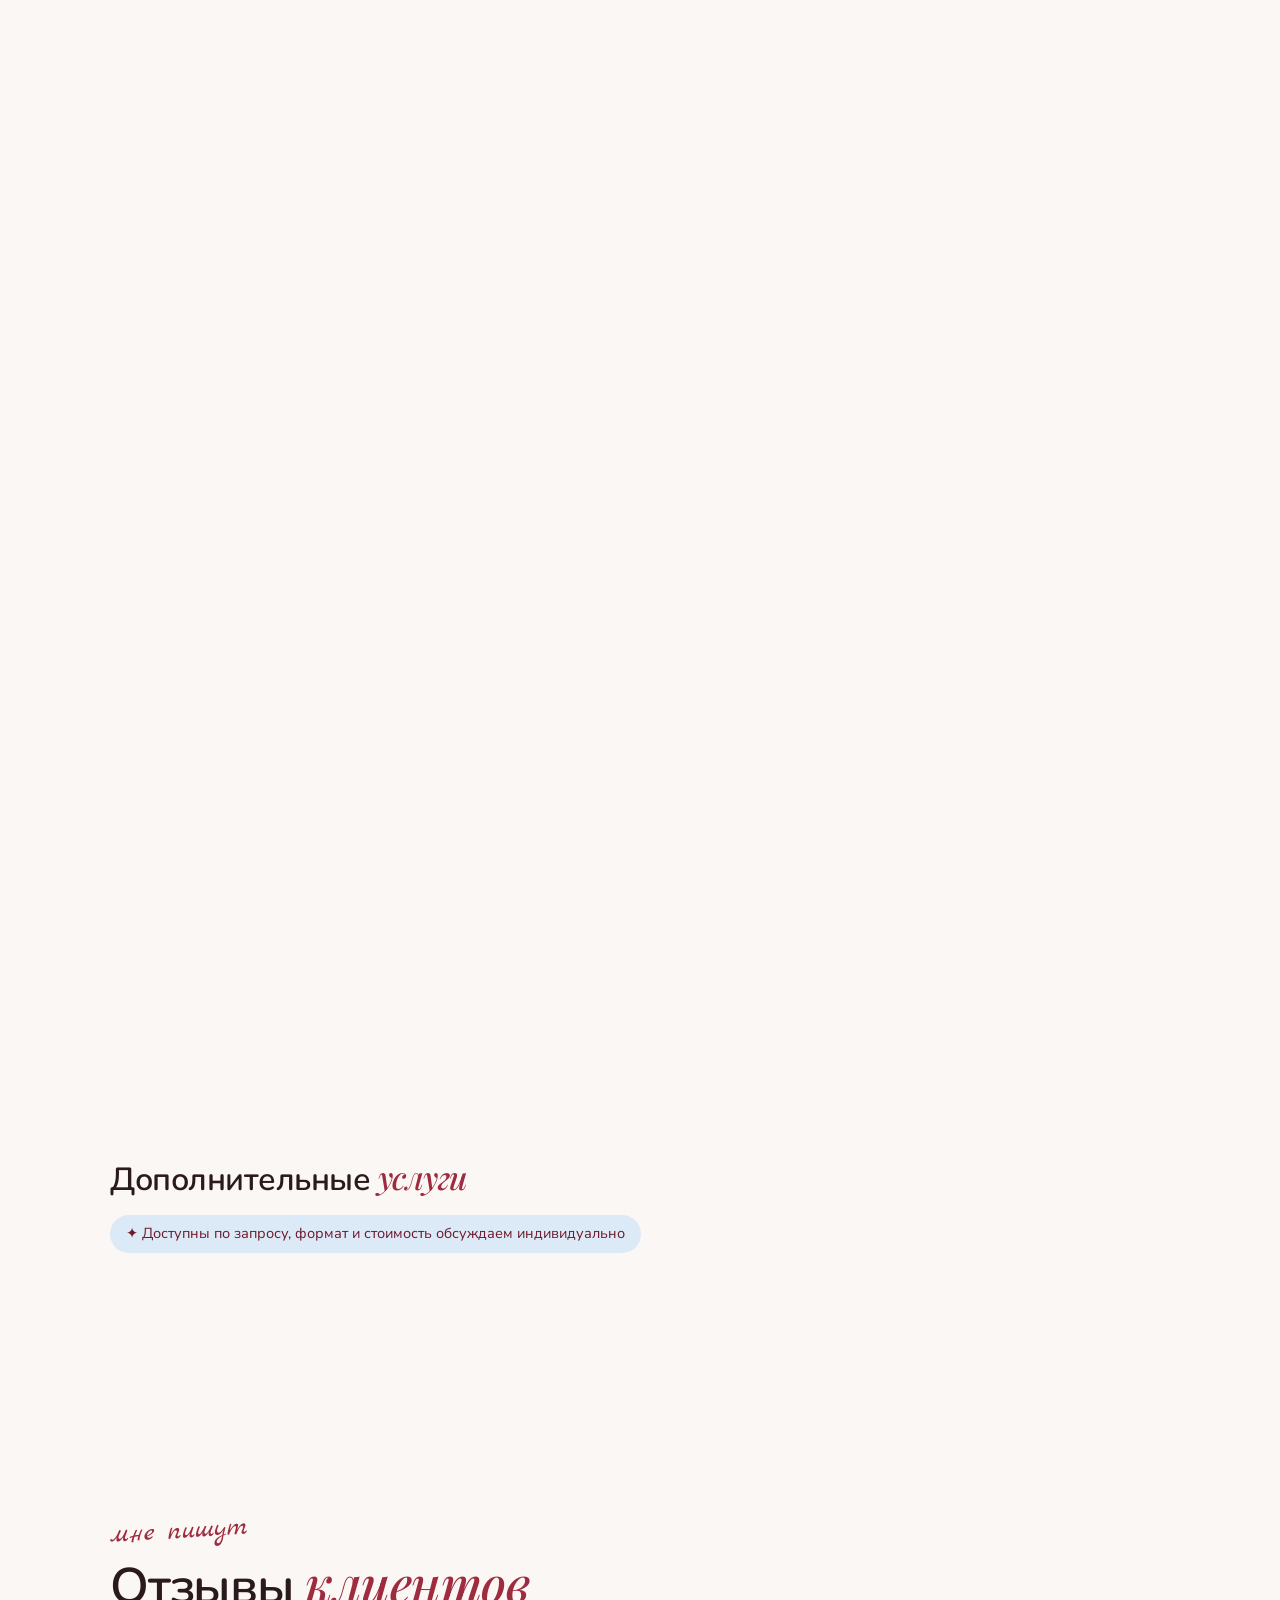
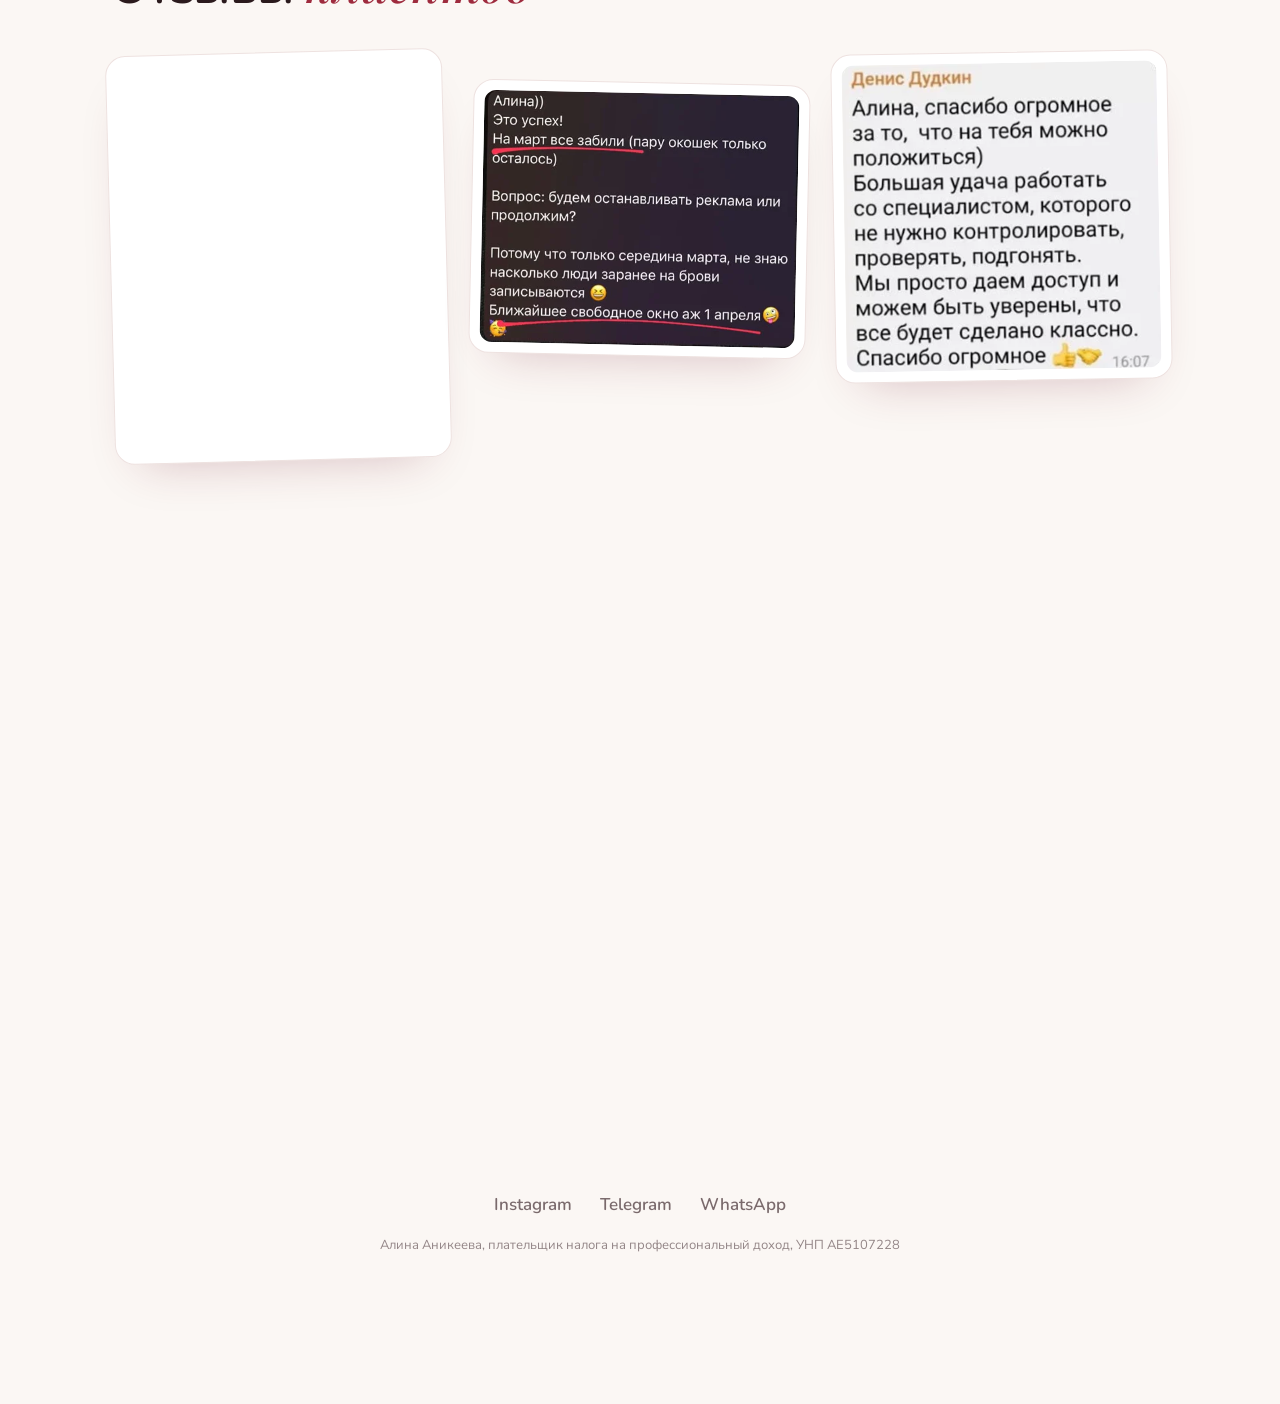
==== commit aaf2cae2: "Add files via upload" ====
--- a/для-публикации/index.html
+++ b/для-публикации/index.html
@@ -1,219 +1,7 @@
 <!doctype html>
-<html lang="ru">
-<head>
-<meta charset="utf-8">
-<meta name="viewport" content="width=device-width, initial-scale=1">
-<meta name="robots" content="noindex">
-<title>Алина — таргетированная реклама и маркетинг</title>
-<meta name="description" content="Таргетированная реклама и маркетинг в Instagram и Facebook: не просто настройка, а система, которая приводит клиентов. Бесплатная консультация.">
-<link rel="preconnect" href="https://fonts.googleapis.com">
-<link rel="preconnect" href="https://fonts.gstatic.com" crossorigin>
-<link href="https://fonts.googleapis.com/css2?family=Nunito:wght@500;600;700;800&family=Nunito+Sans:wght@400;600;700&family=Playfair+Display:ital,wght@1,500&family=Marck+Script&display=swap" rel="stylesheet">
-<link rel="stylesheet" href="style.css">
-<script>if(!/shot/.test(location.search))document.documentElement.classList.add('js')</script>
-</head>
-<body>
-
-<header>
-  <div class="wrap">
-    <nav>
-      <a class="hide-m" href="#about">Обо мне</a>
-      <a class="hide-m" href="#steps">Как работаю</a>
-      <a href="#services">Услуги</a>
-      <a class="hide-m" href="#reviews">Отзывы</a>
-      <a href="konsultaciya.html">Консультация</a>
-    </nav>
-    <a class="btn btn-main head-btn" href="#contact">Написать</a>
-  </div>
-</header>
-
-<main>
-
-<section class="hero">
-  <span class="blob" style="width:420px;height:420px;background:#F3E1E1;left:-160px;top:40px"></span>
-  <span class="blob" style="width:380px;height:380px;background:#DCE9F7;right:-120px;top:260px"></span>
-  <div class="wrap">
-    <div>
-      <h1><span class="h1-top">Таргетированная реклама <br class="h1-br">и&nbsp;маркетинг</span> <em>в&nbsp;Instagram и&nbsp;Facebook</em></h1>
-      <p class="lead">Работая со мной, вы получаете не просто настройку рекламы. Я выстраиваю целую систему, которая приводит клиентов и увеличивает прибыль бизнеса</p>
-      <div class="tags">
-        <svg class="wave" viewBox="0 0 560 110" preserveAspectRatio="none" fill="none"><path d="M-10 70 C 80 0, 160 120, 270 50 S 450 0, 570 60" stroke="#6E1A2A" stroke-width="1.5"/></svg>
-        <span class="pill hot">таргет<i class="pin"></i></span>
-        <span class="pill blue">маркетинг<i class="pin"></i></span>
-        <span class="pill">воронки<i class="pin"></i></span>
-        <span class="pill blue">креативы<i class="pin"></i></span>
-        <span class="pill hot">аналитика<i class="pin"></i></span>
-        <span class="pill">ИИ-агенты<i class="pin"></i></span>
-      </div>
-      <div class="btns stack">
-        <a class="btn btn-main" href="https://wa.me/375256062758?text=%D0%97%D0%B4%D1%80%D0%B0%D0%B2%D1%81%D1%82%D0%B2%D1%83%D0%B9%D1%82%D0%B5!" target="_blank" rel="noopener">Написать в WhatsApp</a>
-        <a class="btn btn-soft" href="https://t.me/alina_culifox?text=%D0%97%D0%B4%D1%80%D0%B0%D0%B2%D1%81%D1%82%D0%B2%D1%83%D0%B9%D1%82%D0%B5!" target="_blank" rel="noopener">Telegram</a>
-      </div>
-    </div>
-    <div class="photo-box">
-      <span class="shape"></span>
-      <svg class="clip" viewBox="0 0 34 80" fill="none"><path d="M24 22 V60 a9 9 0 0 1 -18 0 V14 a6 6 0 0 1 12 0 V56 a3 3 0 0 1 -6 0 V24" stroke="#A08A8D" stroke-width="3.5" stroke-linecap="round"/></svg>
-      <div class="photo">
-        <img src="foto-3.jpg" alt="Алина" style="object-position:50% 80%">
-      </div>
-      <span class="ribbon">@culifox ✦ таргет ✦ маркетинг</span>
-    </div>
-  </div>
-</section>
-
-<section class="about" id="about">
-  <div class="wrap">
-    <span class="hand">познакомимся)</span>
-    <h2>Обо <em>мне</em></h2>
-    <div class="about-box win reveal">
-      <div class="dots"><i></i><i></i><i></i></div>
-      <p class="about-lead">Помогаю бизнесу и экспертам находить клиентов через рекламу в Instagram и Facebook</p>
-      <div class="about-exp">
-        <div class="exp-num">5<em>+</em></div>
-        <div class="exp-text">
-          <b>лет опыта в маркетинге</b>
-          <div class="path"><span>СММ</span><i>→</i><span class="on">таргет</span></div>
-          <p>Поэтому смотрю на ваш бизнес всесторонне: не только на рекламный кабинет, но и на профиль, контент и переписку</p>
-        </div>
-      </div>
-      <div class="about-facts">
-        <div><b>География</b><span>проекты из Европы, США и Беларуси</span></div>
-        <div><b>Ниши</b><span>локальный бизнес, B2B, эксперты и онлайн-проекты</span></div>
-      </div>
-      <p><strong class="hl">Не работаю «по шаблону».</strong> Сначала разбираюсь в вашем бизнесе: продукт, аудитория, конкуренты. И только потом собираю решение, которое подходит именно вам</p>
-      <p><strong class="hl">Постоянно учусь и тестирую новые подходы</strong>, чтобы ваша реклама работала по актуальным правилам, а не по прошлогодним схемам</p>
-    </div>
-  </div>
-</section>
-
-<section class="approach" style="padding-top:0">
-  <div class="wrap">
-    <div class="box reveal">
-      <span class="hand">мой подход</span>
-      <p class="big">Работая со мной, вы получаете не просто настройку рекламы. Я выстраиваю <em>целую систему</em>, которая приводит клиентов и увеличивает прибыль бизнеса</p>
-      <p class="sub">Дополнительно разбираю упаковку профиля и переписку со скриптами продаж: показываю, где теряются заявки и что докрутить, чтобы конверсия росла</p>
-    </div>
-  </div>
-</section>
-
-<section id="steps" style="padding-top:10px">
-  <div class="wrap">
-    <span class="hand">шаг за шагом</span>
-    <h2>Как я <em>работаю</em></h2>
-    <div class="way reveal">
-      <svg class="way-line d" viewBox="0 0 100 600" preserveAspectRatio="none" fill="none"><path d="M38 50 C38 100,62 100,62 150 C62 200,38 200,38 250 C38 300,62 300,62 350 C62 400,38 400,38 450 C38 500,62 500,62 550" stroke="#6E1A2A" stroke-width="1.6" stroke-dasharray="6 7" stroke-linecap="round" vector-effect="non-scaling-stroke"/></svg>
-      <svg class="way-line m" viewBox="0 0 100 600" preserveAspectRatio="none" fill="none"><path d="M9 50 C9 100,21 100,21 150 C21 200,9 200,9 250 C9 300,21 300,21 350 C21 400,9 400,9 450 C9 500,21 500,21 550" stroke="#6E1A2A" stroke-width="1.6" stroke-dasharray="6 7" stroke-linecap="round" vector-effect="non-scaling-stroke"/></svg>
-      <div class="ws l" style="top:8.333%"><i></i><div class="wt"><span class="wn">01</span><b>Аудит</b>профиль, прошлая реклама и места, где теряются заявки</div></div>
-      <div class="ws r" style="top:25.000%"><i></i><div class="wt"><span class="wn">02</span><b>Анализ</b>рынок, продукт, аудитория и конкуренты</div></div>
-      <div class="ws l" style="top:41.667%"><i></i><div class="wt"><span class="wn">03</span><b>Стратегия</b>воронка продаж и план под ваши цели и бюджет</div></div>
-      <div class="ws r" style="top:58.333%"><i></i><div class="wt"><span class="wn">04</span><b>Креативы</b>тексты, ТЗ для съемки, фото- и видеомакеты</div></div>
-      <div class="ws l" style="top:75.000%"><i></i><div class="wt"><span class="wn">05</span><b>Запуск</b>настраиваю кампании и слежу за первыми результатами</div></div>
-      <div class="ws r" style="top:91.667%"><i></i><div class="wt"><span class="wn">06</span><b>Оптимизация</b>усиливаю то, что работает, и присылаю отчеты</div></div>
-    </div>
-  </div>
-</section>
-
-<section id="services">
-  <div class="wrap">
-    <span class="hand">чем могу помочь</span>
-    <h2>Мои <em>услуги</em></h2>
-    <div class="svc">
-      <div class="svc-photo reveal">
-        <span class="shape"></span>
-        <div class="photo"><img src="foto-4.jpg" alt="Алина" loading="lazy" style="object-position:50% 75%"></div>
-      </div>
-      <div class="svc-cards">
-        <div class="win card reveal">
-          <div class="dots"><i></i><i></i><i></i></div>
-          <span class="pill hot">для бизнеса и экспертов</span>
-          <h3>Настройка таргетированной рекламы</h3>
-          <p class="d">Беру рекламу на себя: от анализа до результата</p>
-          <ul>
-            <li>Аудит профиля и рекомендации по исправлению ошибок</li>
-            <li>Анализ рынка, продукта, аудитории и конкурентов</li>
-            <li>Воронки продаж и стратегия продвижения</li>
-            <li>Тексты и макеты для Instagram и Facebook</li>
-            <li>Запуск, оптимизация, масштабирование</li>
-            <li>Постоянная отчетность</li>
-          </ul>
-          <div class="card-btns"><a class="btn btn-main" href="https://wa.me/375256062758?text=%D0%97%D0%B4%D1%80%D0%B0%D0%B2%D1%81%D1%82%D0%B2%D1%83%D0%B9%D1%82%D0%B5%21%20%D0%A5%D0%BE%D1%87%D1%83%20%D0%BE%D0%B1%D1%81%D1%83%D0%B4%D0%B8%D1%82%D1%8C%20%D0%BF%D1%80%D0%BE%D0%B5%D0%BA%D1%82" target="_blank" rel="noopener">Обсудить в WhatsApp</a><a class="btn btn-soft" href="https://t.me/alina_culifox?text=%D0%97%D0%B4%D1%80%D0%B0%D0%B2%D1%81%D1%82%D0%B2%D1%83%D0%B9%D1%82%D0%B5%21%20%D0%A5%D0%BE%D1%87%D1%83%20%D0%BE%D0%B1%D1%81%D1%83%D0%B4%D0%B8%D1%82%D1%8C%20%D0%BF%D1%80%D0%BE%D0%B5%D0%BA%D1%82" target="_blank" rel="noopener">Telegram</a></div>
-        </div>
-        <div class="win pk card reveal">
-          <div class="dots"><i></i><i></i><i></i></div>
-          <span class="pill blue">хочу сам(а)</span>
-          <h3>Консультация: настрой таргет сам</h3>
-          <p class="d">Если бюджета на таргетолога нет или хочется запуститься самостоятельно. Разберемся с рекламой по шагам, а первый запуск проведем вместе</p>
-          <ul>
-            <li>Что снимать и публиковать, чтобы шли заявки</li>
-            <li>Как настроить рекламу и не потеряться в кабинете</li>
-            <li>Как отслеживать эффективность</li>
-            <li>Почему клиенты сливаются в переписке</li>
-          </ul>
-          <a class="btn btn-soft" href="konsultaciya.html">Подробнее о консультации</a>
-        </div>
-      </div>
-    </div>
-
-    <div class="extra">
-      <h3 class="extra-title">Дополнительные <em>услуги</em></h3>
-      <p class="extra-note">✦ Доступны по запросу, формат и стоимость обсуждаем индивидуально</p>
-      <div class="extra-grid">
-        <div class="extra-item reveal"><span class="ex-n">01</span><div><b>Маркетинг под ключ</b>Если нужен не только таргет: беру на себя маркетинг проекта целиком, от анализа ниши и стратегии до запуска и аналитики. Могу запустить проект с нуля</div></div>
-        <div class="extra-item reveal"><span class="ex-n">02</span><div><b>AI-автоматизация бизнеса</b>Настраиваю текстовых и голосовых ИИ-агентов: они отвечают клиентам, принимают заявки и забирают на себя рутину</div></div>
-      </div>
-    </div>
-  </div>
-</section>
-
-<section id="reviews" style="padding-top:0">
-  <div class="wrap">
-    <span class="hand">мне пишут</span>
-    <h2>Отзывы <em>клиентов</em></h2>
-    <div class="reviews">
-      <figure class="rv"><img src="otzyvy/otzyv-3.jpg" alt="Отзыв клиентки" width="558" height="684" decoding="async"></figure>
-      <figure class="rv"><img src="otzyvy/otzyv-2.jpg" alt="Отзыв клиентки" width="479" height="383" decoding="async"></figure>
-      <figure class="rv"><img src="otzyvy/otzyv-1.jpg" alt="Отзыв клиента" width="359" height="350" decoding="async"></figure>
-    </div>
-  </div>
-</section>
-
-<section class="final" id="contact" style="padding-top:0">
-  <div class="wrap">
-    <div class="inner reveal">
-      <span class="hand" style="color:var(--navy)">консультация</span>
-      <h2>Хотите больше <em>заявок?</em></h2>
-      <p>Напишите мне слово <b class="hl">«консультация»</b> в WhatsApp или Telegram. На бесплатной встрече разберу ваш проект и покажу, как таргет может увеличить поток заявок именно в вашем бизнесе</p>
-      <div class="btns stack center">
-        <a class="btn btn-main" href="https://wa.me/375256062758?text=%D0%9A%D0%BE%D0%BD%D1%81%D1%83%D0%BB%D1%8C%D1%82%D0%B0%D1%86%D0%B8%D1%8F" target="_blank" rel="noopener">Написать в WhatsApp</a>
-        <a class="btn btn-soft" href="https://t.me/alina_culifox?text=%D0%9A%D0%BE%D0%BD%D1%81%D1%83%D0%BB%D1%8C%D1%82%D0%B0%D1%86%D0%B8%D1%8F" target="_blank" rel="noopener">Написать в Telegram</a>
-      </div>
-    </div>
-  </div>
-</section>
-
-</main>
-
-<footer>
-  <a href="https://www.instagram.com/culifox/" target="_blank" rel="noopener">Instagram</a>
-  <a href="https://t.me/alina_culifox" target="_blank" rel="noopener">Telegram</a>
-  <a href="https://wa.me/375256062758" target="_blank" rel="noopener">WhatsApp</a>
-  <p class="legal">Алина Аникеева, плательщик налога на профессиональный доход, УНП АЕ5107228</p>
-</footer>
-
-<script>
-(function(){
-  var els=document.querySelectorAll('.reveal');
-  if(!('IntersectionObserver' in window)){els.forEach(function(e){e.classList.add('in')});return}
-  var io=new IntersectionObserver(function(entries){
-    entries.forEach(function(en){
-      if(!en.isIntersecting)return;
-      var el=en.target, sib=Array.prototype.indexOf.call(el.parentNode.children,el);
-      el.style.transitionDelay=Math.min(sib,5)*60+'ms';
-      el.classList.add('in'); io.unobserve(el);
-    });
-  },{rootMargin:'0px 0px -60px 0px'});
-  els.forEach(function(e){io.observe(e)});
-})();
-</script>
-</body>
-</html>
+<html lang="ru"><head><meta charset="utf-8">
+<meta name="robots" content="noindex, nofollow">
+<meta http-equiv="refresh" content="0; url=/">
+<link rel="canonical" href="https://culifox.site/">
+<title>Сайт переехал</title></head>
+<body><p>Сайт переехал: <a href="/">culifox.site</a></p></body></html>
